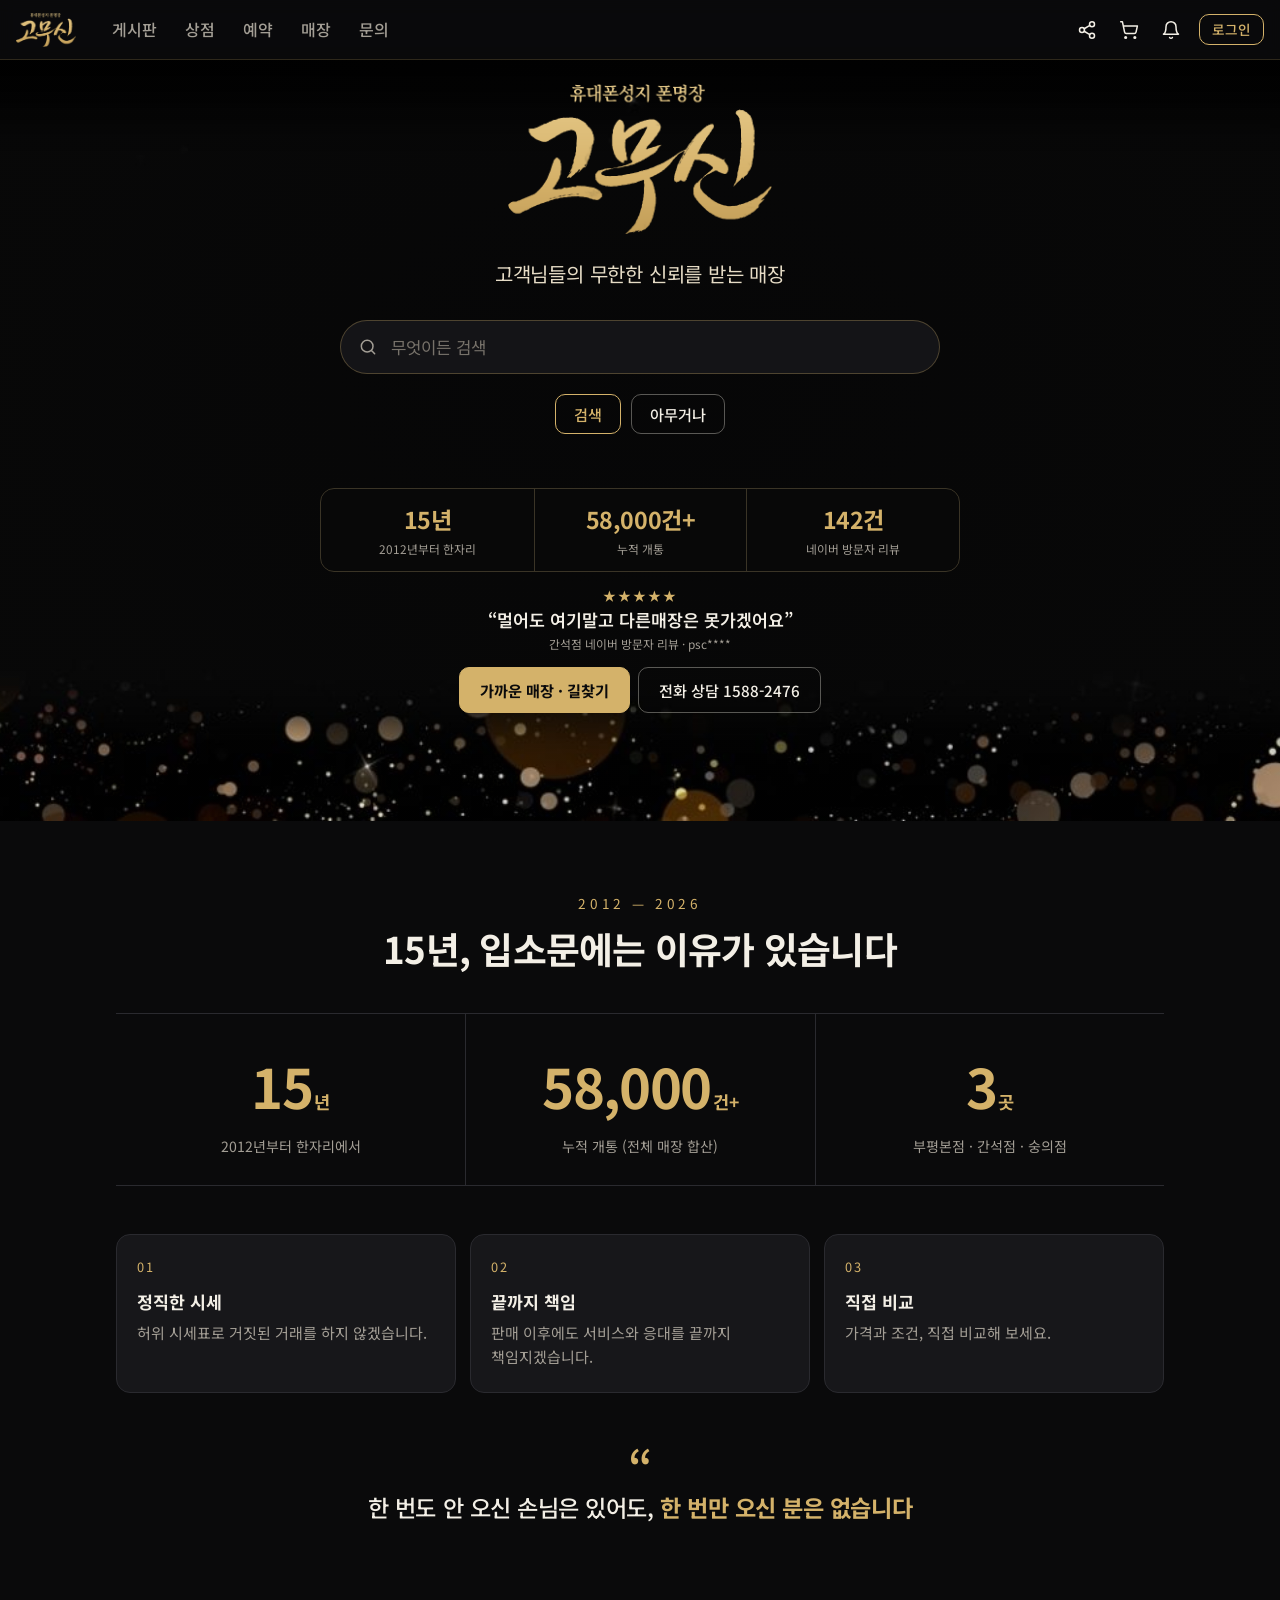
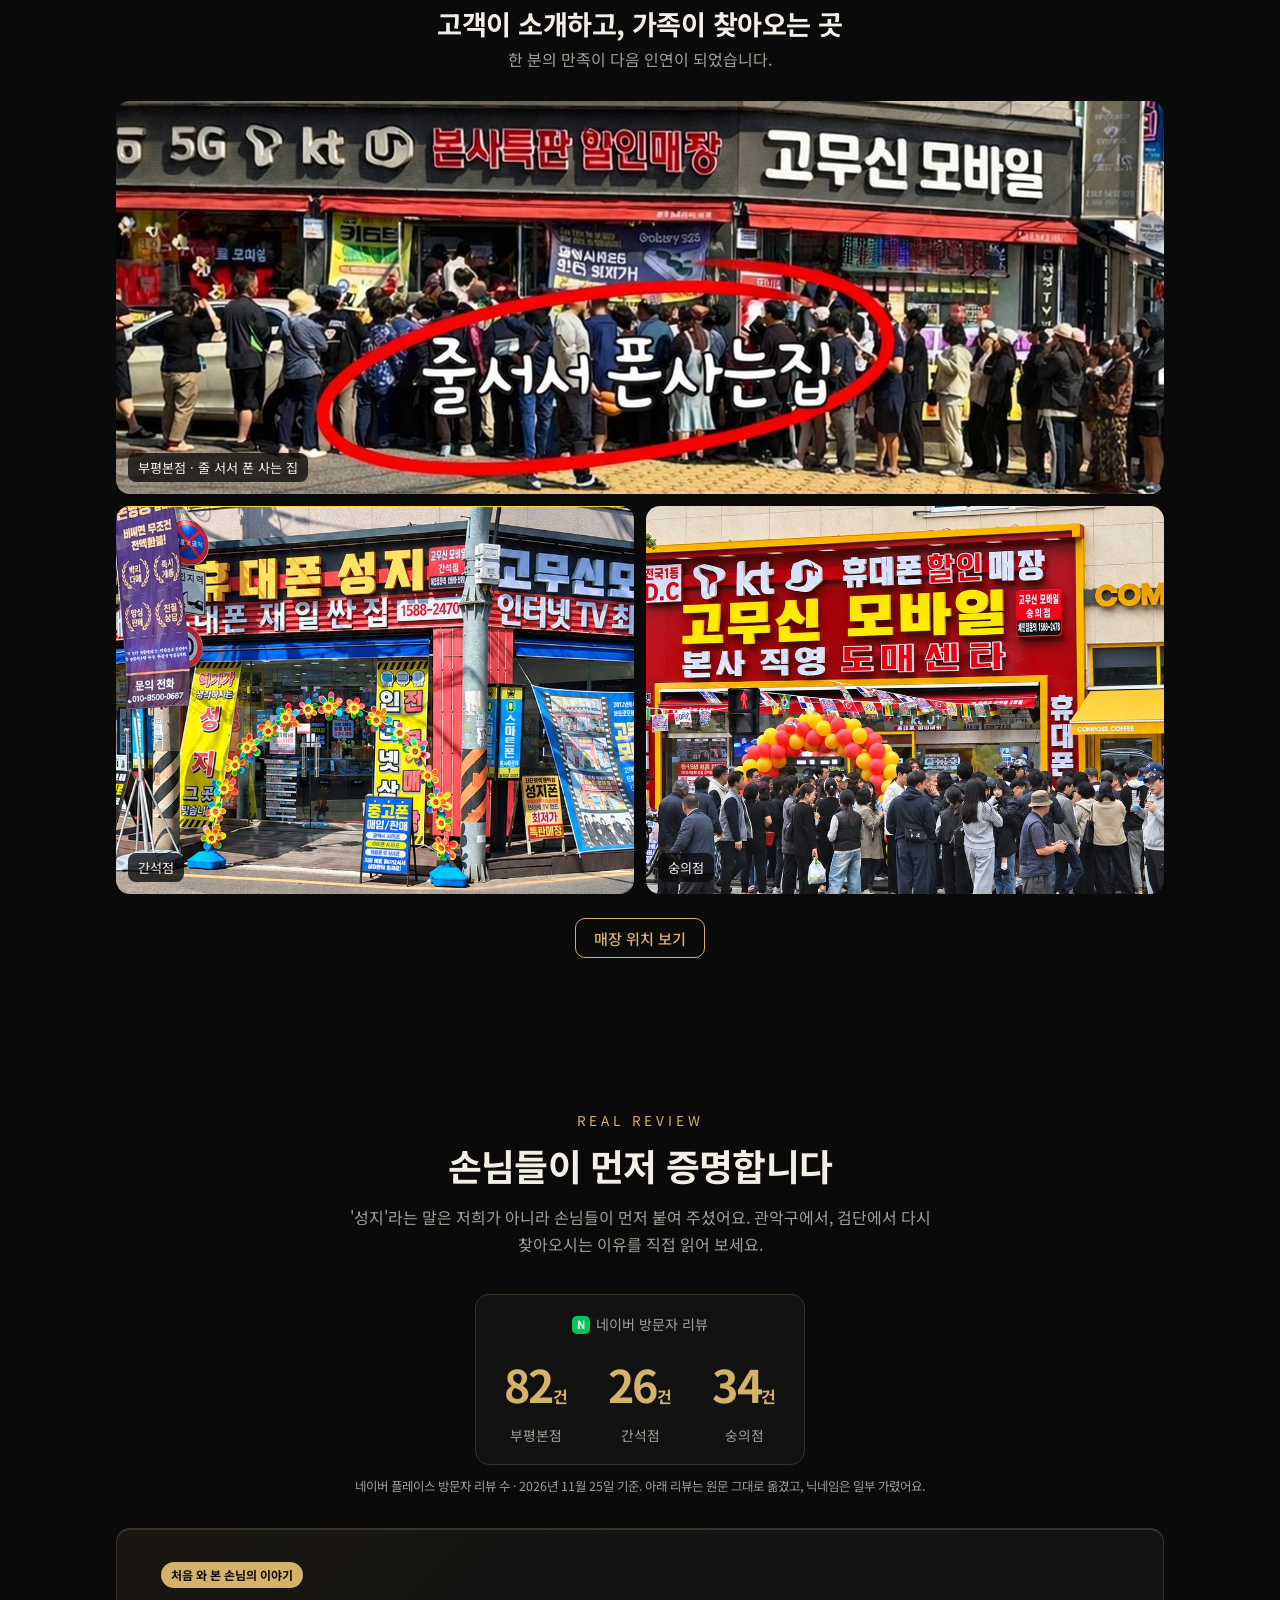
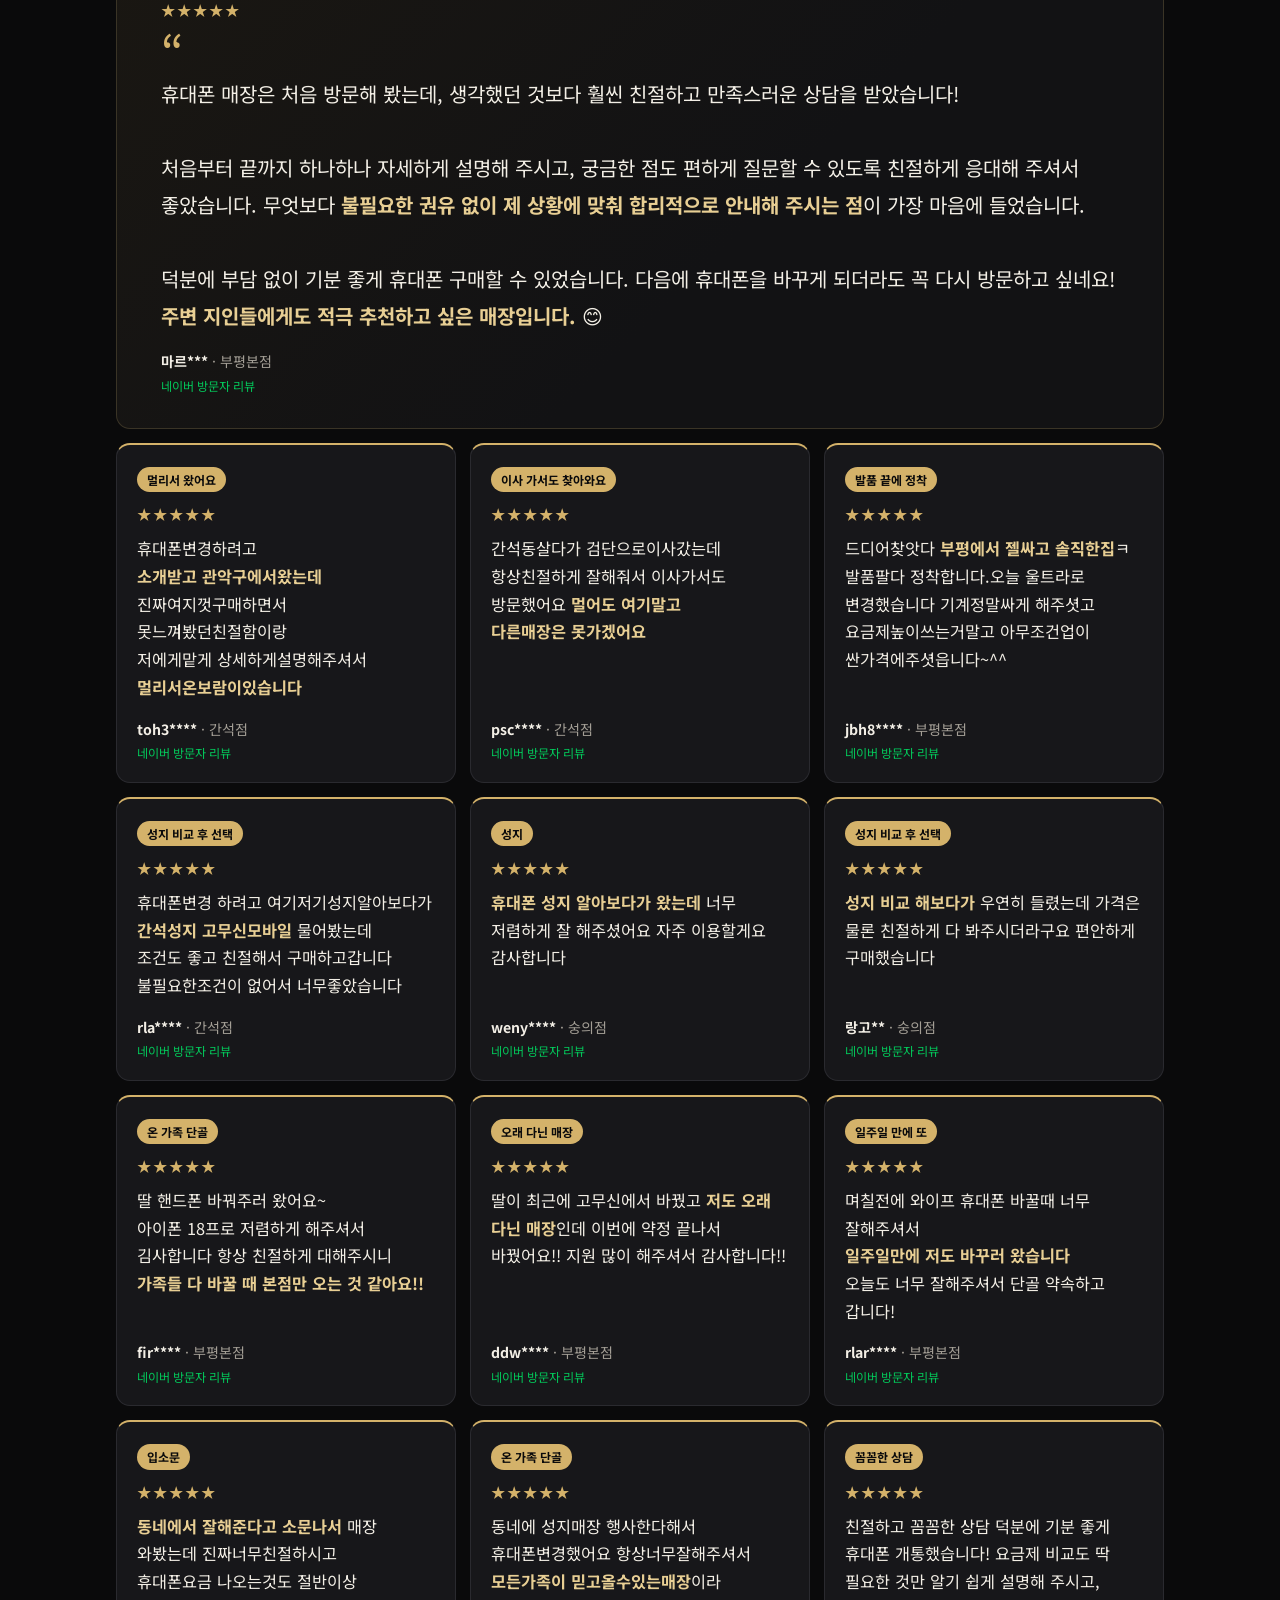
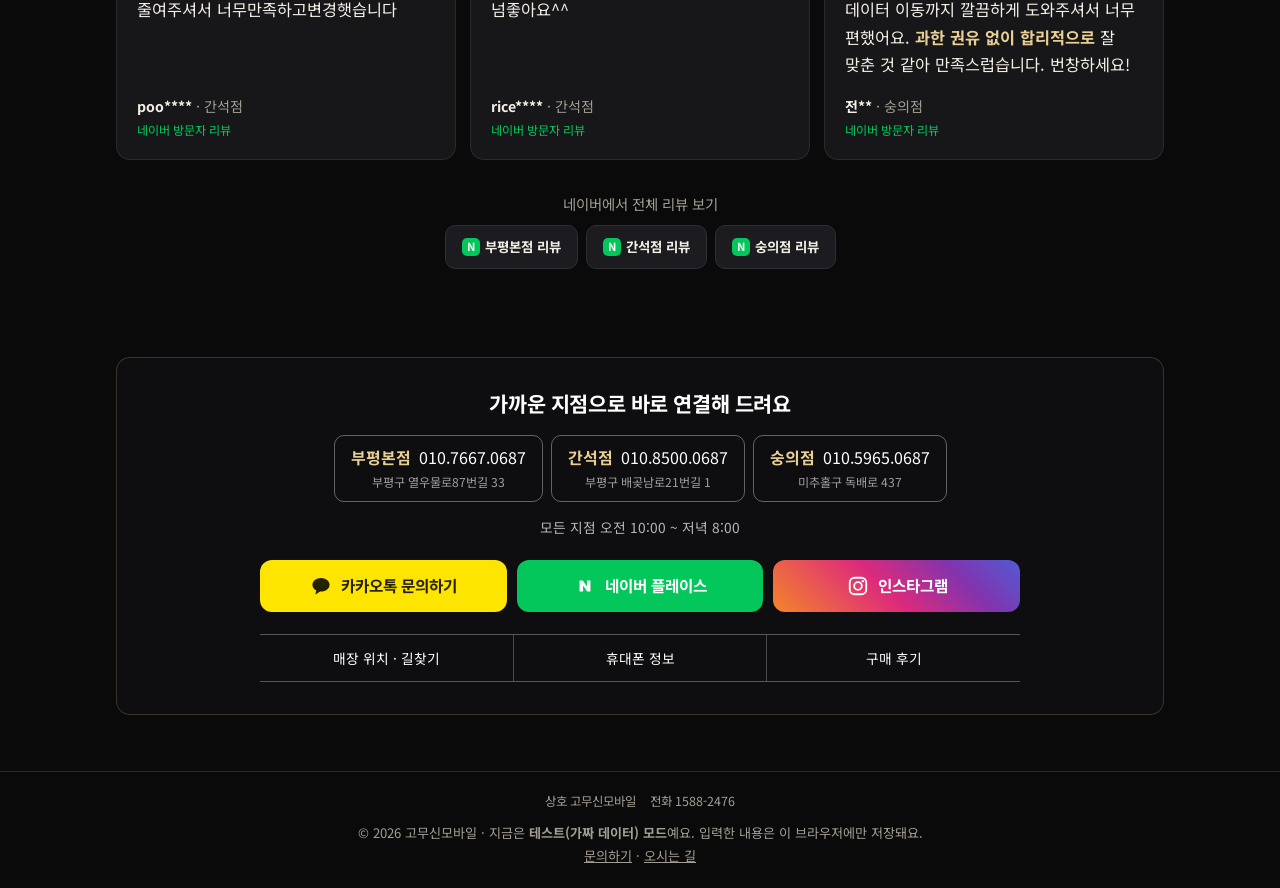
==== gomusin-site/gomusin-site/index.html @ f0992bd3 "Add files via upload" ====
<!doctype html>
<html lang="ko">
<head>
  <meta charset="utf-8">
  <meta name="viewport" content="width=device-width, initial-scale=1">
  <title>고무신 — 휴대폰성지 폰명장</title>
  <meta name="description" content="고객님들의 무한한 신뢰를 받는 매장, 휴대폰성지 폰명장 고무신">
  <!-- 공유 미리보기(og) 태그: 페이지가 바뀌면 js/ui.js 의 setMeta()가 제목을 갱신해요 -->
  <meta property="og:type" content="website">
  <meta property="og:site_name" content="고무신">
  <meta property="og:title" content="고무신 — 휴대폰성지 폰명장">
  <meta property="og:description" content="고객님들의 무한한 신뢰를 받는 매장, 휴대폰성지 폰명장 고무신">
  <meta property="og:image" content="assets/brand/og-gomusin.jpg">
  <meta name="twitter:card" content="summary_large_image">
  <link rel="icon" href="assets/favicon.svg" type="image/svg+xml">
  <link rel="preconnect" href="https://fonts.googleapis.com">
  <link rel="preconnect" href="https://fonts.gstatic.com" crossorigin>
  <link href="https://fonts.googleapis.com/css2?family=Noto+Sans+KR:wght@400;500;700&display=swap" rel="stylesheet">
  <link rel="stylesheet" href="css/style.css">
  <!-- 브랜드 색 테마 (지우면 레시피 기본 블루로 돌아가요) -->
  <link rel="stylesheet" href="css/theme-gomusin.css">
</head>
<body>
  <a class="skip" href="#app">본문 바로가기</a>

  <!-- 상단 바 -->
  <header class="topbar">
    <a class="brand" href="#/" aria-label="홈으로" data-brand-logo>LOGO</a>
    <button class="icon-btn menu-toggle" id="menuToggle" aria-label="메뉴 열기" aria-expanded="false" aria-controls="mainNav"></button>
    <nav class="nav" id="mainNav" aria-label="주 메뉴">
      <a href="#/board">게시판</a>
      <a href="#/shop">상점</a>
      <a href="#/booking">예약</a>
      <a href="#/store">매장</a>
      <a href="#/contact">문의</a>
    </nav>
    <div class="top-actions">
      <button class="icon-btn" id="shareBtn" aria-label="이 페이지 공유하기"></button>
      <a class="icon-btn" id="cartBtn" href="#/cart" aria-label="장바구니"><span class="badge" id="cartBadge" hidden>0</span></a>
      <div class="dropdown-wrap">
        <button class="icon-btn" id="bellBtn" aria-label="알림" aria-haspopup="true" aria-expanded="false"><span class="badge" id="bellBadge" hidden>0</span></button>
        <div class="dropdown" id="notiDropdown" role="dialog" aria-label="알림 목록" hidden></div>
      </div>
      <div id="authSlot"></div>
    </div>
  </header>

  <div id="app" tabindex="-1">
    <!-- 검색 화면 (베이스 시작 코드 구조 그대로) -->
    <div data-page="search">
      <main class="center" id="searchMain">
        <h1 class="logo"><a href="#/" data-brand-logo>LOGO</a></h1>
        <p class="tagline" id="tagline" hidden></p>
        <form class="search" id="searchForm" role="search" autocomplete="off">
          <div class="search-box">
            <span class="search-icon" aria-hidden="true"></span>
            <input id="q" name="q" placeholder="무엇이든 검색" aria-label="검색어" maxlength="60">
            <button type="button" class="clear-btn" id="clearQ" aria-label="검색어 지우기" hidden></button>
            <ul class="suggest" id="suggest" role="listbox" hidden></ul>
          </div>
          <div class="actions"><button class="btn" type="submit">검색</button><button class="btn ghost" type="button" id="randomBtn">아무거나</button></div>
          <div class="recent" id="recent" aria-label="최근 검색어"></div>
        </form>
        <!-- 첫 화면 신뢰 띠: js/brand.js 의 proof -->
        <div class="hero-proof" id="heroProof" hidden></div>
      </main>
      <!-- 신뢰 지표: js/brand.js 의 trust -->
      <section class="brand-trust" id="brandTrust" aria-labelledby="trustTitle" hidden></section>
      <!-- 매장 사진 갤러리: js/brand.js 에 사진을 넣으면 나타나요 -->
      <section class="brand-gallery" id="brandGallery" aria-labelledby="galleryTitle" hidden></section>
      <!-- 고객 리뷰: js/brand.js 의 reviews (실제 리뷰만 넣어 주세요) -->
      <section class="brand-reviews" id="brandReviews" aria-labelledby="reviewsTitle" hidden></section>
      <!-- 브랜드 배너: js/brand.js 의 hero·branches·links -->
      <section class="brand-hero" id="brandHero" aria-label="매장 소개" hidden></section>
      <section class="results" id="results" aria-live="polite" hidden>
        <article class="result"><a class="title">결과 제목</a><cite>example.com</cite><p>요약 두 줄...</p></article>
      </section>
    </div>

    <!-- 그 밖의 페이지는 여기에 그려져요 -->
    <div data-page="other" id="page" hidden></div>
  </div>

  <footer class="footer">
    <div class="biz" id="bizInfo" hidden></div>
    <p>© 2026 심플 검색 · 지금은 <strong>테스트(가짜 데이터) 모드</strong>예요. 입력한 내용은 이 브라우저에만 저장돼요.</p>
    <p><a href="#/contact">문의하기</a> · <a href="#/store">오시는 길</a></p>
  </footer>

  <div class="toast-wrap" id="toasts" aria-live="polite"></div>
  <div class="modal-root" id="modalRoot"></div>

  <!-- 설정값(공개 가능한 값만). PART 2에서 채워요 -->
  <script src="js/config.js"></script>
  <!-- 로고·매장 사진·사업자 정보 (assets/brand/README.md 참고) -->
  <script src="js/brand.js"></script>
  <!-- 순서 중요: 가짜 데이터 → API → 화면 도우미 → 각 기능 → 시작 -->
  <script src="js/mock-data.js"></script>
  <script src="js/api.js"></script>
  <!-- PART 2: 위 api.js 대신 아래 두 줄을 켜면 실제 Supabase 와 연결돼요
  <script src="https://cdn.jsdelivr.net/npm/@supabase/supabase-js@2.45.4/dist/umd/supabase.min.js"></script>
  <script src="js/api-supabase.js"></script>
  -->
  <script src="js/ui.js"></script>
  <script src="js/views/search.js"></script>
  <script src="js/views/account.js"></script>
  <script src="js/views/board.js"></script>
  <script src="js/views/contact.js"></script>
  <script src="js/views/store.js"></script>
  <script src="js/views/shop.js"></script>
  <script src="js/views/booking.js"></script>
  <script src="js/app.js"></script>
</body>
</html>
---- gomusin-site/gomusin-site/css/style.css ----
/* =========================================================
   심플 검색 — 스타일
   디자인 토큰은 레시피 값 그대로예요. 색을 바꾸려면 :root만 고치면 돼요.
   ========================================================= */
:root {
  --color-primary: #3182F6;
  --color-secondary: #1B64DA;
  --color-accent: #4E5968;
  --color-text: #191F28;
  --color-bg: #FFFFFF;
  --color-surface: #F2F4F6;
  --radius-button: 10px;
  --radius-card: 14px;

  /* 보조 값 (토큰에서 파생) */
  --color-line: #E5E8EB;
  --color-danger: #E5484D;
  --color-success: #12A150;
  --font: "Noto Sans KR", system-ui, -apple-system, "Apple SD Gothic Neo", sans-serif;
  --shadow: 0 8px 28px rgba(25, 31, 40, .12);
  --topbar-h: 60px;
}

*, *::before, *::after { box-sizing: border-box; }
html { -webkit-text-size-adjust: 100%; }
body {
  margin: 0;
  font-family: var(--font);
  color: var(--color-text);
  background: var(--color-bg);
  line-height: 1.6;
  min-height: 100vh;
  display: flex;
  flex-direction: column;
  overflow-x: hidden;
}
img { max-width: 100%; display: block; }
a { color: var(--color-primary); text-decoration: none; }
a:hover { color: var(--color-secondary); text-decoration: underline; }
:focus-visible { outline: 2px solid var(--color-primary); outline-offset: 2px; border-radius: 4px; }
h1, h2, h3 { line-height: 1.3; margin: 0 0 .6em; }
h2 { font-size: 1.4rem; }
h3 { font-size: 1.1rem; }
p { margin: 0 0 1em; }
[hidden] { display: none !important; }
.muted { color: var(--color-accent); }
.small { font-size: .875rem; }
.skip { position: absolute; left: -999px; top: 8px; background: var(--color-primary); color: #fff; padding: 8px 12px; border-radius: 8px; z-index: 100; }
.skip:focus { left: 8px; }
.sr-only { position: absolute; width: 1px; height: 1px; overflow: hidden; clip: rect(0 0 0 0); white-space: nowrap; }

/* ---------- 아이콘 (라인 아이콘, SVG) ---------- */
.ico { width: 20px; height: 20px; stroke: currentColor; fill: none; stroke-width: 1.8; stroke-linecap: round; stroke-linejoin: round; flex: none; }

/* ---------- 버튼 — 외곽선 ---------- */
.btn {
  display: inline-flex; align-items: center; justify-content: center; gap: 6px;
  font: inherit; font-weight: 500; font-size: .95rem; line-height: 1.2;
  color: var(--color-primary);
  border-radius: var(--radius-button);
  padding: 10px 18px;
  background: transparent;
  border: 1.5px solid currentColor;
  cursor: pointer;
  transition: background .15s, color .15s, border-color .15s, transform .05s;
  text-decoration: none;
  white-space: nowrap;
}
.btn:hover { background: var(--color-secondary); border-color: var(--color-secondary); color: #fff; text-decoration: none; }
.btn:active { transform: translateY(1px); }
.btn:disabled, .btn[aria-disabled="true"] { opacity: .4; cursor: not-allowed; pointer-events: none; }
.btn.ghost { color: var(--color-accent); }
.btn.danger { color: var(--color-danger); }
.btn.danger:hover { background: var(--color-danger); border-color: var(--color-danger); color: #fff; }
.btn.sm { padding: 6px 12px; font-size: .85rem; }
.btn.block { width: 100%; }
.btn.is-on { background: var(--color-primary); border-color: var(--color-primary); color: #fff; }

.icon-btn {
  position: relative; display: inline-grid; place-items: center;
  width: 40px; height: 40px; border-radius: var(--radius-button);
  border: 0; background: transparent; color: var(--color-text); cursor: pointer;
}
.icon-btn:hover { background: var(--color-surface); color: var(--color-secondary); text-decoration: none; }
.icon-btn:active { transform: translateY(1px); }
.badge {
  position: absolute; top: 2px; right: 0; min-width: 18px; height: 18px; padding: 0 5px;
  border-radius: 9px; background: var(--color-primary); color: #fff;
  font-size: 11px; font-weight: 700; line-height: 18px; text-align: center;
}

/* ---------- 상단 바 ---------- */
.topbar {
  position: sticky; top: 0; z-index: 30;
  display: flex; align-items: center; gap: 12px;
  height: var(--topbar-h); padding: 0 16px;
  background: rgba(255,255,255,.94); backdrop-filter: blur(8px);
  border-bottom: 1px solid var(--color-line);
}
.brand { font-weight: 700; font-size: 1.15rem; color: var(--color-text); letter-spacing: .04em; }
.brand:hover { color: var(--color-primary); text-decoration: none; }
.nav { display: flex; gap: 4px; margin-left: 12px; }
.nav a { padding: 8px 12px; border-radius: var(--radius-button); color: var(--color-accent); font-weight: 500; }
.nav a:hover { background: var(--color-surface); color: var(--color-secondary); text-decoration: none; }
.nav a.active { color: var(--color-primary); }
.top-actions { margin-left: auto; display: flex; align-items: center; gap: 2px; }
.menu-toggle { display: none; }
.avatar-btn { border: 0; background: transparent; padding: 0; cursor: pointer; border-radius: 50%; margin-left: 4px; }
.avatar { width: 34px; height: 34px; border-radius: 50%; object-fit: cover; background: var(--color-surface); color: var(--color-primary); display: grid; place-items: center; font-weight: 700; font-size: .9rem; }
.avatar.lg { width: 88px; height: 88px; font-size: 1.8rem; }
#authSlot .btn { margin-left: 6px; }

@media (max-width: 767px) {
  .menu-toggle { display: inline-grid; order: -1; margin-left: -8px; }
  .nav {
    position: absolute; left: 0; right: 0; top: var(--topbar-h);
    flex-direction: column; margin: 0; padding: 8px 16px 16px;
    background: #fff; border-bottom: 1px solid var(--color-line); box-shadow: var(--shadow);
    display: none;
  }
  .nav.open { display: flex; }
  .nav a { padding: 12px; }
  .topbar { gap: 4px; padding: 0 12px; }
  #authSlot .btn { padding: 8px 12px; }
}

/* ---------- 드롭다운 (알림·프로필) ---------- */
.dropdown-wrap { position: relative; }
.dropdown {
  position: absolute; right: 0; top: 46px; width: 340px; max-width: calc(100vw - 24px);
  background: #fff; border: 1px solid var(--color-line); border-radius: var(--radius-card);
  box-shadow: var(--shadow); overflow: hidden; z-index: 40;
}
@media (max-width: 480px) { .dropdown { position: fixed; left: 12px; right: 12px; top: calc(var(--topbar-h) + 4px); width: auto; } }
.dropdown-head { display: flex; justify-content: space-between; align-items: center; padding: 12px 16px; border-bottom: 1px solid var(--color-line); font-weight: 700; }
.dropdown-head button { font: inherit; font-size: .85rem; color: var(--color-primary); background: none; border: 0; cursor: pointer; padding: 4px; border-radius: 6px; }
.dropdown-head button:hover { color: var(--color-secondary); text-decoration: underline; }
.dropdown-head button:disabled { opacity: .4; cursor: default; text-decoration: none; }
.noti-list { list-style: none; margin: 0; padding: 0; max-height: 360px; overflow-y: auto; }
.noti-list button { display: flex; gap: 10px; width: 100%; text-align: left; padding: 12px 16px; border: 0; background: #fff; font: inherit; color: var(--color-text); cursor: pointer; border-bottom: 1px solid var(--color-surface); }
.noti-list button:hover { background: var(--color-surface); }
.noti-list .unread { background: #F4F8FF; }
.noti-list .dot { width: 8px; height: 8px; border-radius: 50%; background: var(--color-primary); margin-top: 8px; flex: none; }
.noti-list .read .dot { background: transparent; }
.noti-list time { display: block; font-size: .78rem; color: var(--color-accent); }
.menu-list { list-style: none; margin: 0; padding: 6px; }
.menu-list a, .menu-list button { display: block; width: 100%; text-align: left; padding: 10px 12px; border-radius: 8px; border: 0; background: none; font: inherit; color: var(--color-text); cursor: pointer; }
.menu-list a:hover, .menu-list button:hover { background: var(--color-surface); text-decoration: none; color: var(--color-secondary); }

/* ---------- 검색 홈 ---------- */
#app { flex: 1; outline: none; }
.center {
  min-height: calc(100vh - var(--topbar-h) - 90px);
  display: flex; flex-direction: column; align-items: center; justify-content: center;
  padding: 24px 16px 12vh;
}
.logo { font-size: clamp(2.6rem, 9vw, 4rem); font-weight: 700; letter-spacing: .06em; margin: 0 0 28px; }
.logo a { color: var(--color-primary); }
.logo a:hover { color: var(--color-secondary); text-decoration: none; }
.search { width: 100%; max-width: 600px; }
.search-box { position: relative; }
.search-box input {
  width: 100%; height: 54px; padding: 0 48px 0 50px;
  font: inherit; font-size: 1.05rem; color: var(--color-text);
  background: var(--color-surface); border: 1.5px solid transparent; border-radius: 27px;
  transition: border-color .15s, background .15s;
}
.search-box input::placeholder { color: #8B95A1; }
.search-box input:hover { border-color: var(--color-line); }
.search-box input:focus { outline: none; background: #fff; border-color: var(--color-primary); }
.search-icon { position: absolute; left: 18px; top: 17px; color: var(--color-accent); pointer-events: none; }
.clear-btn { position: absolute; right: 8px; top: 7px; width: 40px; height: 40px; border-radius: 50%; border: 0; background: transparent; color: var(--color-accent); cursor: pointer; display: grid; place-items: center; }
.clear-btn:hover { background: var(--color-line); color: var(--color-text); }
.actions { display: flex; justify-content: center; gap: 10px; margin-top: 20px; }
.recent { display: flex; flex-wrap: wrap; justify-content: center; gap: 8px; margin-top: 18px; min-height: 32px; }
.recent .label { font-size: .85rem; color: var(--color-accent); align-self: center; }
.chip {
  display: inline-flex; align-items: center; gap: 4px; max-width: 100%;
  padding: 5px 12px; border-radius: 16px; border: 1.5px solid var(--color-line);
  background: #fff; color: var(--color-accent); font: inherit; font-size: .85rem; cursor: pointer;
}
.chip:hover { border-color: var(--color-secondary); color: var(--color-secondary); }
.chip .x { border: 0; background: none; color: inherit; cursor: pointer; padding: 0 2px; font-size: 1rem; line-height: 1; }
.chip-text { overflow: hidden; text-overflow: ellipsis; white-space: nowrap; }

.suggest {
  position: absolute; left: 0; right: 0; top: 60px; z-index: 10;
  list-style: none; margin: 0; padding: 6px; background: #fff;
  border: 1px solid var(--color-line); border-radius: var(--radius-card); box-shadow: var(--shadow);
}
.suggest li button { display: flex; gap: 10px; align-items: center; width: 100%; text-align: left; padding: 10px 12px; border: 0; background: none; border-radius: 8px; font: inherit; color: var(--color-text); cursor: pointer; }
.suggest li button:hover, .suggest li button.active { background: var(--color-surface); }
.suggest .ico { color: var(--color-accent); width: 16px; height: 16px; }

mark { background: #DCEBFF; color: var(--color-secondary); border-radius: 3px; padding: 0 1px; font-weight: 700; }

/* 결과 화면: 검색창이 상단에 고정돼요 */
body.searching .center {
  position: sticky; top: var(--topbar-h); z-index: 20; min-height: 0;
  flex-direction: row; justify-content: flex-start; align-items: center; gap: 20px;
  padding: 12px 16px; background: #fff; border-bottom: 1px solid var(--color-line);
}
body.searching .logo { font-size: 1.5rem; margin: 0; }
body.searching .search { display: flex; align-items: center; gap: 10px; max-width: 760px; flex-wrap: wrap; }
body.searching .search-box { flex: 1; min-width: 200px; }
body.searching .search-box input { height: 46px; }
body.searching .search-icon { top: 13px; }
body.searching .clear-btn { top: 3px; }
body.searching .suggest { top: 52px; }
body.searching .actions { margin: 0; }
body.searching .recent { display: none; }
@media (max-width: 640px) {
  body.searching .center { flex-direction: column; align-items: stretch; gap: 8px; }
  body.searching .logo { display: none; }
  body.searching .actions { justify-content: flex-end; width: 100%; }
  body.searching .actions .btn { flex: 1; }
}

.results { max-width: 760px; padding: 20px 16px 40px; margin-left: max(16px, calc((100% - 1280px) / 2 + 100px)); }
@media (max-width: 1024px) { .results { margin: 0 auto; } }
.result-meta { color: var(--color-accent); font-size: .875rem; margin-bottom: 18px; }
.result { padding: 16px 0; border-bottom: 1px solid var(--color-surface); }
.result .title { display: inline-block; font-size: 1.15rem; font-weight: 500; color: var(--color-primary); cursor: pointer; }
.result .title:hover { color: var(--color-secondary); }
.result cite { display: block; font-style: normal; font-size: .85rem; color: var(--color-success); margin: 2px 0 6px; word-break: break-all; }
.result p { margin: 0; color: var(--color-accent); display: -webkit-box; -webkit-line-clamp: 2; -webkit-box-orient: vertical; overflow: hidden; }
.result .tag { display: inline-block; font-size: .75rem; color: var(--color-accent); background: var(--color-surface); padding: 1px 8px; border-radius: 10px; margin-left: 6px; vertical-align: middle; }

/* ---------- 페이지네이션 ---------- */
.pagination { display: flex; justify-content: center; flex-wrap: wrap; gap: 6px; margin-top: 28px; }
.pagination button { min-width: 40px; height: 40px; padding: 0 10px; border-radius: var(--radius-button); border: 1.5px solid var(--color-line); background: #fff; font: inherit; color: var(--color-accent); cursor: pointer; }
.pagination button:hover { border-color: var(--color-secondary); color: var(--color-secondary); }
.pagination button[aria-current="page"] { border-color: var(--color-primary); color: var(--color-primary); font-weight: 700; }
.pagination button:disabled { opacity: .4; cursor: not-allowed; }

/* ---------- 공통 페이지 레이아웃 ---------- */
.page { max-width: 1080px; margin: 0 auto; padding: 32px 16px 56px; width: 100%; }
.page.narrow { max-width: 640px; }
.page-head { display: flex; align-items: center; justify-content: space-between; gap: 12px; flex-wrap: wrap; margin-bottom: 20px; }
.page-head h2 { margin: 0; }
.card { background: #fff; border: 1px solid var(--color-line); border-radius: var(--radius-card); padding: 20px; }
.surface { background: var(--color-surface); border-radius: var(--radius-card); padding: 20px; }
.grid { display: grid; gap: 16px; }
.row { display: flex; gap: 10px; align-items: center; flex-wrap: wrap; }
.row.end { justify-content: flex-end; }
.row.between { justify-content: space-between; }
.stack > * + * { margin-top: 16px; }
.divider { border: 0; border-top: 1px solid var(--color-line); margin: 20px 0; }
.back { display: inline-flex; align-items: center; gap: 4px; margin-bottom: 16px; color: var(--color-accent); }

/* 상태: 로딩 · 빈 상태 · 에러 */
.state { text-align: center; padding: 48px 16px; color: var(--color-accent); }
.state .ico { width: 40px; height: 40px; margin: 0 auto 12px; color: #B0B8C1; }
.state strong { display: block; color: var(--color-text); font-size: 1.05rem; margin-bottom: 4px; }
.state.error .ico { color: var(--color-danger); }
.state .chips { display: flex; justify-content: center; flex-wrap: wrap; gap: 8px; margin-top: 16px; }
.spinner { width: 28px; height: 28px; margin: 0 auto 12px; border-radius: 50%; border: 3px solid var(--color-surface); border-top-color: var(--color-primary); animation: spin .8s linear infinite; }
@keyframes spin { to { transform: rotate(360deg); } }
.skeleton { background: linear-gradient(90deg, var(--color-surface) 25%, #E9ECEF 50%, var(--color-surface) 75%); background-size: 200% 100%; animation: shimmer 1.2s infinite; border-radius: 8px; height: 16px; margin: 10px 0; }
@keyframes shimmer { to { background-position: -200% 0; } }

/* ---------- 폼 ---------- */
.field { display: block; margin-bottom: 16px; }
.field > span, .field > legend { display: block; font-weight: 500; font-size: .92rem; margin-bottom: 6px; }
.field .req { color: var(--color-danger); margin-left: 2px; }
.input, .textarea, .select {
  width: 100%; font: inherit; font-size: 1rem; color: var(--color-text);
  background: var(--color-surface); border: 1.5px solid transparent; border-radius: var(--radius-button);
  padding: 11px 14px; transition: border-color .15s, background .15s;
}
.textarea { min-height: 140px; resize: vertical; }
.input:hover, .textarea:hover, .select:hover { border-color: var(--color-line); }
.input:focus, .textarea:focus, .select:focus { outline: none; background: #fff; border-color: var(--color-primary); }
.field.invalid .input, .field.invalid .textarea { border-color: var(--color-danger); background: #FFF5F5; }
.err { display: block; color: var(--color-danger); font-size: .84rem; margin-top: 6px; min-height: 0; }
.err:empty { display: none; }
.hint { display: block; color: var(--color-accent); font-size: .82rem; margin-top: 6px; }
.check { display: flex; gap: 8px; align-items: flex-start; cursor: pointer; }
.check input { width: 18px; height: 18px; margin-top: 3px; accent-color: var(--color-primary); flex: none; }
.pw-wrap { position: relative; }
.pw-wrap .input { padding-right: 48px; }
.pw-toggle { position: absolute; right: 4px; top: 50%; transform: translateY(-50%); width: 40px; height: 40px; border: 0; background: none; color: var(--color-accent); cursor: pointer; border-radius: 8px; display: grid; place-items: center; }
.pw-toggle:hover { color: var(--color-secondary); background: var(--color-line); }
.hp { position: absolute; left: -9999px; width: 1px; height: 1px; overflow: hidden; } /* 스팸 방지 허니팟 */
.form-error { background: #FFF5F5; color: var(--color-danger); border-radius: var(--radius-button); padding: 10px 14px; font-size: .9rem; margin-bottom: 16px; }
.form-error:empty { display: none; }
.radio-cards { display: grid; grid-template-columns: repeat(auto-fit, minmax(130px, 1fr)); gap: 10px; border: 0; padding: 0; margin: 0 0 16px; }
.radio-cards label { display: flex; align-items: center; gap: 8px; padding: 12px 14px; border: 1.5px solid var(--color-line); border-radius: var(--radius-button); cursor: pointer; }
.radio-cards label:hover { border-color: var(--color-secondary); }
.radio-cards input { accent-color: var(--color-primary); }
.radio-cards label:has(input:checked) { border-color: var(--color-primary); color: var(--color-primary); font-weight: 500; }

/* ---------- 완료 화면 ---------- */
.done { text-align: center; padding: 40px 16px; }
.done .ico { width: 56px; height: 56px; color: var(--color-primary); margin: 0 auto 16px; }
.done.fail .ico { color: var(--color-danger); }
.done dl { display: inline-grid; grid-template-columns: auto auto; gap: 6px 20px; text-align: left; background: var(--color-surface); padding: 16px 20px; border-radius: var(--radius-card); margin: 8px 0 20px; }
.done dt { color: var(--color-accent); }
.done dd { margin: 0; font-weight: 500; }

/* ---------- 모달 ---------- */
.modal-root:empty { display: none; }
.backdrop { position: fixed; inset: 0; background: rgba(25,31,40,.45); z-index: 50; display: grid; place-items: center; padding: 16px; animation: fade .15s; }
.modal { position: relative; width: 100%; max-width: 420px; max-height: calc(100vh - 32px); overflow-y: auto; background: #fff; border-radius: var(--radius-card); padding: 28px 24px 24px; box-shadow: var(--shadow); }
.modal h2 { margin-bottom: 18px; }
.modal-close { position: absolute; right: 10px; top: 10px; }
.tabs { display: flex; gap: 4px; border-bottom: 1px solid var(--color-line); margin-bottom: 20px; overflow-x: auto; }
.tabs button { flex: none; padding: 10px 14px; border: 0; background: none; font: inherit; font-weight: 500; color: var(--color-accent); cursor: pointer; border-bottom: 2px solid transparent; margin-bottom: -1px; }
.tabs button:hover { color: var(--color-secondary); }
.tabs button[aria-selected="true"] { color: var(--color-primary); border-bottom-color: var(--color-primary); }
.or { display: flex; align-items: center; gap: 10px; color: var(--color-accent); font-size: .85rem; margin: 18px 0; }
.or::before, .or::after { content: ""; flex: 1; border-top: 1px solid var(--color-line); }
@keyframes fade { from { opacity: 0; } }

/* ---------- 토스트 ---------- */
.toast-wrap { position: fixed; left: 50%; bottom: 24px; transform: translateX(-50%); z-index: 60; display: flex; flex-direction: column; gap: 8px; align-items: center; width: max-content; max-width: calc(100vw - 32px); }
.toast { background: var(--color-text); color: #fff; padding: 12px 18px; border-radius: var(--radius-button); font-size: .92rem; box-shadow: var(--shadow); animation: up .2s; }
.toast.error { background: var(--color-danger); }
@keyframes up { from { opacity: 0; transform: translateY(8px); } }

/* ---------- 게시판 ---------- */
.board-table { width: 100%; border-collapse: collapse; }
.board-table th { text-align: left; font-weight: 500; color: var(--color-accent); font-size: .85rem; padding: 10px 8px; border-bottom: 1.5px solid var(--color-text); }
.board-table td { padding: 14px 8px; border-bottom: 1px solid var(--color-line); font-size: .95rem; }
.board-table tr:hover td { background: #FAFBFC; }
.board-table .num, .board-table .views { width: 70px; text-align: center; color: var(--color-accent); }
.board-table th.num, .board-table th.views { text-align: center; }
.board-table .date { width: 110px; color: var(--color-accent); }
.board-table .author { width: 120px; color: var(--color-accent); }
.board-table .t a { color: var(--color-text); font-weight: 500; }
.board-table .t a:hover { color: var(--color-primary); }
.board-table .meta-m { display: none; }
@media (max-width: 640px) {
  .board-table thead { display: none; }
  .board-table td.num, .board-table td.author, .board-table td.date, .board-table td.views { display: none; }
  .board-table .meta-m { display: block; font-size: .8rem; color: var(--color-accent); margin-top: 4px; }
}
.post-head { border-bottom: 1px solid var(--color-line); padding-bottom: 16px; margin-bottom: 20px; }
.post-head h2 { font-size: 1.6rem; word-break: break-word; }
.post-body { white-space: pre-wrap; word-break: break-word; }
.post-images { display: grid; grid-template-columns: repeat(auto-fill, minmax(200px, 1fr)); gap: 10px; margin: 20px 0; }
.post-images img { border-radius: var(--radius-card); width: 100%; aspect-ratio: 4/3; object-fit: cover; }

/* ---------- 이미지 업로드 ---------- */
.dropzone { border: 2px dashed #C9CFD6; border-radius: var(--radius-card); padding: 24px 16px; text-align: center; color: var(--color-accent); background: var(--color-surface); transition: border-color .15s, background .15s; cursor: pointer; }
.dropzone:hover, .dropzone.over { border-color: var(--color-primary); background: #F4F8FF; color: var(--color-primary); }
.dropzone .ico { width: 32px; height: 32px; margin: 0 auto 8px; }
.thumbs { display: grid; grid-template-columns: repeat(auto-fill, minmax(96px, 1fr)); gap: 10px; margin-top: 12px; }
.thumb { position: relative; border-radius: 10px; overflow: hidden; aspect-ratio: 1; background: var(--color-surface); }
.thumb img { width: 100%; height: 100%; object-fit: cover; }
.thumb button { position: absolute; top: 4px; right: 4px; width: 26px; height: 26px; border-radius: 50%; border: 0; background: rgba(25,31,40,.7); color: #fff; cursor: pointer; display: grid; place-items: center; }
.thumb button:hover { background: var(--color-danger); }
.thumb .ico { width: 14px; height: 14px; }

/* ---------- 마이페이지 ---------- */
.profile { display: grid; grid-template-columns: auto 1fr; gap: 20px; align-items: center; }
@media (max-width: 520px) { .profile { grid-template-columns: 1fr; justify-items: center; text-align: center; } }
.list { list-style: none; margin: 0; padding: 0; }
.list li { display: flex; justify-content: space-between; gap: 12px; padding: 14px 0; border-bottom: 1px solid var(--color-line); flex-wrap: wrap; }
.status { font-size: .8rem; padding: 2px 10px; border-radius: 10px; background: var(--color-surface); color: var(--color-accent); white-space: nowrap; }
.status.ok { background: #E8F3FF; color: var(--color-primary); }

/* ---------- 상점 ---------- */
.products { grid-template-columns: repeat(auto-fill, minmax(220px, 1fr)); }
@media (max-width: 480px) { .products { grid-template-columns: repeat(2, minmax(0, 1fr)); gap: 10px; } }
.product { display: flex; flex-direction: column; border: 1px solid var(--color-line); border-radius: var(--radius-card); overflow: hidden; background: #fff; }
.product .img { aspect-ratio: 4/3; display: grid; place-items: center; font-size: 2.6rem; background: var(--color-surface); }
.product .body { padding: 14px; display: flex; flex-direction: column; gap: 6px; flex: 1; }
.product h3 { margin: 0; font-size: 1rem; }
.product .price { font-weight: 700; margin-top: auto; }
.product .btn { margin-top: 8px; }
@media (max-width: 480px) { .product .body { padding: 10px; } .product .btn { padding: 8px 10px; font-size: .85rem; } }

.cart-layout { display: grid; grid-template-columns: 1fr 320px; gap: 24px; align-items: start; }
@media (max-width: 860px) { .cart-layout { grid-template-columns: 1fr; } }
.cart-item { display: grid; grid-template-columns: auto 64px 1fr auto; gap: 12px; align-items: center; padding: 14px 0; border-bottom: 1px solid var(--color-line); }
.cart-item .img { width: 64px; height: 64px; border-radius: 10px; background: var(--color-surface); display: grid; place-items: center; font-size: 1.8rem; }
.cart-item .name { font-weight: 500; }
.cart-item .right { display: flex; flex-direction: column; align-items: flex-end; gap: 8px; }
@media (max-width: 480px) {
  .cart-item { grid-template-columns: auto 48px 1fr; }
  .cart-item .img { width: 48px; height: 48px; font-size: 1.4rem; }
  .cart-item .right { grid-column: 2 / -1; flex-direction: row; justify-content: space-between; align-items: center; }
}
.qty { display: inline-flex; align-items: center; border: 1.5px solid var(--color-line); border-radius: var(--radius-button); }
.qty button { width: 34px; height: 34px; border: 0; background: none; font: inherit; font-size: 1.1rem; color: var(--color-text); cursor: pointer; border-radius: 8px; }
.qty button:hover { color: var(--color-secondary); background: var(--color-surface); }
.qty button:disabled { opacity: .4; cursor: not-allowed; }
.qty span { min-width: 32px; text-align: center; font-weight: 500; }
.summary { position: sticky; top: calc(var(--topbar-h) + 16px); }
.summary dl { display: grid; grid-template-columns: 1fr auto; gap: 8px; margin: 0 0 16px; }
.summary dd { margin: 0; text-align: right; }
.summary .discount { color: var(--color-primary); }
.summary .total { font-size: 1.15rem; font-weight: 700; border-top: 1px solid var(--color-line); padding-top: 10px; }
.coupon-row { display: flex; gap: 8px; }
.coupon-row .input { flex: 1; min-width: 0; text-transform: uppercase; }
.applied { display: flex; justify-content: space-between; align-items: center; background: #F4F8FF; color: var(--color-primary); border-radius: var(--radius-button); padding: 8px 12px; margin-top: 8px; font-size: .9rem; }
.applied button { border: 0; background: none; color: var(--color-accent); cursor: pointer; font: inherit; font-size: .85rem; text-decoration: underline; }

.pg-window { text-align: center; }
.pg-window .amount { font-size: 1.8rem; font-weight: 700; margin: 8px 0 20px; }

/* ---------- 예약 ---------- */
.booking-layout { display: grid; grid-template-columns: minmax(0, 1fr) minmax(0, 1fr); gap: 24px; align-items: start; }
@media (max-width: 860px) { .booking-layout { grid-template-columns: 1fr; } }
.cal-head { display: flex; justify-content: space-between; align-items: center; margin-bottom: 12px; }
.cal-head strong { font-size: 1.1rem; }
.cal { display: grid; grid-template-columns: repeat(7, minmax(0, 1fr)); gap: 4px; text-align: center; }
.cal .dow { font-size: .8rem; color: var(--color-accent); padding: 6px 0; }
.cal .dow:first-child { color: var(--color-danger); }
.cal button { aspect-ratio: 1; border: 1.5px solid transparent; border-radius: var(--radius-button); background: none; font: inherit; color: var(--color-text); cursor: pointer; min-width: 0; }
.cal button:hover:not(:disabled) { border-color: var(--color-secondary); color: var(--color-secondary); }
.cal button:disabled { opacity: .3; cursor: not-allowed; }
.cal button.today { font-weight: 700; color: var(--color-primary); }
.cal button[aria-pressed="true"] { background: var(--color-primary); color: #fff; border-color: var(--color-primary); }
.slots { display: grid; grid-template-columns: repeat(auto-fill, minmax(92px, 1fr)); gap: 8px; }
.slots .btn { width: 100%; padding: 8px 6px; flex-direction: column; gap: 0; }
.slots .btn small { display: block; font-size: .7rem; font-weight: 400; }
.legend { display: flex; gap: 14px; font-size: .8rem; color: var(--color-accent); margin: 12px 0; flex-wrap: wrap; }

/* ---------- 지도 ---------- */
.store-layout { display: grid; grid-template-columns: 320px 1fr; gap: 20px; }
@media (max-width: 860px) { .store-layout { grid-template-columns: 1fr; } }
.store-list { list-style: none; margin: 0; padding: 0; display: flex; flex-direction: column; gap: 10px; }
.store-list button { width: 100%; text-align: left; padding: 14px 16px; border: 1.5px solid var(--color-line); border-radius: var(--radius-card); background: #fff; font: inherit; color: var(--color-text); cursor: pointer; }
.store-list button:hover { border-color: var(--color-secondary); }
.store-list button[aria-pressed="true"] { border-color: var(--color-primary); }
.store-list strong { display: block; }
.map { position: relative; min-height: 420px; border-radius: var(--radius-card); overflow: hidden; background-color: #EAF1F8;
  background-image:
    linear-gradient(115deg, transparent 47%, #fff 47%, #fff 50%, transparent 50%),
    linear-gradient(25deg, transparent 60%, #fff 60%, #fff 62.5%, transparent 62.5%),
    linear-gradient(#DCE6F0 1px, transparent 1px), linear-gradient(90deg, #DCE6F0 1px, transparent 1px);
  background-size: 100% 100%, 100% 100%, 40px 40px, 40px 40px; }
.map .river { position: absolute; left: -10%; right: -10%; top: 68%; height: 38px; background: #C9DDF2; transform: rotate(-6deg); }
.map-note { position: absolute; left: 10px; bottom: 10px; font-size: .75rem; background: rgba(255,255,255,.9); padding: 4px 10px; border-radius: 8px; color: var(--color-accent); }
.marker { position: absolute; transform: translate(-50%, -100%); border: 0; background: none; cursor: pointer; color: var(--color-primary); padding: 0; }
.marker svg { width: 36px; height: 36px; fill: var(--color-primary); stroke: #fff; stroke-width: 1.5; filter: drop-shadow(0 2px 3px rgba(0,0,0,.25)); }
.marker:hover svg, .marker.active svg { fill: var(--color-secondary); }
.infowin { position: absolute; transform: translate(-50%, calc(-100% - 44px)); width: 250px; max-width: calc(100% - 20px); background: #fff; border-radius: var(--radius-card); box-shadow: var(--shadow); padding: 14px 16px; z-index: 2; }
.infowin::after { content: ""; position: absolute; left: 50%; bottom: -8px; transform: translateX(-50%); border: 8px solid transparent; border-bottom: 0; border-top-color: #fff; }
.infowin strong { display: block; margin-bottom: 4px; padding-right: 24px; }
.infowin .close { position: absolute; top: 6px; right: 6px; width: 28px; height: 28px; }
.infowin .row { margin-top: 10px; }

/* ---------- 푸터 ---------- */
.footer { border-top: 1px solid var(--color-line); padding: 20px 16px; text-align: center; font-size: .82rem; color: var(--color-accent); }
.footer p { margin: 2px 0; }
.footer a { color: var(--color-accent); text-decoration: underline; }
.footer a:hover { color: var(--color-secondary); }

@media (prefers-reduced-motion: reduce) { * { animation: none !important; transition: none !important; } }

/* =========================================================
   브랜드·고급화 레이어 (토큰 값은 그대로, 쓰는 방식만 다듬기)
   ========================================================= */
body { word-break: keep-all; overflow-wrap: anywhere; -webkit-font-smoothing: antialiased; }
h1, h2, h3 { letter-spacing: -0.02em; font-weight: 700; }
h2 { font-size: clamp(1.35rem, 2.4vw, 1.7rem); }
.price, .summary dd, .board-table td, .amount { font-variant-numeric: tabular-nums; }
.logo { letter-spacing: 0.02em; }
.logo a.has-img img { height: clamp(44px, 8vw, 72px); width: auto; }
.brand.has-img img { height: 28px; width: auto; }
.tagline { margin: -12px 0 30px; color: var(--color-accent); font-size: clamp(.95rem, 2vw, 1.05rem); letter-spacing: -0.01em; text-align: center; }

/* 매장 사진 갤러리 (홈 아래쪽) */
.brand-gallery { max-width: 1080px; margin: 0 auto; padding: 8px 16px 72px; width: 100%; }
body.searching .brand-gallery { display: none !important; }
.bg-head { text-align: center; margin-bottom: 28px; }
.bg-head h2 { margin-bottom: 6px; }
.bg-grid { display: grid; gap: 12px; grid-template-columns: repeat(6, 1fr); }
.bg-grid figure { margin: 0; position: relative; overflow: hidden; border-radius: var(--radius-card); background: var(--color-surface); grid-column: span 2; aspect-ratio: 4 / 5; }
.bg-grid.n1 figure { grid-column: span 6; aspect-ratio: 16 / 7; }
.bg-grid.n2 figure { grid-column: span 3; aspect-ratio: 4 / 3; }
.bg-grid.n4 figure:nth-child(4) { grid-column: span 6; aspect-ratio: 16 / 6; }
.bg-grid.n5 figure:nth-child(-n+2) { grid-column: span 3; aspect-ratio: 4 / 3; }
.bg-grid img { width: 100%; height: 100%; object-fit: cover; transition: transform .6s ease; }
.bg-grid figure:hover img { transform: scale(1.03); }
.bg-grid figcaption { position: absolute; left: 12px; bottom: 12px; background: rgba(255,255,255,.92); color: var(--color-text); font-size: .82rem; padding: 4px 10px; border-radius: 8px; }
.bg-more { text-align: center; margin-top: 24px; }
@media (max-width: 640px) {
  .bg-grid { grid-template-columns: 1fr 1fr; gap: 8px; }
  .bg-grid figure, .bg-grid.n5 figure:nth-child(-n+2) { grid-column: span 1; aspect-ratio: 3 / 4; }
  .bg-grid.n1 figure, .bg-grid.n3 figure:first-child, .bg-grid.n4 figure:nth-child(4), .bg-grid.n5 figure:first-child { grid-column: span 2; aspect-ratio: 16 / 10; }
  .bg-grid.n2 figure { grid-column: span 1; aspect-ratio: 3 / 4; }
}

/* 상품 썸네일: 사진 또는 글자 타일 (이모지 대신) */
.product .img, .cart-item .img { overflow: hidden; }
.product .img img, .cart-item .img img { width: 100%; height: 100%; object-fit: cover; }
.img.type { background: var(--color-surface); position: relative; }
.img.type::before { content: ""; position: absolute; inset: 14px; border: 1px solid var(--color-line); border-radius: 10px; }
.img.type span { position: relative; font-size: clamp(1.4rem, 3vw, 1.9rem); font-weight: 700; color: var(--color-accent); letter-spacing: -0.03em; }
.cart-item .img.type::before { inset: 5px; border-radius: 6px; }
.cart-item .img.type span { font-size: .78rem; }

/* 매장 사진 (목록·정보창) */
.store-photo { width: 100%; aspect-ratio: 16 / 9; object-fit: cover; border-radius: 10px; margin-bottom: 10px; }
.info-photo { width: calc(100% + 32px); max-width: none; margin: -14px -16px 10px; aspect-ratio: 16 / 9; object-fit: cover; border-radius: var(--radius-card) var(--radius-card) 0 0; }

/* 사업자 정보 */
.biz { display: flex; flex-wrap: wrap; justify-content: center; gap: 2px 14px; margin-bottom: 10px; font-size: .78rem; }
.infowin.below { transform: translate(-50%, 12px); }
.infowin.below::after { bottom: auto; top: -8px; border-top: 0; border-bottom: 8px solid #fff; }

/* 브랜드 배너 (홈 검색 아래) */
.brand-hero { max-width: 1080px; margin: 0 auto; padding: 0 16px 56px; width: 100%; }
body.searching .brand-hero { display: none !important; }
.bh-inner { background: #0B0B0C center / cover no-repeat; color: #fff; border-radius: var(--radius-card); padding: clamp(40px, 7vw, 72px) 20px; text-align: center; }
.bh-eyebrow { font-size: .85rem; letter-spacing: .2em; color: #D9C08A; margin: 0 0 8px; }
.bh-logo { height: clamp(64px, 12vw, 104px); width: auto; margin: 0 auto 18px; }
.bh-head { font-size: clamp(1.15rem, 3.4vw, 1.7rem); font-weight: 700; letter-spacing: -0.02em; margin: 0 0 22px; }
.bh-head em { font-style: normal; color: #E8CF94; }
.bh-branches { list-style: none; margin: 0 0 26px; padding: 0; display: flex; flex-wrap: wrap; justify-content: center; gap: 8px; }
.bh-branches a { display: inline-block; padding: 9px 16px; border: 1.5px solid rgba(255,255,255,.35); border-radius: var(--radius-button); color: #fff; font-variant-numeric: tabular-nums; }
.bh-branches a:hover { background: #fff; color: #0B0B0C; border-color: #fff; text-decoration: none; }
.bh-branches strong { color: #E8CF94; margin-right: 4px; }
.bh-branches a:hover strong { color: #8A6A2E; }
.bh-links { display: flex; flex-wrap: wrap; justify-content: center; border-top: 1px solid rgba(255,255,255,.3); border-bottom: 1px solid rgba(255,255,255,.3); max-width: 760px; margin: 0 auto; }
.bh-links a { flex: 1 1 auto; padding: 12px 14px; color: #fff; font-size: .92rem; }
.bh-links a + a { border-left: 1px solid rgba(255,255,255,.25); }
.bh-links a:hover { color: #E8CF94; text-decoration: none; }
@media (max-width: 480px) { .bh-branches li, .bh-branches a { width: 100%; } }

body.searching .logo a.has-img img { height: 40px; }
.bh-inner { background-position: center bottom; }
.bh-title { font-size: clamp(1.05rem, 2.6vw, 1.3rem); margin: 0 0 18px; color: inherit; }

/* 신뢰 지표 (홈) */
.brand-trust { max-width: 1080px; margin: 0 auto; padding: 72px 16px 40px; width: 100%; text-align: center; }
body.searching .brand-trust { display: none !important; }
.tr-eyebrow { font-size: .85rem; letter-spacing: .28em; color: var(--color-primary); margin: 0 0 10px; }
.tr-title { font-size: clamp(1.5rem, 4vw, 2.3rem); margin: 0 0 40px; }
.tr-stats { display: grid; grid-template-columns: repeat(3, 1fr); margin: 0 0 48px; border-top: 1px solid var(--color-line); border-bottom: 1px solid var(--color-line); }
.tr-stats > div { padding: 28px 12px; display: flex; flex-direction: column-reverse; gap: 6px; }
.tr-stats > div + div { border-left: 1px solid var(--color-line); }
.tr-stats dt { color: var(--color-accent); font-size: .88rem; }
.tr-stats dd { margin: 0; color: var(--color-primary); font-size: 1.1rem; font-weight: 700; font-variant-numeric: tabular-nums; }
.tr-stats b { font-size: clamp(2.2rem, 6vw, 3.4rem); letter-spacing: -0.03em; margin-right: 2px; }
.tr-promises { list-style: none; margin: 0 0 48px; padding: 0; display: grid; grid-template-columns: repeat(3, 1fr); gap: 14px; text-align: left; }
.tr-promises li { border: 1px solid var(--color-line); border-radius: var(--radius-card); padding: 22px 20px; background: var(--color-surface); }
.tr-no { display: block; color: var(--color-primary); font-size: .8rem; letter-spacing: .12em; margin-bottom: 10px; }
.tr-promises strong { display: block; font-size: 1.08rem; margin-bottom: 6px; }
.tr-promises p { margin: 0; color: var(--color-accent); font-size: .94rem; }
.tr-quote { margin: 0 auto; max-width: 720px; font-size: clamp(1.1rem, 3vw, 1.45rem); font-weight: 500; line-height: 1.6; letter-spacing: -0.02em; }
.tr-quote::before { content: "\201C"; display: block; font-size: 3rem; line-height: 1; color: var(--color-primary); }
.tr-quote em { font-style: normal; color: var(--color-primary); font-weight: 700; }
@media (max-width: 640px) {
  .tr-stats { grid-template-columns: 1fr; }
  .tr-stats > div + div { border-left: 0; border-top: 1px solid var(--color-line); }
  .tr-stats > div { padding: 20px 12px; }
  .tr-promises { grid-template-columns: 1fr; }
}
.brand-gallery { padding-top: 40px; }
.bg-grid.n3 figure:first-child { grid-column: span 6; aspect-ratio: 16 / 6; }
.bg-grid.n3 figure:nth-child(n+2) { grid-column: span 3; aspect-ratio: 4 / 3; }
@media (max-width: 640px) { .bg-grid.n3 figure:nth-child(n+2) { grid-column: span 1; aspect-ratio: 3 / 4; } .bg-grid.n3 figure:first-child { aspect-ratio: 16 / 10; } }
@media (max-width: 640px) { .bg-grid.n3 figure:first-child { grid-column: span 2; } }
---- gomusin-site/gomusin-site/css/theme-gomusin.css ----
/* =========================================================
   고무신 테마 — 블랙 · 골드
   레시피 기본(클린 블루)으로 되돌리려면 index.html 에서 이 파일 줄만 지우면 돼요.
   radius · 폰트 · 버튼 모양(외곽선)은 레시피 그대로, 색만 브랜드에 맞췄어요.
   ========================================================= */
:root {
  --color-primary: #D4B26A;    /* 골드: 주요 버튼·링크·강조 */
  --color-secondary: #E8CF94;  /* 밝은 골드: 호버 배경 */
  --color-accent: #A39E95;     /* 보조 글자 */
  --color-text: #F3EFE6;       /* 본문 (따뜻한 흰색) */
  --color-bg: #0A0A0B;         /* 배경 (블랙) */
  --color-surface: #17171A;    /* 카드·입력창 */
  --color-line: #2A2A2F;
  --color-danger: #FF6B6B;
  --color-success: #9DBF7A;
  --ink: #0A0A0B;              /* 골드 위 글자색 */
  --shadow: 0 12px 36px rgba(0, 0, 0, .6);
  color-scheme: dark;
}

/* 골드 버튼 호버: 밝은 골드 배경 + 검정 글자 */
.btn:hover, .btn.is-on, .cal button[aria-pressed="true"] { background: var(--color-secondary); border-color: var(--color-secondary); color: var(--ink); }
.btn.ghost { color: var(--color-text); border-color: rgba(243, 239, 230, .35); }
.btn.ghost:hover { border-color: var(--color-secondary); }
.btn.danger:hover { color: #fff; }
.badge { background: var(--color-primary); color: var(--ink); }
.skip { color: var(--ink); }

/* 흰 배경이던 부분을 어둡게 */
.topbar { background: rgba(10, 10, 11, .82); border-bottom-color: rgba(212, 178, 106, .18); }
.icon-btn { color: var(--color-text); }
.icon-btn:hover { background: var(--color-surface); color: var(--color-primary); }
.dropdown, .modal, .suggest, .infowin, .card, .product, .store-list button, .pagination button, .chip, .noti-list button { background: #121214; }
.noti-list button { border-bottom-color: var(--color-line); }
.noti-list .unread { background: #1C1913; }
.infowin::after { border-top-color: #121214; }
.infowin.below::after { border-bottom-color: #121214; }
@media (max-width: 767px) { .nav { background: #0E0E10; } }
.search-box input:focus, .input:focus, .textarea:focus, .select:focus { background: #1D1D21; border-color: var(--color-primary); }
.search-box input::placeholder { color: #77726A; }
.field.invalid .input, .field.invalid .textarea { background: #2A1414; }
.form-error { background: #2A1414; }
.board-table th { border-bottom-color: var(--color-primary); }
.board-table tr:hover td { background: #141416; }
mark { background: rgba(212, 178, 106, .22); color: var(--color-secondary); }
.result { border-bottom-color: var(--color-line); }
.applied, .status.ok { background: rgba(212, 178, 106, .14); color: var(--color-primary); }
.dropzone { background: #141416; border-color: #3A3A40; }
.dropzone:hover, .dropzone.over { background: #1C1913; }
.toast { background: #F3EFE6; color: var(--ink); }
.toast.error { color: #fff; }
.backdrop { background: rgba(0, 0, 0, .7); }
.avatar { background: #24211A; color: var(--color-primary); }
.spinner { border-color: #2A2A2F; border-top-color: var(--color-primary); }
.skeleton { background: linear-gradient(90deg, #17171A 25%, #222226 50%, #17171A 75%); background-size: 200% 100%; }
.img.type span { color: var(--color-primary); }
.bg-grid figcaption { background: rgba(10, 10, 11, .78); color: var(--color-text); }
.map-note { background: rgba(10, 10, 11, .85); }
.marker svg { stroke: #0A0A0B; }
.map { background-color: #121418;
  background-image:
    linear-gradient(115deg, transparent 47%, #24262B 47%, #24262B 50%, transparent 50%),
    linear-gradient(25deg, transparent 60%, #24262B 60%, #24262B 62.5%, transparent 62.5%),
    linear-gradient(#1A1C20 1px, transparent 1px), linear-gradient(90deg, #1A1C20 1px, transparent 1px); }
.map .river { background: #16202C; }

/* 검색 첫 화면: 보케 사진 위에 금색 로고 */
.center { position: relative; background: #050506 url("../assets/brand/hero-bokeh.jpg") center bottom / cover no-repeat; }
.center::before { content: ""; position: absolute; inset: 0; background: radial-gradient(ellipse at 50% 42%, rgba(5, 5, 6, .55), rgba(5, 5, 6, .1) 70%); pointer-events: none; }
.center > * { position: relative; }
.logo a.has-img img { height: clamp(96px, 20vw, 150px); }
.tagline { color: #E6DCC6; font-size: clamp(1.02rem, 2.6vw, 1.25rem); margin-top: -4px; }
.search-box input { background: rgba(23, 23, 26, .9); border-color: rgba(212, 178, 106, .3); }
.recent .chip { background: rgba(18, 18, 20, .85); }
body.searching .center { background: rgba(10, 10, 11, .96); border-bottom-color: rgba(212, 178, 106, .18); }
body.searching .center::before { display: none; }
body.searching .logo a.has-img img { height: 44px; filter: none; }
.brand.has-img img { height: 34px; }

/* 지점 전화·바로가기 띠 (첫 화면 아래) */
.brand-hero { padding-top: 40px; }
.bh-inner { background: #0E0E10; border: 1px solid rgba(212, 178, 106, .22); padding: 32px 20px; }

/* ===== 매장 지도 (2026-11-25 자문 반영: 고정 지도 · 금색 고정핀 · 매장별 네이버지도/T맵) ===== */
.store-layout { grid-template-columns: minmax(0, 1.35fr) minmax(300px, 1fr); align-items: start; }
@media (max-width: 860px) { .store-layout { grid-template-columns: 1fr; } }
.map-col { position: sticky; top: 76px; }
@media (max-width: 860px) { .map-col { position: static; } }
.map { min-height: 440px; border: 1px solid #3A3426; box-shadow: 0 12px 30px rgba(0,0,0,.45); touch-action: pan-y; }
@media (max-width: 860px) { .map { min-height: 320px; } }
.map.map-mock { background-color: #1B1D22;
  background-image: linear-gradient(#23262C 1px, transparent 1px), linear-gradient(90deg, #23262C 1px, transparent 1px);
  background-size: 48px 48px; }
.map-mock .road { position: absolute; background: #3B3F48; box-shadow: 0 0 0 2px #2C2F36; border-radius: 6px; }
.map-mock .road.r1 { left: -5%; right: -5%; top: 40%; height: 14px; transform: rotate(-8deg); }
.map-mock .road.r2 { top: -5%; bottom: -5%; left: 52%; width: 12px; transform: rotate(14deg); }
.map-mock .road.r3 { left: -5%; right: -5%; top: 74%; height: 9px; transform: rotate(5deg); }
.map-note { color: var(--color-secondary); }

/* 금색 고정핀 + 항상 보이는 이름표 */
.pin { position: absolute; transform: translate(-50%, -100%); border: 0; background: none; padding: 0; cursor: pointer; z-index: 3; }
.pin-kakao { position: relative; transform: none; }
.pin-wrap { display: flex; flex-direction: column; align-items: center; }
.pin-svg { width: 40px; height: 52px; filter: drop-shadow(0 3px 4px rgba(0,0,0,.6)); order: 2; transition: transform .15s; transform-origin: 50% 100%; }
.pin-body { fill: #D4B26A; stroke: #0A0A0B; stroke-width: 2.5; }
.pin-dot { fill: #0A0A0B; }
.pin-label { order: 1; margin-bottom: 3px; padding: 4px 11px; border-radius: 999px; background: #0A0A0B; color: #E8CF94; border: 1.5px solid #D4B26A;
  font-weight: 800; font-size: .86rem; line-height: 1.2; white-space: nowrap; box-shadow: 0 3px 8px rgba(0,0,0,.55); }
.pin.active { z-index: 4; }
.pin.active .pin-svg { transform: scale(1.18); }
.pin.active .pin-body { fill: #E8CF94; }
.pin.active .pin-label { background: #D4B26A; color: #0A0A0B; border-color: #E8CF94; }
.pin:focus-visible { outline: none; }
.pin:focus-visible .pin-label { outline: 3px solid #E8CF94; outline-offset: 2px; }

/* 랜드마크 (지하철역 등) */
.lm { position: absolute; transform: translate(-50%, -50%); display: inline-flex; align-items: center; gap: 5px; padding: 3px 9px 3px 4px; border-radius: 999px;
  background: rgba(243,239,230,.92); color: #1A1A1D; font-size: .74rem; font-weight: 700; white-space: nowrap; box-shadow: 0 2px 6px rgba(0,0,0,.4); z-index: 1; pointer-events: none; }
.lm-kakao { position: relative; transform: none; }
.lm-ico { display: inline-grid; place-items: center; width: 18px; height: 18px; border-radius: 50%; background: #2F6BD8; color: #fff; font-size: .66rem; font-weight: 800; }

/* 매장 목록: 카드 + 바로 아래 길찾기 버튼 */
.store-item { border: 1.5px solid var(--color-line); border-radius: var(--radius-card); background: #121214; overflow: hidden; transition: border-color .15s; }
.store-item.active { border-color: var(--color-primary); box-shadow: 0 0 0 1px var(--color-primary) inset; }
.store-list .store-pick { border: 0; border-radius: 0; background: transparent; padding: 14px 16px 10px; }
.store-list .store-pick strong { display: flex; align-items: center; gap: 6px; font-size: 1.05rem; margin-bottom: 4px; }
.list-pin .pin-svg { width: 16px; height: 21px; filter: none; }
.store-guide { display: block; margin-top: 6px; color: var(--color-secondary); font-size: .85rem; }
.store-meta { display: block; margin-top: 2px; }
.nav-row { display: grid; grid-template-columns: repeat(4, 1fr); gap: 6px; padding: 0 12px 12px; }
.nav-btn { display: flex; align-items: center; justify-content: center; gap: 5px; min-height: 44px; padding: 6px 4px; border-radius: 10px; font-size: .84rem; font-weight: 700;
  text-decoration: none; border: 1px solid #2E2E33; background: #1C1C20; color: var(--color-text); white-space: nowrap; }
.nav-btn:hover { border-color: var(--color-secondary); }
.nav-btn b { display: inline-grid; place-items: center; width: 18px; height: 18px; border-radius: 5px; font-size: .7rem; color: #fff; }
.nav-naver b { background: #03C75A; }
.nav-tmap b { background: linear-gradient(135deg, #E5212D, #6A3CF0); }
.nav-kakao b { background: #FEE500; color: #191919; }
.nav-call { background: #D4B26A; color: #0A0A0B; border-color: #D4B26A; }
@media (max-width: 400px) { .nav-row { grid-template-columns: repeat(2, 1fr); } }

/* ===== 고객 리뷰 (홈) ===== */
.brand-reviews { max-width: 1080px; margin: 0 auto; padding: 64px 16px 48px; width: 100%; text-align: center; }
body.searching .brand-reviews { display: none !important; }
.rv-title { margin-bottom: 14px; }
.rv-lead { max-width: 620px; margin: 0 auto 36px; color: var(--color-accent); line-height: 1.7; }
.rv-sum { display: flex; justify-content: center; flex-wrap: wrap; gap: 12px 40px; margin: 0 0 28px; }
.rv-sum > div { display: flex; flex-direction: column-reverse; gap: 4px; }
.rv-sum dt { color: var(--color-accent); font-size: .86rem; }
.rv-sum dd { margin: 0; color: var(--color-primary); font-weight: 700; }
.rv-sum b { font-size: clamp(2rem, 5vw, 2.8rem); letter-spacing: -0.03em; }
.rv-kw { list-style: none; padding: 0; margin: 0 0 36px; display: flex; flex-wrap: wrap; justify-content: center; gap: 8px; }
.rv-kw li { border: 1px solid #3A3426; background: #141312; color: var(--color-text); border-radius: 999px; padding: 8px 14px; font-size: .9rem; }
.rv-kw b { margin-left: 8px; color: var(--color-primary); }
.rv-list { list-style: none; padding: 0; margin: 0 0 32px; display: grid; grid-template-columns: repeat(3, 1fr); gap: 14px; text-align: left; }
@media (max-width: 860px) { .rv-list { grid-template-columns: 1fr; } }
.rv-card { position: relative; border: 1px solid var(--color-line); border-top: 2px solid var(--color-primary); border-radius: var(--radius-card); background: var(--color-surface); padding: 22px 20px 18px; display: flex; flex-direction: column; }
.rv-tag { align-self: flex-start; font-size: .75rem; font-weight: 700; color: #0A0A0B; background: var(--color-primary); border-radius: 999px; padding: 3px 10px; margin-bottom: 10px; }
.rv-stars { color: var(--color-primary); letter-spacing: 2px; font-size: .9rem; }
.rv-card blockquote { margin: 10px 0 16px; font-size: 1.02rem; line-height: 1.7; flex: 1; }
.rv-card blockquote em { font-style: normal; color: var(--color-secondary); font-weight: 700; }
.rv-who { margin: 0; font-size: .88rem; color: var(--color-accent); }
.rv-who strong { color: var(--color-text); }
.rv-src { margin: 4px 0 0; font-size: .76rem; color: #03C75A; }
.rv-shots { display: grid; grid-template-columns: repeat(auto-fill, minmax(220px, 1fr)); gap: 12px; margin: 0 0 32px; }
.rv-shots img { width: 100%; border-radius: var(--radius-card); border: 1px solid var(--color-line); }
.rv-links p { margin: 0 0 10px; color: var(--color-accent); font-size: .9rem; }
.rv-links > div { display: flex; justify-content: center; flex-wrap: wrap; gap: 8px; }
.rv-links .nav-btn { padding: 8px 16px; }
.rv-sumwrap { display: inline-block; border: 1px solid #3A3426; border-radius: var(--radius-card); padding: 18px 28px 6px; margin: 0 0 32px; background: #121212; }
.rv-sumhead { margin: 0 0 12px; font-size: .88rem; color: var(--color-accent); display: flex; align-items: center; justify-content: center; gap: 6px; }
.rv-sumhead b { display: inline-grid; place-items: center; width: 18px; height: 18px; border-radius: 5px; background: #03C75A; color: #fff; font-size: .7rem; }
.rv-sumwrap .rv-sum { margin-bottom: 12px; }
.rv-card blockquote { white-space: pre-line; word-break: keep-all; overflow-wrap: anywhere; }
.rv-card.featured { grid-column: 1 / -1; padding: 32px clamp(20px, 4vw, 44px); background: linear-gradient(135deg, #1A1712, #121214 60%); border-color: #3A3426; }
.rv-card.featured blockquote { font-size: clamp(1.05rem, 2.2vw, 1.25rem); line-height: 1.85; }
.rv-card.featured blockquote::before { content: "\201C"; display: block; font-size: 3rem; line-height: .8; color: var(--color-primary); margin-bottom: 6px; }
.rv-note { margin: -20px 0 32px; font-size: .78rem; color: var(--color-accent); }

/* ===== 첫 화면 신뢰 띠 (2026-11-25 고객 눈 점검 반영) ===== */
.hero-proof { width: 100%; max-width: 640px; margin: 28px auto 0; display: flex; flex-direction: column; align-items: center; gap: 14px; }
body.searching .hero-proof { display: none; }
.hp-stats { list-style: none; margin: 0; padding: 0; width: 100%; display: grid; grid-template-columns: repeat(3, 1fr); border: 1px solid #3A3426; border-radius: var(--radius-card); background: rgba(10,10,11,.72); backdrop-filter: blur(4px); }
.hp-stats li { padding: 12px 6px; display: flex; flex-direction: column; gap: 2px; }
.hp-stats li + li { border-left: 1px solid #3A3426; }
.hp-stats b { color: var(--color-primary); font-size: clamp(1.05rem, 3.6vw, 1.45rem); letter-spacing: -0.02em; white-space: nowrap; }
.hp-stats span { color: var(--color-accent); font-size: .74rem; }
.hp-quote { display: block; color: var(--color-text); font-size: clamp(.95rem, 3vw, 1.08rem); font-weight: 600; text-decoration: none; line-height: 1.5; }
.hp-quote:hover { text-decoration: none; color: var(--color-secondary); }
.hp-quote .rv-stars { display: block; font-size: .8rem; margin-bottom: 2px; }
.hp-quote small { display: block; margin-top: 2px; font-size: .74rem; font-weight: 400; color: var(--color-accent); }
.hp-ctas { display: flex; flex-wrap: wrap; justify-content: center; gap: 8px; }
.hp-ctas .btn { min-height: 46px; padding: 0 20px; }
.bh-branches small { display: block; font-size: .76rem; color: rgba(255,255,255,.6); margin-top: 2px; }
.bh-hours { margin: -12px 0 22px; font-size: .86rem; color: rgba(255,255,255,.7); }
.rv-morebtn { display: none; margin: -12px auto 28px; }
@media (max-width: 860px) {
  .brand-reviews:not(.rv-open) .rv-extra { display: none; }
  .brand-reviews:not(.rv-open) .rv-morebtn { display: inline-flex; }
}
.hero-proof { margin-top: 4px; text-align: center; }
.hp-stats li { align-items: center; text-align: center; }
.hp-ctas .btn:not(.ghost) { background: var(--color-primary); color: #0A0A0B; border-color: var(--color-primary); font-weight: 700; }
.hp-ctas .btn:not(.ghost):hover { background: var(--color-secondary); }
/* 휴대폰: 15년·58,000건·3곳을 한 줄로 (스크롤 줄이기) */
@media (max-width: 640px) {
  .tr-stats { grid-template-columns: repeat(3, 1fr); }
  .tr-stats > div { padding: 18px 4px; }
  .tr-stats > div + div { border-top: 0; border-left: 1px solid var(--color-line); }
  .tr-stats b { font-size: 1.7rem; }
  .tr-stats dt { font-size: .72rem; }
  .brand-trust { padding-top: 48px; }
}
@media (max-width: 640px) { .tr-stats dd { white-space: nowrap; font-size: .9rem; } .tr-stats b { font-size: 1.45rem; } }

/* ===== 카카오톡 · 네이버 · 인스타그램 공식 색상 버튼 ===== */
.sns-row { display: flex; flex-wrap: wrap; justify-content: center; gap: 10px; max-width: 760px; margin: 0 auto 22px; }
.sns-btn { flex: 1 1 200px; display: inline-flex; align-items: center; justify-content: center; gap: 8px; min-height: 52px; padding: 0 18px; border-radius: 12px; font-weight: 700; font-size: .98rem; text-decoration: none; transition: filter .15s, transform .15s; }
.sns-btn:hover { text-decoration: none; filter: brightness(1.06); transform: translateY(-1px); }
.sns-mark { display: inline-grid; place-items: center; width: 24px; height: 24px; }
.sns-mark svg { width: 22px; height: 22px; }
.sns-kakao { background: #FEE500; color: rgba(0,0,0,.85); }
.sns-kakao:hover { color: #000; }
.sns-naver { background: #03C75A; color: #fff; }
.sns-naver .sns-mark svg { width: 16px; height: 16px; }
.sns-naver:hover { color: #fff; }
.sns-insta { background: linear-gradient(45deg, #F58529, #DD2A7B 45%, #8134AF 75%, #515BD4); color: #fff; }
.sns-insta:hover { color: #fff; }
@media (max-width: 480px) { .sns-btn { flex-basis: 100%; } }
.bh-links { flex-wrap: nowrap; } .bh-links a { flex: 1 1 0; white-space: nowrap; padding: 12px 6px; font-size: .86rem; }
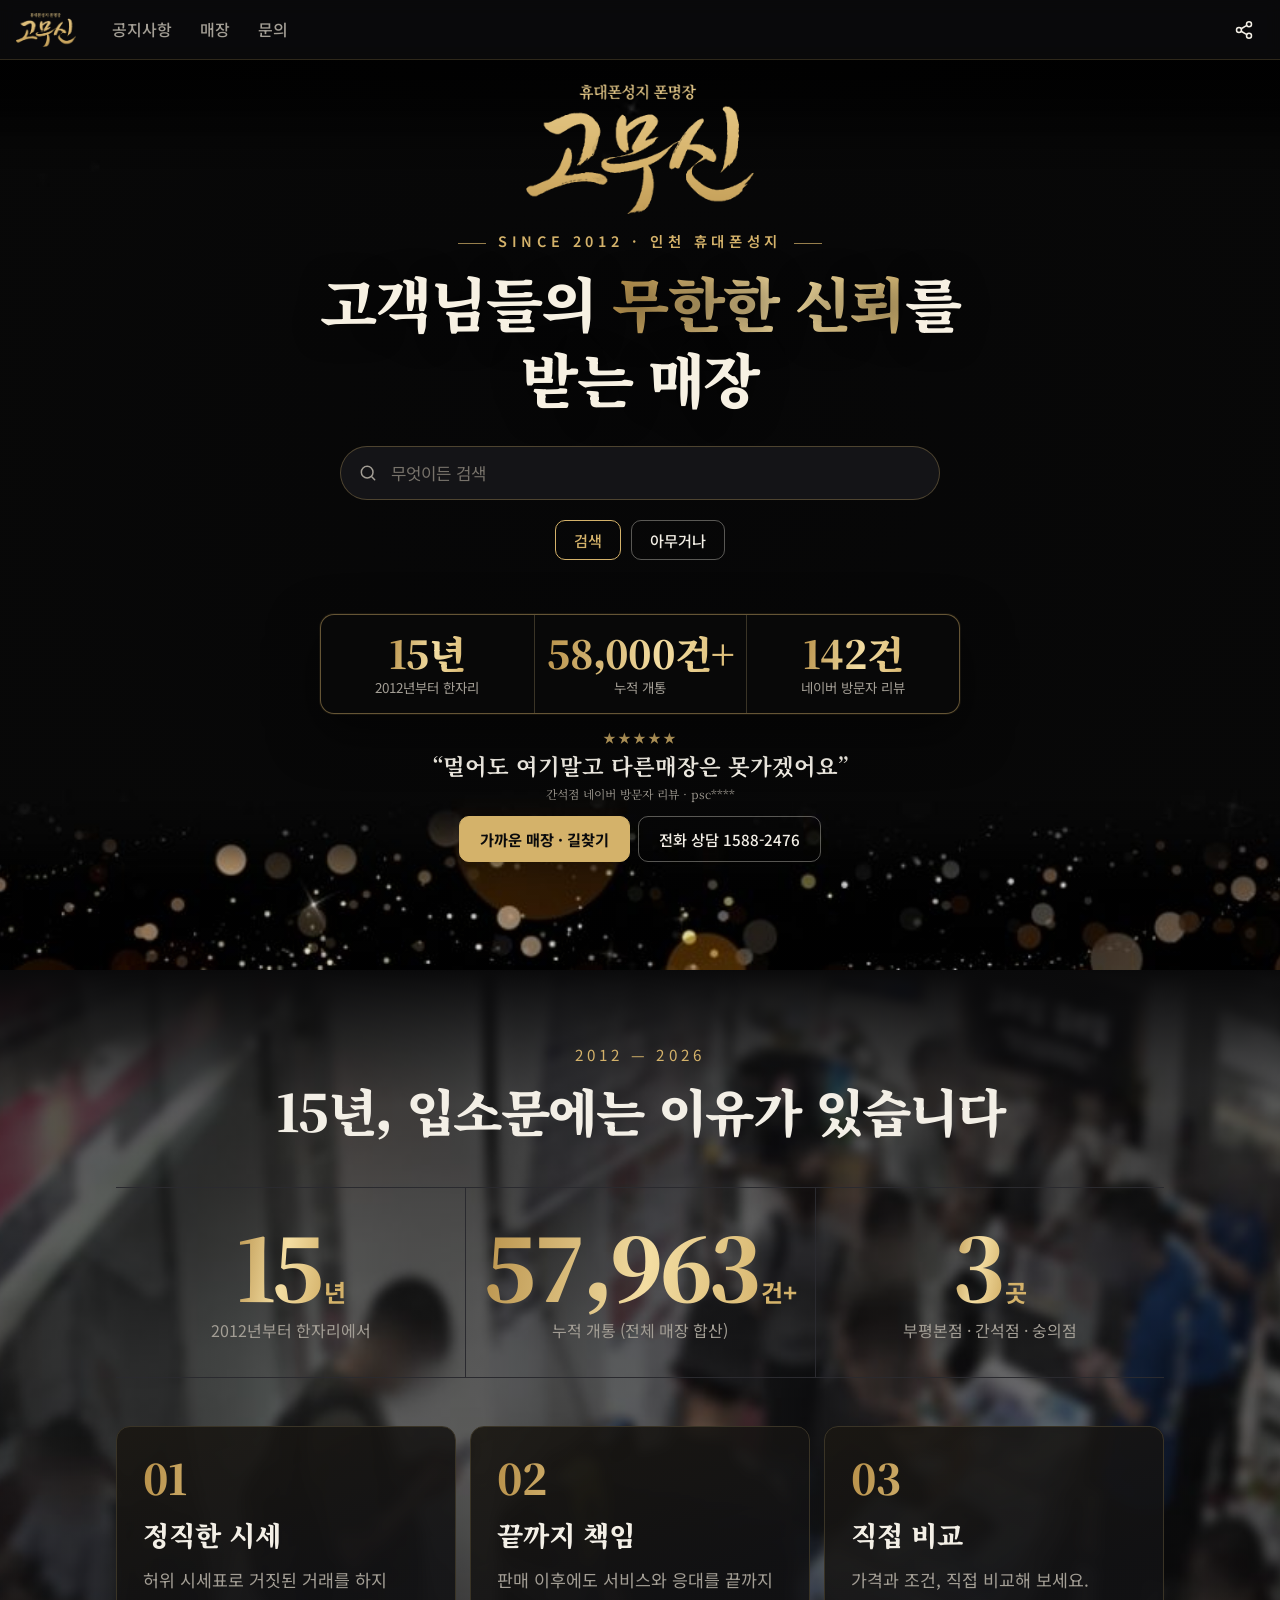
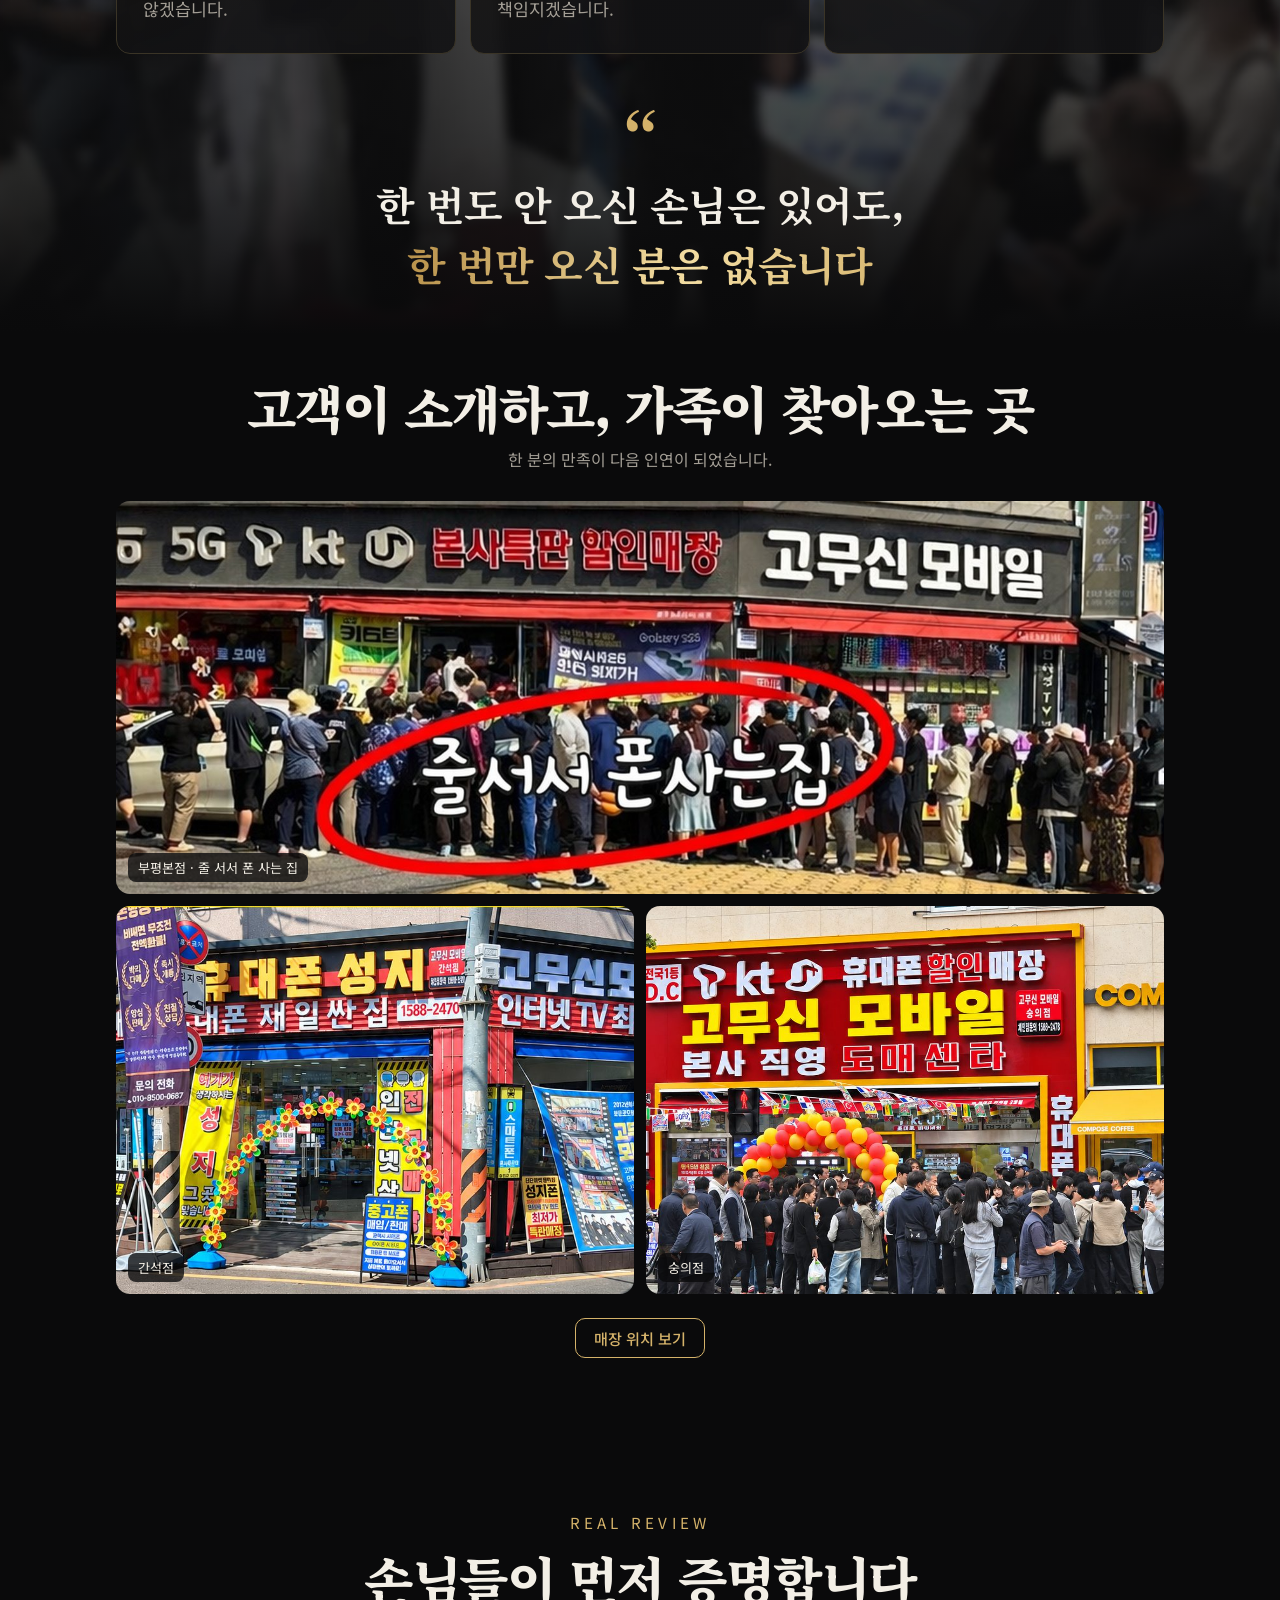
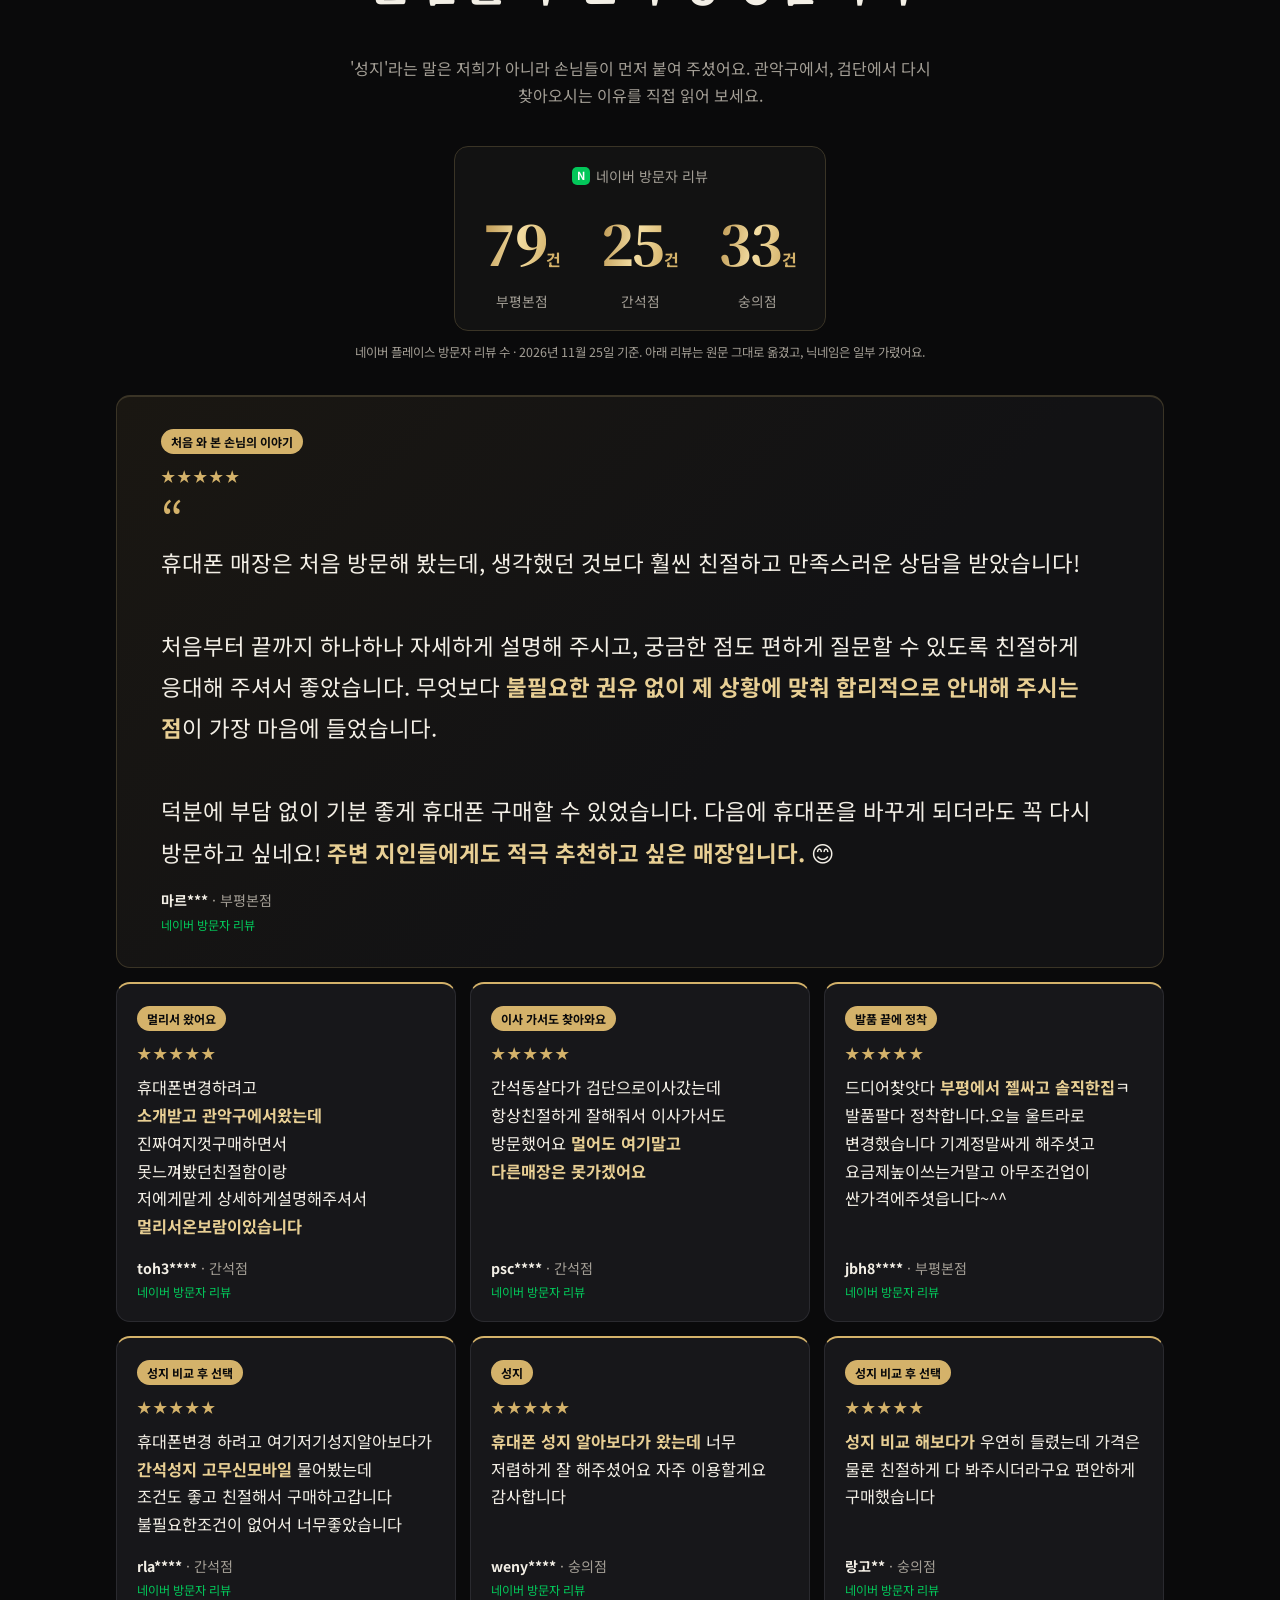
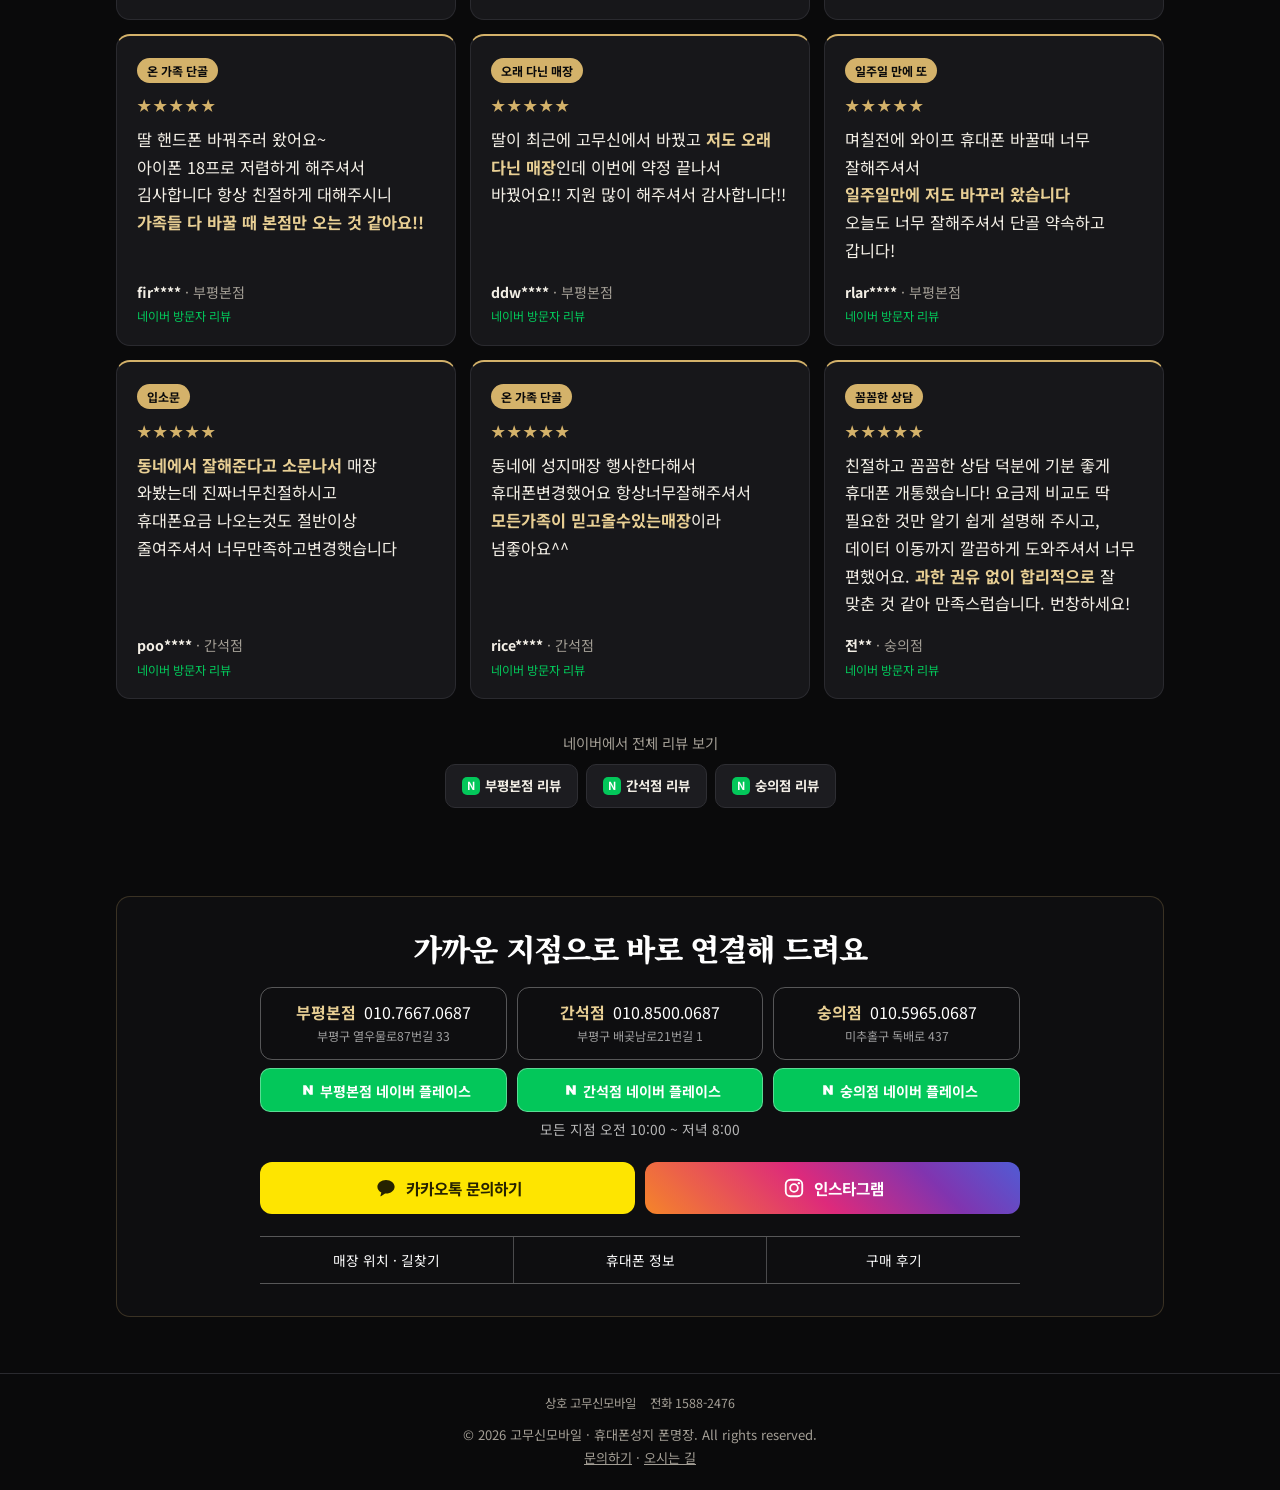
==== commit ab0bc950: "Add files via upload" ====
--- a/gomusin-site/gomusin-site/index.html
+++ b/gomusin-site/gomusin-site/index.html
@@ -15,10 +15,10 @@
   <link rel="icon" href="assets/favicon.svg" type="image/svg+xml">
   <link rel="preconnect" href="https://fonts.googleapis.com">
   <link rel="preconnect" href="https://fonts.gstatic.com" crossorigin>
-  <link href="https://fonts.googleapis.com/css2?family=Noto+Sans+KR:wght@400;500;700&display=swap" rel="stylesheet">
-  <link rel="stylesheet" href="css/style.css">
+  <link href="https://fonts.googleapis.com/css2?family=Noto+Sans+KR:wght@400;500;700;900&family=Noto+Serif+KR:wght@700;900&display=swap" rel="stylesheet">
+  <link rel="stylesheet" href="css/style.css?v=1125h">
   <!-- 브랜드 색 테마 (지우면 레시피 기본 블루로 돌아가요) -->
-  <link rel="stylesheet" href="css/theme-gomusin.css">
+  <link rel="stylesheet" href="css/theme-gomusin.css?v=1125h">
 </head>
 <body>
   <a class="skip" href="#app">본문 바로가기</a>
@@ -28,7 +28,7 @@
     <a class="brand" href="#/" aria-label="홈으로" data-brand-logo>LOGO</a>
     <button class="icon-btn menu-toggle" id="menuToggle" aria-label="메뉴 열기" aria-expanded="false" aria-controls="mainNav"></button>
     <nav class="nav" id="mainNav" aria-label="주 메뉴">
-      <a href="#/board">게시판</a>
+      <a href="#/notice">공지사항</a>
       <a href="#/shop">상점</a>
       <a href="#/booking">예약</a>
       <a href="#/store">매장</a>
@@ -73,7 +73,7 @@
       <!-- 브랜드 배너: js/brand.js 의 hero·branches·links -->
       <section class="brand-hero" id="brandHero" aria-label="매장 소개" hidden></section>
       <section class="results" id="results" aria-live="polite" hidden>
-        <article class="result"><a class="title">결과 제목</a><cite>example.com</cite><p>요약 두 줄...</p></article>
+
       </section>
     </div>
 
@@ -83,7 +83,7 @@
 
   <footer class="footer">
     <div class="biz" id="bizInfo" hidden></div>
-    <p>© 2026 심플 검색 · 지금은 <strong>테스트(가짜 데이터) 모드</strong>예요. 입력한 내용은 이 브라우저에만 저장돼요.</p>
+    <p>© 2026 고무신모바일 · 휴대폰성지 폰명장. All rights reserved.</p>
     <p><a href="#/contact">문의하기</a> · <a href="#/store">오시는 길</a></p>
   </footer>
 
@@ -91,24 +91,26 @@
   <div class="modal-root" id="modalRoot"></div>
 
   <!-- 설정값(공개 가능한 값만). PART 2에서 채워요 -->
-  <script src="js/config.js"></script>
+  <script src="js/config.js?v=1125h"></script>
   <!-- 로고·매장 사진·사업자 정보 (assets/brand/README.md 참고) -->
-  <script src="js/brand.js"></script>
+  <script src="js/brand.js?v=1125h"></script>
   <!-- 순서 중요: 가짜 데이터 → API → 화면 도우미 → 각 기능 → 시작 -->
-  <script src="js/mock-data.js"></script>
-  <script src="js/api.js"></script>
+  <script src="js/mock-data.js?v=1125h"></script>
+  <script src="js/api.js?v=1125h"></script>
   <!-- PART 2: 위 api.js 대신 아래 두 줄을 켜면 실제 Supabase 와 연결돼요
   <script src="https://cdn.jsdelivr.net/npm/@supabase/supabase-js@2.45.4/dist/umd/supabase.min.js"></script>
-  <script src="js/api-supabase.js"></script>
+  <script src="js/api-supabase.js?v=1125h"></script>
   -->
-  <script src="js/ui.js"></script>
-  <script src="js/views/search.js"></script>
-  <script src="js/views/account.js"></script>
-  <script src="js/views/board.js"></script>
-  <script src="js/views/contact.js"></script>
-  <script src="js/views/store.js"></script>
-  <script src="js/views/shop.js"></script>
-  <script src="js/views/booking.js"></script>
-  <script src="js/app.js"></script>
+  <script src="js/ui.js?v=1125h"></script>
+  <script src="js/views/search.js?v=1125h"></script>
+  <script src="js/views/account.js?v=1125h"></script>
+  <script src="js/notices.js?v=1125h"></script>
+  <script src="js/views/notice.js?v=1125h"></script>
+  <script src="js/views/board.js?v=1125h"></script>
+  <script src="js/views/contact.js?v=1125h"></script>
+  <script src="js/views/store.js?v=1125h"></script>
+  <script src="js/views/shop.js?v=1125h"></script>
+  <script src="js/views/booking.js?v=1125h"></script>
+  <script src="js/app.js?v=1125h"></script>
 </body>
 </html>
--- a/gomusin-site/gomusin-site/css/theme-gomusin.css
+++ b/gomusin-site/gomusin-site/css/theme-gomusin.css
@@ -227,3 +227,110 @@
 .sns-insta:hover { color: #fff; }
 @media (max-width: 480px) { .sns-btn { flex-basis: 100%; } }
 .bh-links { flex-wrap: nowrap; } .bh-links a { flex: 1 1 0; white-space: nowrap; padding: 12px 6px; font-size: .86rem; }
+
+/* ===== 지점 카드 + 지점별 네이버 플레이스 버튼 ===== */
+.bh-branches { display: grid; grid-template-columns: repeat(3, minmax(0, 1fr)); gap: 10px; max-width: 760px; margin: 0 auto 18px; }
+@media (max-width: 720px) { .bh-branches { grid-template-columns: 1fr; } }
+.bh-branches li { display: flex; flex-direction: column; gap: 8px; width: auto; }
+.bh-branches .bh-call { display: block; width: auto; padding: 12px 10px; border: 1.5px solid rgba(255,255,255,.3); border-radius: 12px; color: #fff; text-align: center; }
+.bh-branches .bh-call:hover { background: rgba(212,178,106,.12); color: #fff; border-color: var(--color-primary); }
+.bh-branches .bh-call:hover strong { color: #E8CF94; }
+.bh-branches .bh-call:hover small { color: rgba(255,255,255,.75); }
+.bh-naver { flex: 0 0 auto; min-height: 44px; font-size: .88rem; padding: 0 10px; white-space: nowrap; }
+.bh-naver .sns-mark svg { width: 14px; height: 14px; }
+@media (max-width: 480px) { .bh-branches li, .bh-branches a { width: auto; } }
+@media (max-width: 720px) { .bh-branches { gap: 18px; } }
+
+/* ===== 공지사항 ===== */
+.notice-list { list-style: none; margin: 0; padding: 0; border-top: 1px solid var(--color-primary); }
+.notice-list li { border-bottom: 1px solid var(--color-line); }
+.notice-list a { display: flex; align-items: center; gap: 10px; padding: 18px 8px; color: var(--color-text); text-decoration: none; }
+.notice-list a:hover strong { color: var(--color-secondary); }
+.notice-list strong { flex: 1; font-weight: 600; }
+.notice-date { color: var(--color-accent); font-size: .86rem; white-space: nowrap; }
+.notice-pin { display: inline-block; font-size: .72rem; font-weight: 800; color: #0A0A0B; background: var(--color-primary); border-radius: 6px; padding: 2px 8px; margin-right: 6px; vertical-align: middle; }
+.post-head .notice-pin { margin-bottom: 8px; }
+
+/* ===== 와~ : 대표 멘트 크게, 웅장하게 (2026-11-25) ===== */
+:root { --serif: "Noto Serif KR", "Nanum Myeongjo", serif; --gold-grad: linear-gradient(100deg, #B8914A 0%, #F3DDA2 28%, #D4B26A 50%, #FFF1C9 66%, #C9A35A 100%); }
+.gold-shine, .hp-stats b, .tr-stats b, .rv-sum b {
+  background: var(--gold-grad); background-size: 220% 100%; -webkit-background-clip: text; background-clip: text; color: transparent; -webkit-text-fill-color: transparent; }
+@media (prefers-reduced-motion: no-preference) { .gold-shine { animation: shine 5s ease-in-out infinite; } }
+@keyframes shine { 0%, 100% { background-position: 0% 0; } 50% { background-position: 100% 0; } }
+
+/* 첫 화면 대표 문구 */
+.logo a.has-img img { height: clamp(84px, 17vw, 130px); }
+.logo { margin-bottom: 18px; }
+.tagline { font-family: var(--serif); font-weight: 900; color: #F7F1E3; font-size: clamp(1.95rem, 7.6vw, 3.7rem); line-height: 1.28; letter-spacing: -0.03em; margin: 0 0 30px; text-shadow: 0 4px 30px rgba(0,0,0,.6); }
+.tagline em { font-style: normal; }
+.tg-eyebrow { display: block; font-family: var(--font); font-weight: 600; font-size: clamp(.72rem, 2.4vw, .9rem); letter-spacing: .32em; color: var(--color-primary); margin-bottom: 14px; text-shadow: none; }
+.tg-eyebrow::before, .tg-eyebrow::after { content: ""; display: inline-block; width: 28px; height: 1px; background: currentColor; vertical-align: middle; margin: 0 12px; opacity: .7; }
+
+/* 첫 화면 숫자 띠 */
+.hp-stats { border-color: rgba(212,178,106,.45); box-shadow: 0 0 0 1px rgba(212,178,106,.08), 0 18px 50px rgba(0,0,0,.55); }
+.hp-stats li { padding: 16px 4px 14px; }
+.hp-stats b { font-family: var(--serif); font-weight: 900; font-size: clamp(1.45rem, 6.2vw, 2.4rem); line-height: 1.15; }
+.hp-stats span { font-size: clamp(.7rem, 2.3vw, .84rem); }
+.hp-quote { font-family: var(--serif); font-weight: 700; font-size: clamp(1.1rem, 4.2vw, 1.4rem); }
+
+/* 섹션 제목 */
+.tr-title, .bg-head h2, .rv-title, .bh-title { font-family: var(--serif); font-weight: 900; letter-spacing: -0.03em; line-height: 1.3; }
+.tr-title, .bg-head h2, .rv-title { font-size: clamp(1.85rem, 6.6vw, 3.2rem); }
+.bh-title { font-size: clamp(1.35rem, 4.6vw, 1.9rem); }
+.tr-eyebrow { font-size: clamp(.78rem, 2.4vw, .95rem); }
+.tr-title { margin-bottom: 44px; }
+
+/* 15년 · 58,000건+ · 3곳 — 크게 */
+.tr-stats b { font-family: var(--serif); font-weight: 900; font-size: clamp(3.2rem, 9vw, 5.4rem); letter-spacing: -0.04em; line-height: 1; }
+.tr-stats dd { font-size: clamp(1.1rem, 2.4vw, 1.5rem); color: var(--color-primary); }
+.tr-stats dt { font-size: clamp(.86rem, 2vw, 1rem); }
+.tr-stats > div { padding: 34px 12px; }
+@media (max-width: 640px) {
+  .tr-stats { grid-template-columns: 1fr; }
+  .tr-stats > div { padding: 22px 8px; }
+  .tr-stats > div + div { border-left: 0; border-top: 1px solid var(--color-line); }
+  .tr-stats b { font-size: 3.6rem; }
+  .tr-stats dd { font-size: 1.3rem; }
+  .tr-stats dt { font-size: .9rem; }
+}
+
+/* 대표 인용구 */
+.tr-quote { font-family: var(--serif); font-weight: 700; font-size: clamp(1.5rem, 5.4vw, 2.5rem); line-height: 1.5; max-width: 860px; }
+.tr-quote em { background: var(--gold-grad); background-size: 220% 100%; -webkit-background-clip: text; background-clip: text; -webkit-text-fill-color: transparent; }
+.tr-quote::before { font-size: 4.5rem; }
+
+/* 리뷰 숫자 */
+.rv-sum b { font-family: var(--serif); font-weight: 900; font-size: clamp(2.4rem, 7vw, 3.4rem); }
+.rv-card.featured blockquote { font-size: clamp(1.1rem, 2.6vw, 1.4rem); }
+
+/* 스크롤 등장 */
+.reveal { opacity: 0; transform: translateY(28px); transition: opacity .9s ease, transform .9s cubic-bezier(.2,.7,.2,1); }
+.reveal.in { opacity: 1; transform: none; }
+/* 정직한 시세 · 끝까지 책임 · 직접 비교 카드 */
+.tr-promises li { padding: 30px 26px; border-color: #3A3426; background: linear-gradient(160deg, #1A1712, #121214 70%); }
+.tr-no { font-family: var(--serif); font-weight: 900; font-size: clamp(2rem, 5vw, 2.6rem); letter-spacing: 0; line-height: 1; margin-bottom: 14px;
+  background: var(--gold-grad); background-size: 220% 100%; -webkit-background-clip: text; background-clip: text; -webkit-text-fill-color: transparent; }
+.tr-promises strong { font-family: var(--serif); font-weight: 900; font-size: clamp(1.35rem, 3.4vw, 1.7rem); margin-bottom: 10px; }
+.tr-promises p { font-size: clamp(.98rem, 2.2vw, 1.08rem); line-height: 1.65; }
+.tagline, .tr-title, .bg-head h2, .rv-title, .tr-quote, .hp-quote, .bh-title { text-wrap: balance; }
+
+/* ===== 문의하기 (전화 · 카카오톡 안내) ===== */
+#cartBtn[hidden], .dropdown-wrap[hidden], #authSlot[hidden] { display: none !important; }
+.ci-main { display: flex; flex-direction: column; gap: 10px; margin: 22px 0; }
+.ci-main .sns-btn, .ci-main .ci-tel { flex: 0 0 auto; width: 100%; min-height: 56px; font-size: 1.05rem; }
+.ci-tel { background: var(--color-primary); color: #0A0A0B; border-color: var(--color-primary); font-weight: 800; }
+.ci-branches { list-style: none; padding: 0; margin: 0 0 26px; display: grid; gap: 10px; }
+.ci-branches a { display: grid; grid-template-columns: auto 1fr; gap: 2px 12px; align-items: center; padding: 14px 16px; border: 1px solid var(--color-line); border-radius: var(--radius-card); background: var(--color-surface); color: var(--color-text); text-decoration: none; }
+.ci-branches a:hover { border-color: var(--color-primary); }
+.ci-branches strong { color: var(--color-secondary); }
+.ci-branches span { justify-self: end; font-variant-numeric: tabular-nums; }
+.ci-branches small { grid-column: 1 / -1; color: var(--color-accent); }
+
+/* ===== "15년" 섹션 뒤 흐릿한 매장 내부 상담 사진 (2026-11-25, 사진: assets/brand/bg-trust.jpg) ===== */
+body { overflow-x: clip; }
+.brand-trust { position: relative; isolation: isolate; }
+.brand-trust::before { content: ""; position: absolute; top: 0; bottom: 0; left: calc(50% - 50vw); right: calc(50% - 50vw); z-index: -1;
+  background:
+    linear-gradient(180deg, #0A0A0B 0%, rgba(10,10,11,.68) 14%, rgba(10,10,11,.6) 50%, rgba(10,10,11,.78) 82%, #0A0A0B 100%),
+    url("../assets/brand/bg-trust.jpg?v=2") center 45% / cover no-repeat; }
+.brand-trust .tr-promises li { background: linear-gradient(160deg, rgba(26,23,18,.9), rgba(18,18,20,.88) 70%); backdrop-filter: blur(2px); }
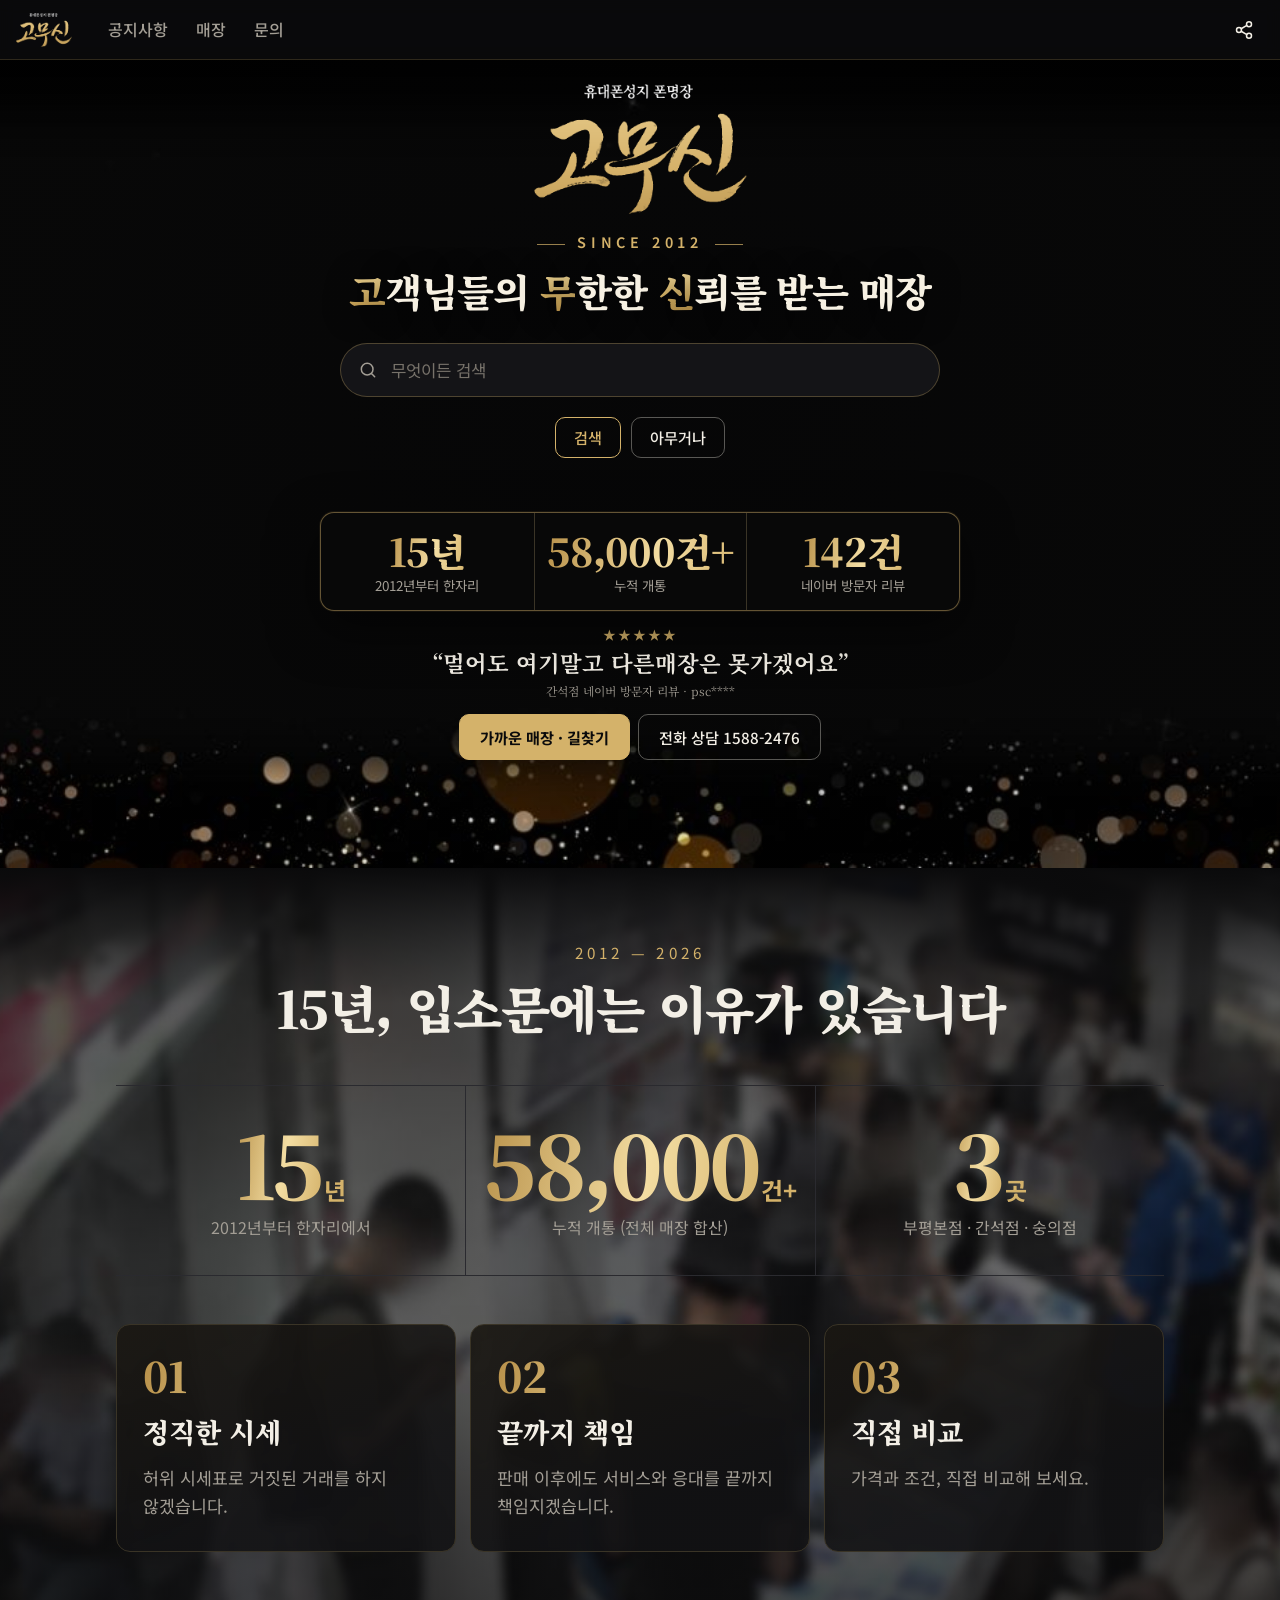
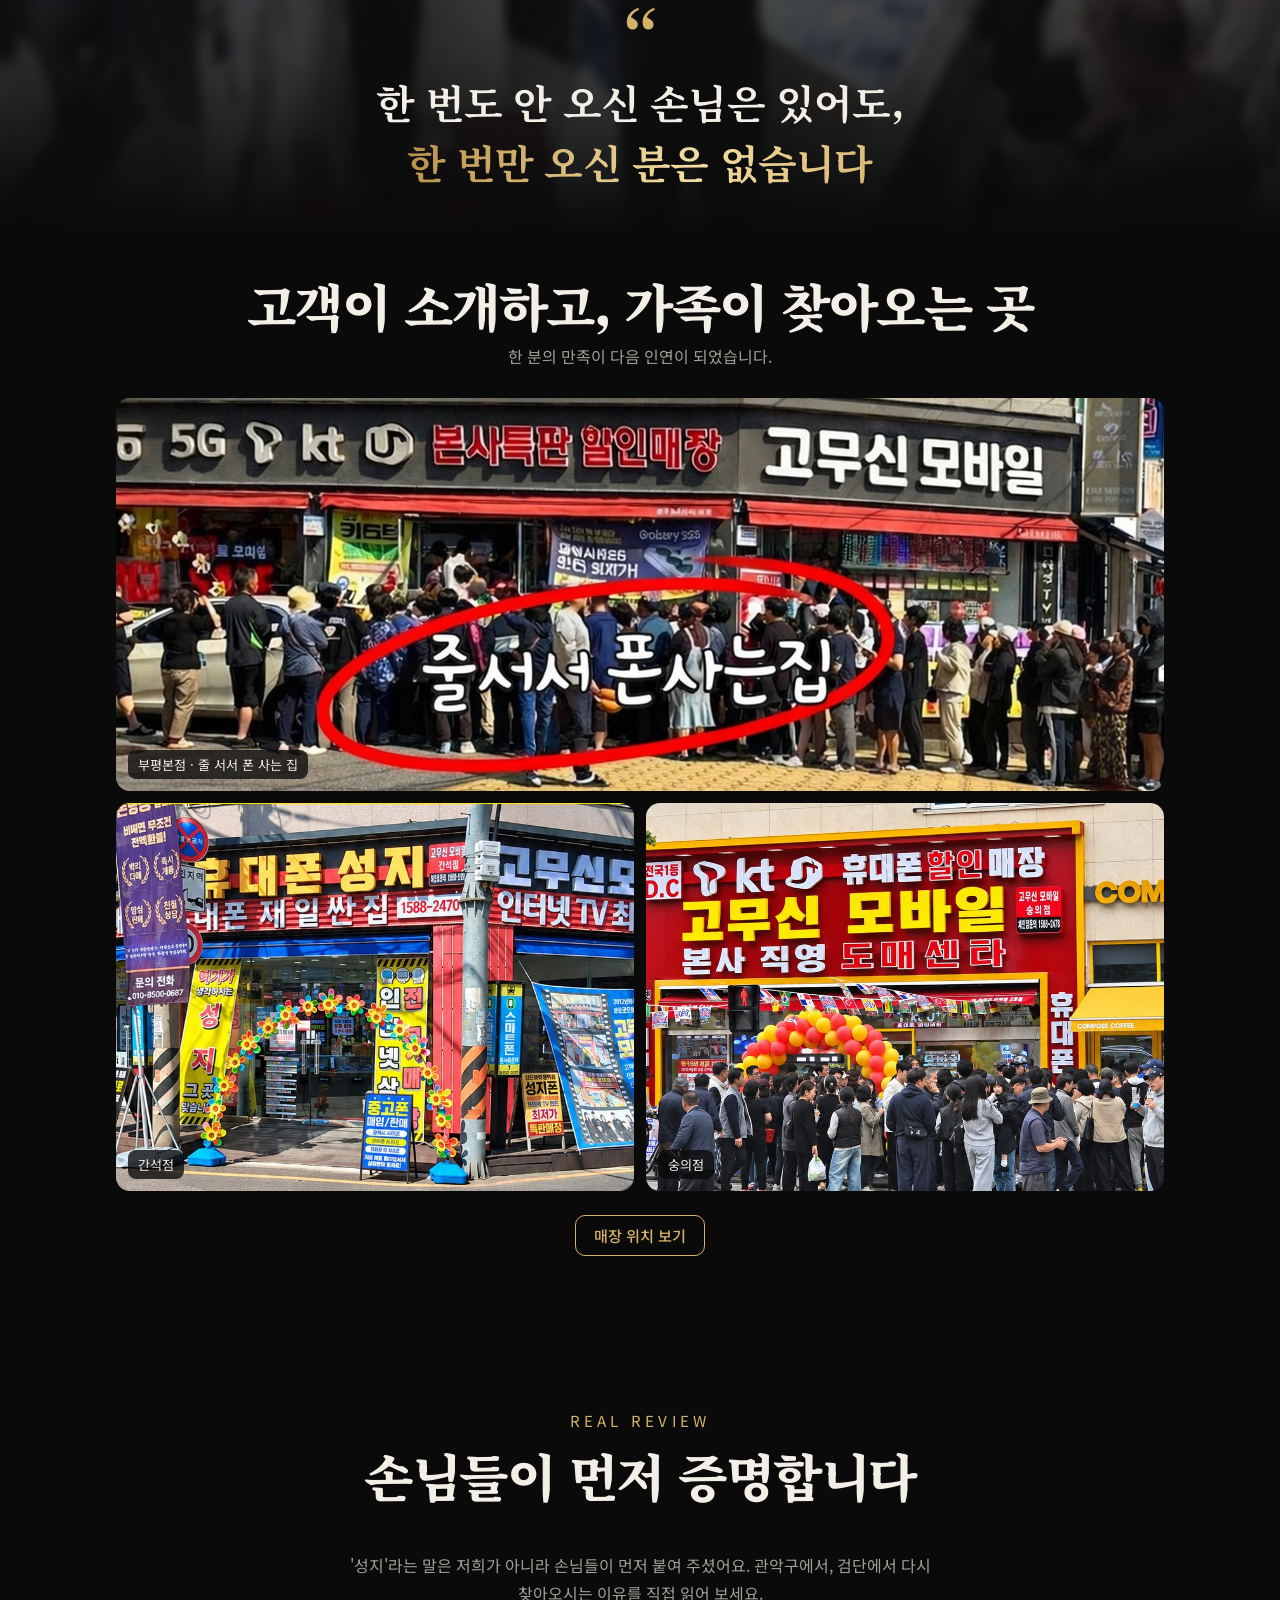
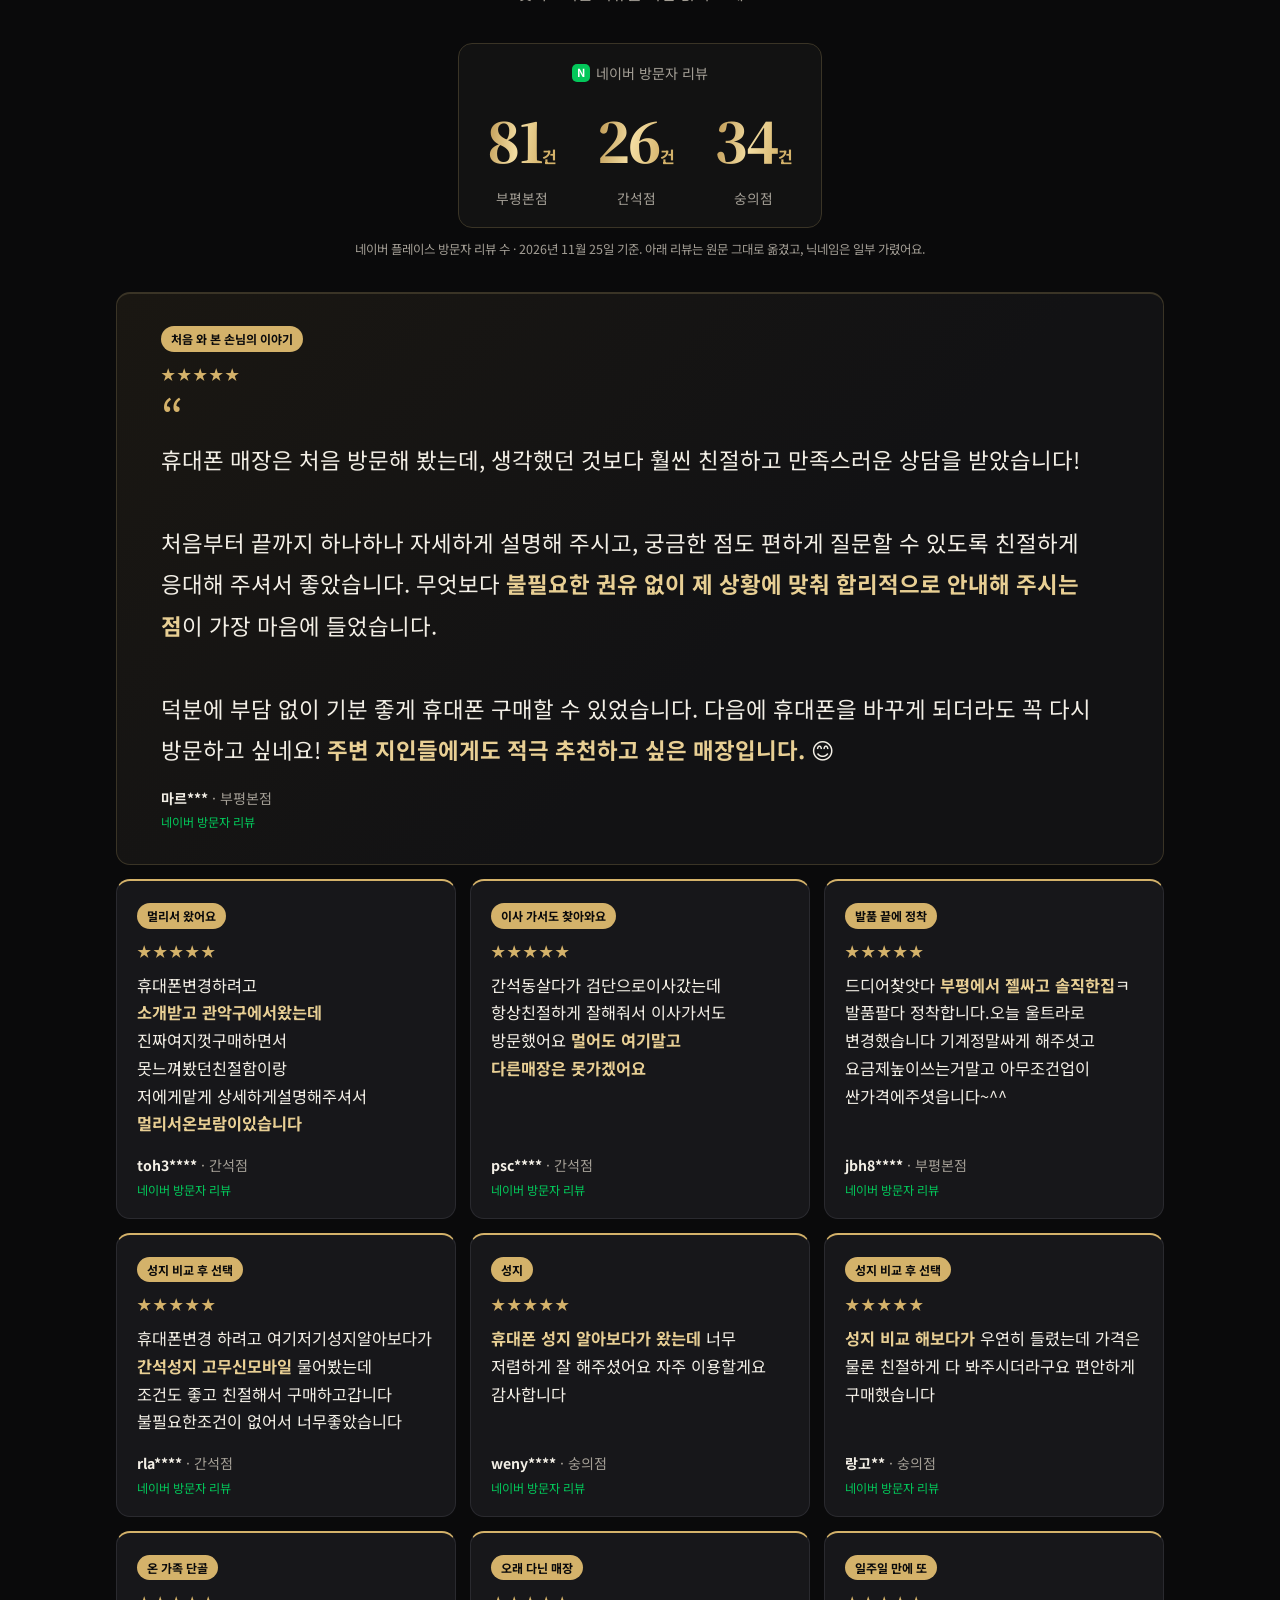
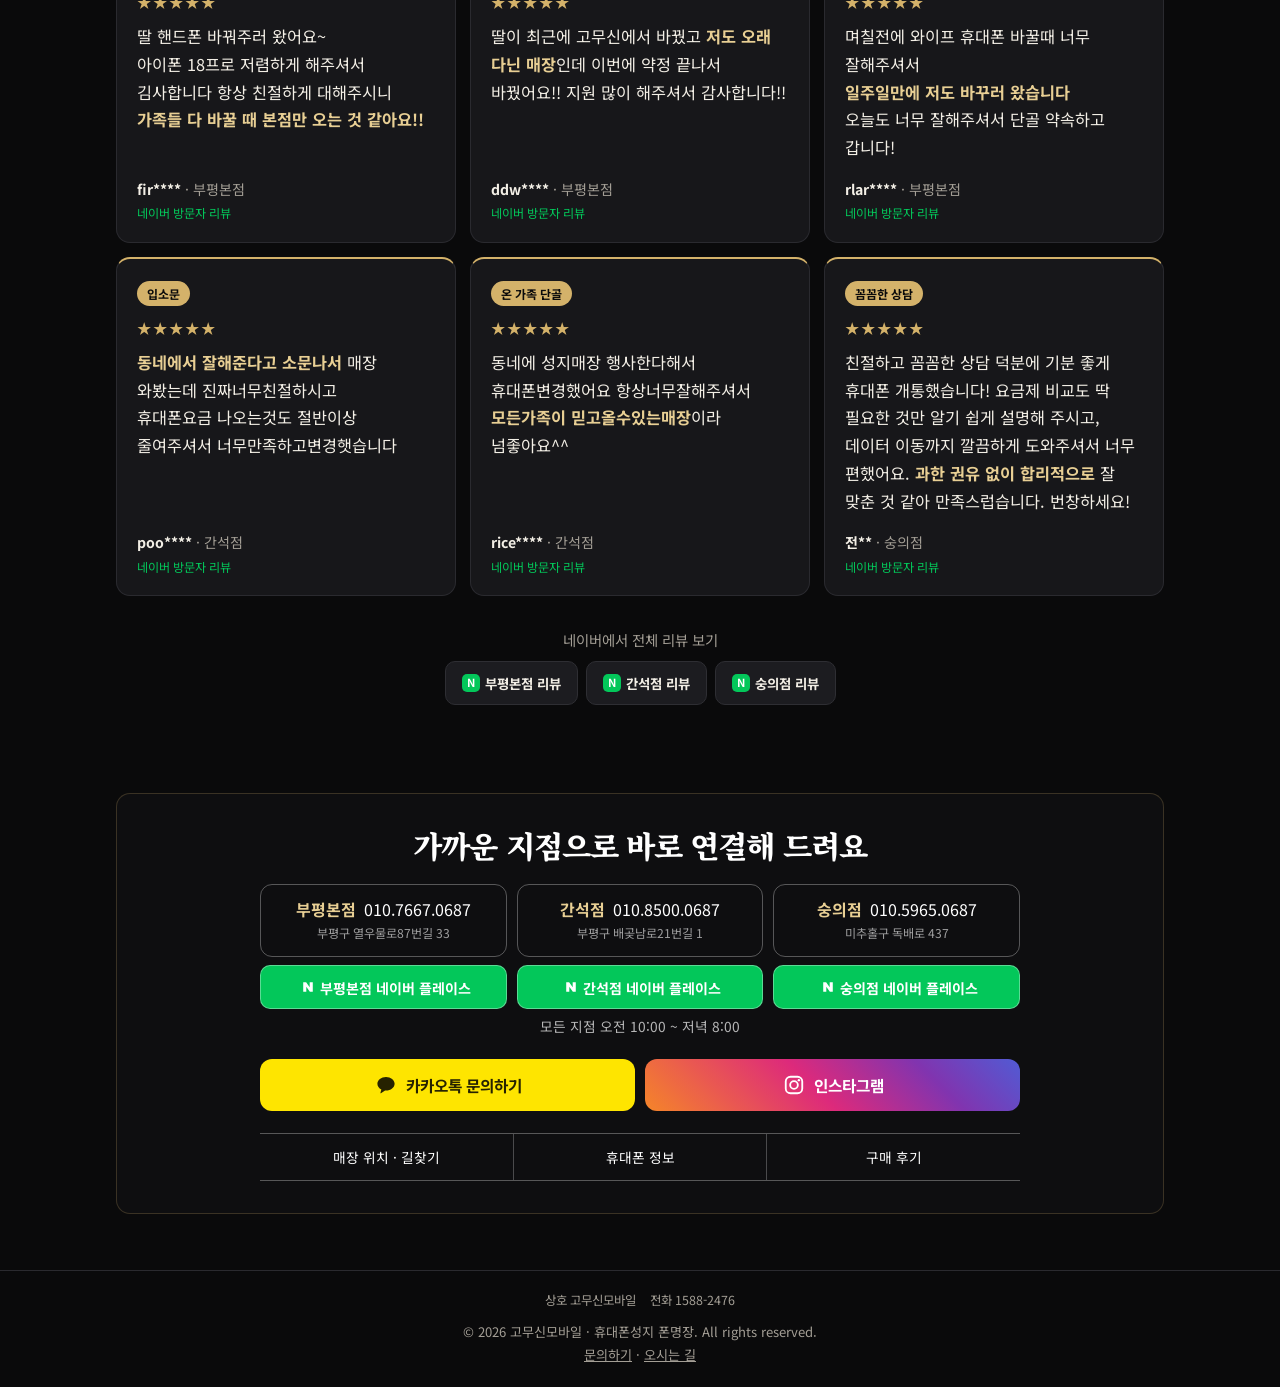
==== commit bcd0e364: "Add files via upload" ====
--- a/gomusin-site/gomusin-site/index.html
+++ b/gomusin-site/gomusin-site/index.html
@@ -16,9 +16,9 @@
   <link rel="preconnect" href="https://fonts.googleapis.com">
   <link rel="preconnect" href="https://fonts.gstatic.com" crossorigin>
   <link href="https://fonts.googleapis.com/css2?family=Noto+Sans+KR:wght@400;500;700;900&family=Noto+Serif+KR:wght@700;900&display=swap" rel="stylesheet">
-  <link rel="stylesheet" href="css/style.css?v=1125h">
+  <link rel="stylesheet" href="css/style.css?v=1125l">
   <!-- 브랜드 색 테마 (지우면 레시피 기본 블루로 돌아가요) -->
-  <link rel="stylesheet" href="css/theme-gomusin.css?v=1125h">
+  <link rel="stylesheet" href="css/theme-gomusin.css?v=1125l">
 </head>
 <body>
   <a class="skip" href="#app">본문 바로가기</a>
@@ -91,26 +91,26 @@
   <div class="modal-root" id="modalRoot"></div>
 
   <!-- 설정값(공개 가능한 값만). PART 2에서 채워요 -->
-  <script src="js/config.js?v=1125h"></script>
+  <script src="js/config.js?v=1125l"></script>
   <!-- 로고·매장 사진·사업자 정보 (assets/brand/README.md 참고) -->
-  <script src="js/brand.js?v=1125h"></script>
+  <script src="js/brand.js?v=1125l"></script>
   <!-- 순서 중요: 가짜 데이터 → API → 화면 도우미 → 각 기능 → 시작 -->
-  <script src="js/mock-data.js?v=1125h"></script>
-  <script src="js/api.js?v=1125h"></script>
+  <script src="js/mock-data.js?v=1125l"></script>
+  <script src="js/api.js?v=1125l"></script>
   <!-- PART 2: 위 api.js 대신 아래 두 줄을 켜면 실제 Supabase 와 연결돼요
   <script src="https://cdn.jsdelivr.net/npm/@supabase/supabase-js@2.45.4/dist/umd/supabase.min.js"></script>
-  <script src="js/api-supabase.js?v=1125h"></script>
+  <script src="js/api-supabase.js?v=1125l"></script>
   -->
-  <script src="js/ui.js?v=1125h"></script>
-  <script src="js/views/search.js?v=1125h"></script>
-  <script src="js/views/account.js?v=1125h"></script>
-  <script src="js/notices.js?v=1125h"></script>
-  <script src="js/views/notice.js?v=1125h"></script>
-  <script src="js/views/board.js?v=1125h"></script>
-  <script src="js/views/contact.js?v=1125h"></script>
-  <script src="js/views/store.js?v=1125h"></script>
-  <script src="js/views/shop.js?v=1125h"></script>
-  <script src="js/views/booking.js?v=1125h"></script>
-  <script src="js/app.js?v=1125h"></script>
+  <script src="js/ui.js?v=1125l"></script>
+  <script src="js/views/search.js?v=1125l"></script>
+  <script src="js/views/account.js?v=1125l"></script>
+  <script src="js/notices.js?v=1125l"></script>
+  <script src="js/views/notice.js?v=1125l"></script>
+  <script src="js/views/board.js?v=1125l"></script>
+  <script src="js/views/contact.js?v=1125l"></script>
+  <script src="js/views/store.js?v=1125l"></script>
+  <script src="js/views/shop.js?v=1125l"></script>
+  <script src="js/views/booking.js?v=1125l"></script>
+  <script src="js/app.js?v=1125l"></script>
 </body>
 </html>
--- a/gomusin-site/gomusin-site/css/theme-gomusin.css
+++ b/gomusin-site/gomusin-site/css/theme-gomusin.css
@@ -334,3 +334,5 @@
     linear-gradient(180deg, #0A0A0B 0%, rgba(10,10,11,.68) 14%, rgba(10,10,11,.6) 50%, rgba(10,10,11,.78) 82%, #0A0A0B 100%),
     url("../assets/brand/bg-trust.jpg?v=2") center 45% / cover no-repeat; }
 .brand-trust .tr-promises li { background: linear-gradient(160deg, rgba(26,23,18,.9), rgba(18,18,20,.88) 70%); backdrop-filter: blur(2px); }
+.tagline { font-size: clamp(1.45rem, 5vw, 2.4rem); line-height: 1.35; margin-bottom: 26px; }
+.tagline em.gold-shine { background: linear-gradient(180deg, #FBE7AE 0%, #D9B566 60%, #B98F45 100%); background-size: 100% 100%; -webkit-background-clip: text; background-clip: text; animation: none; }
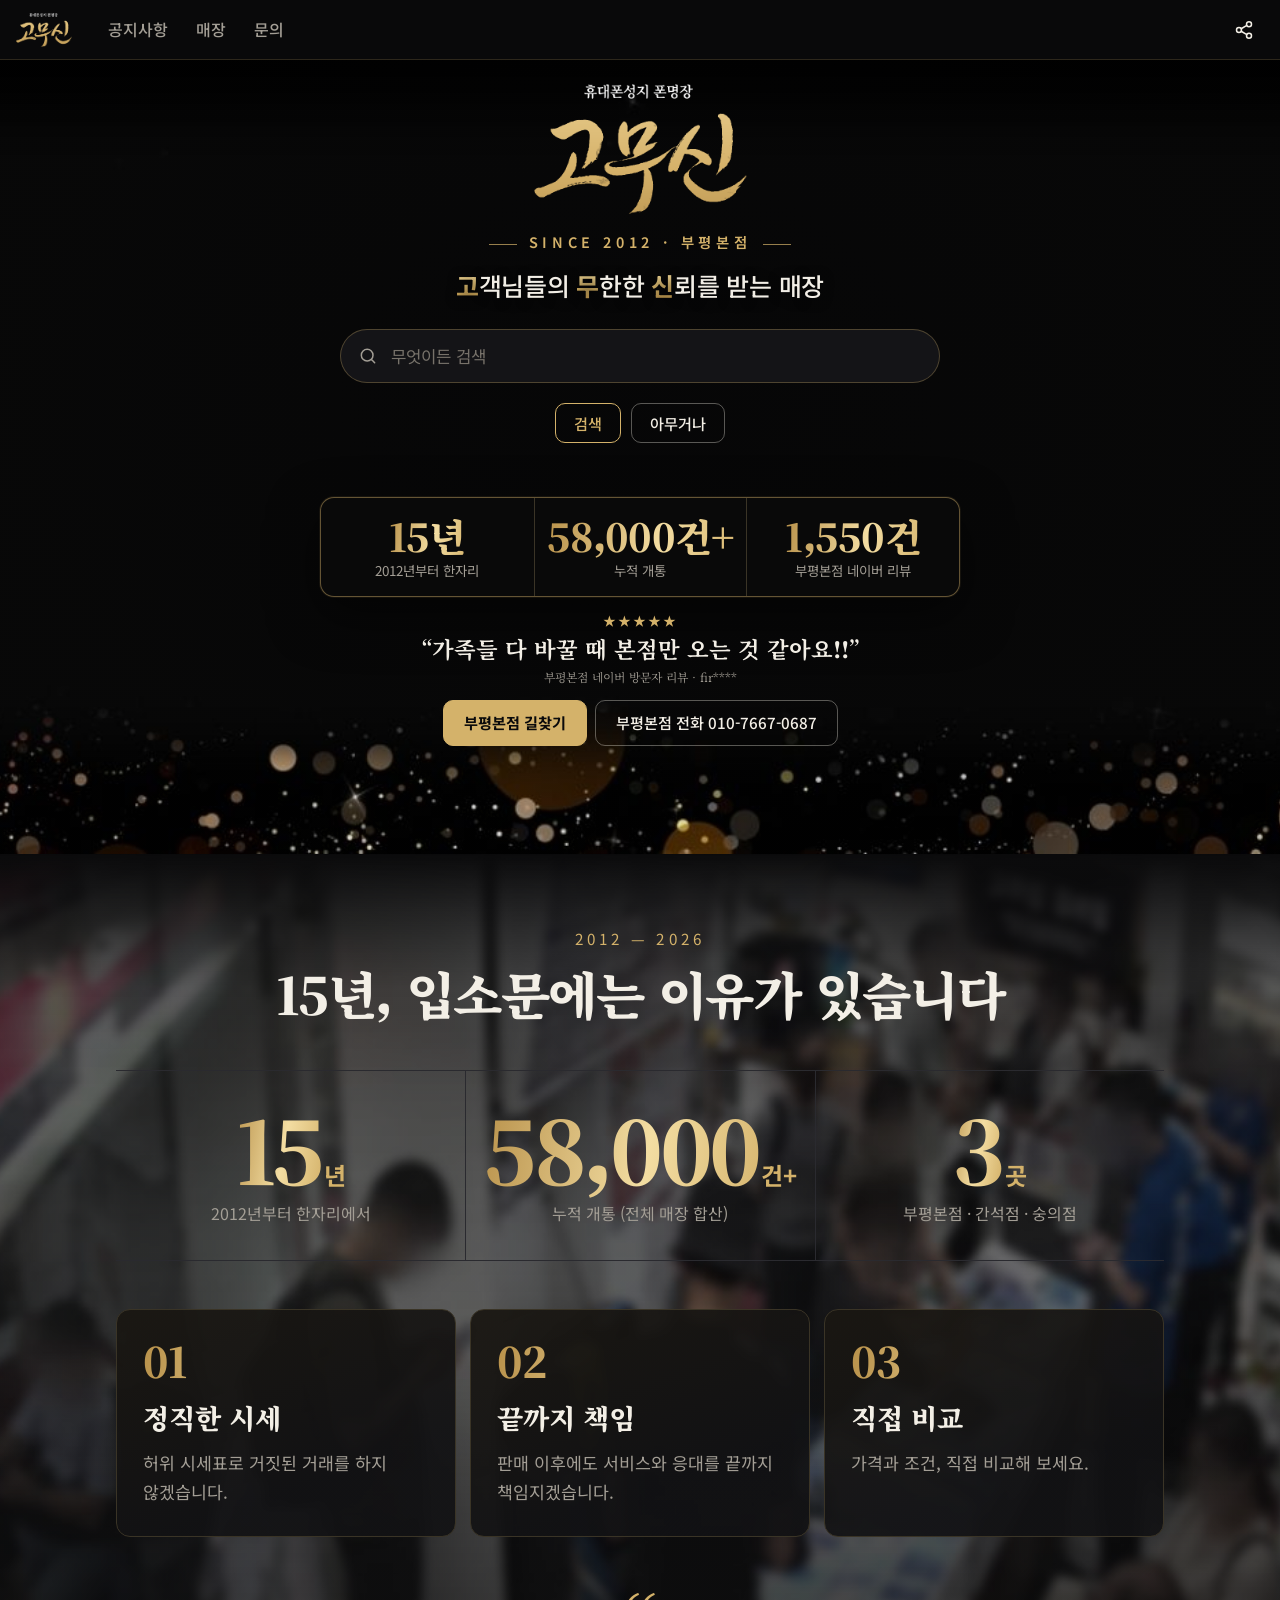
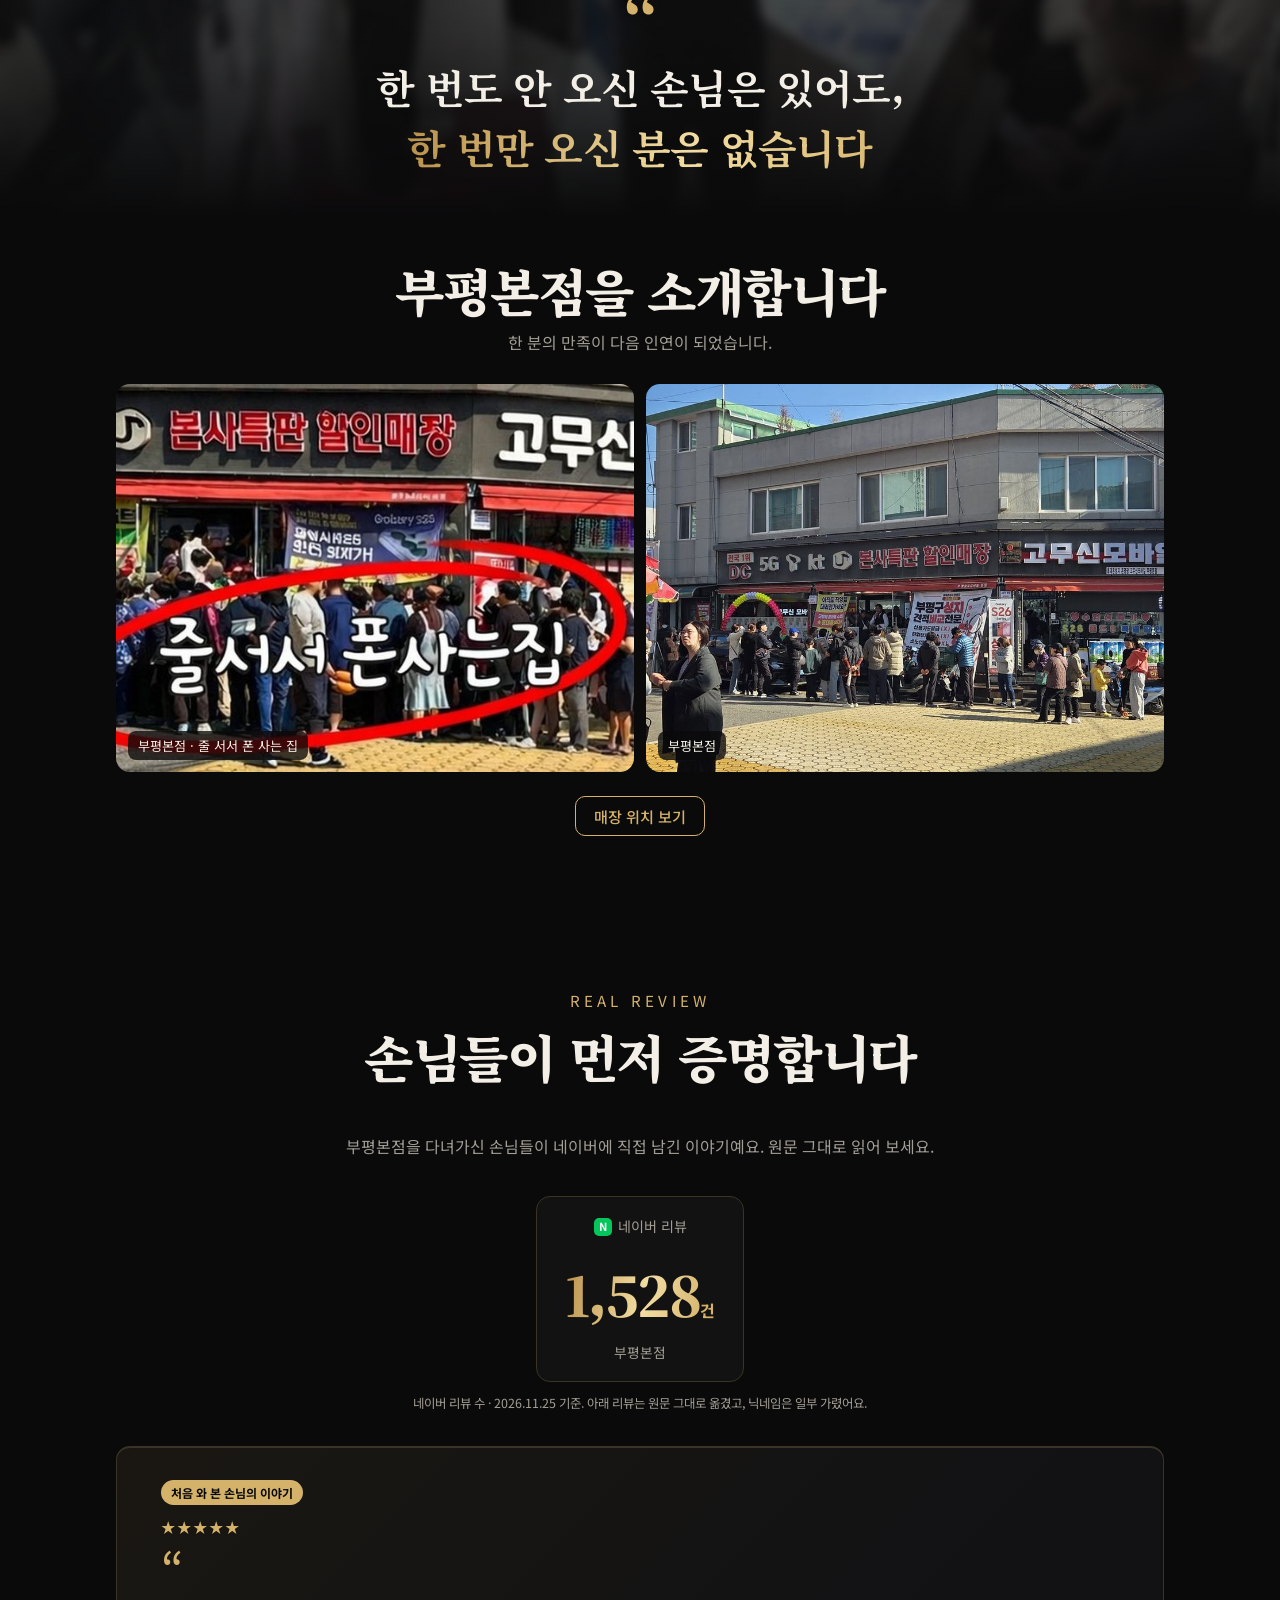
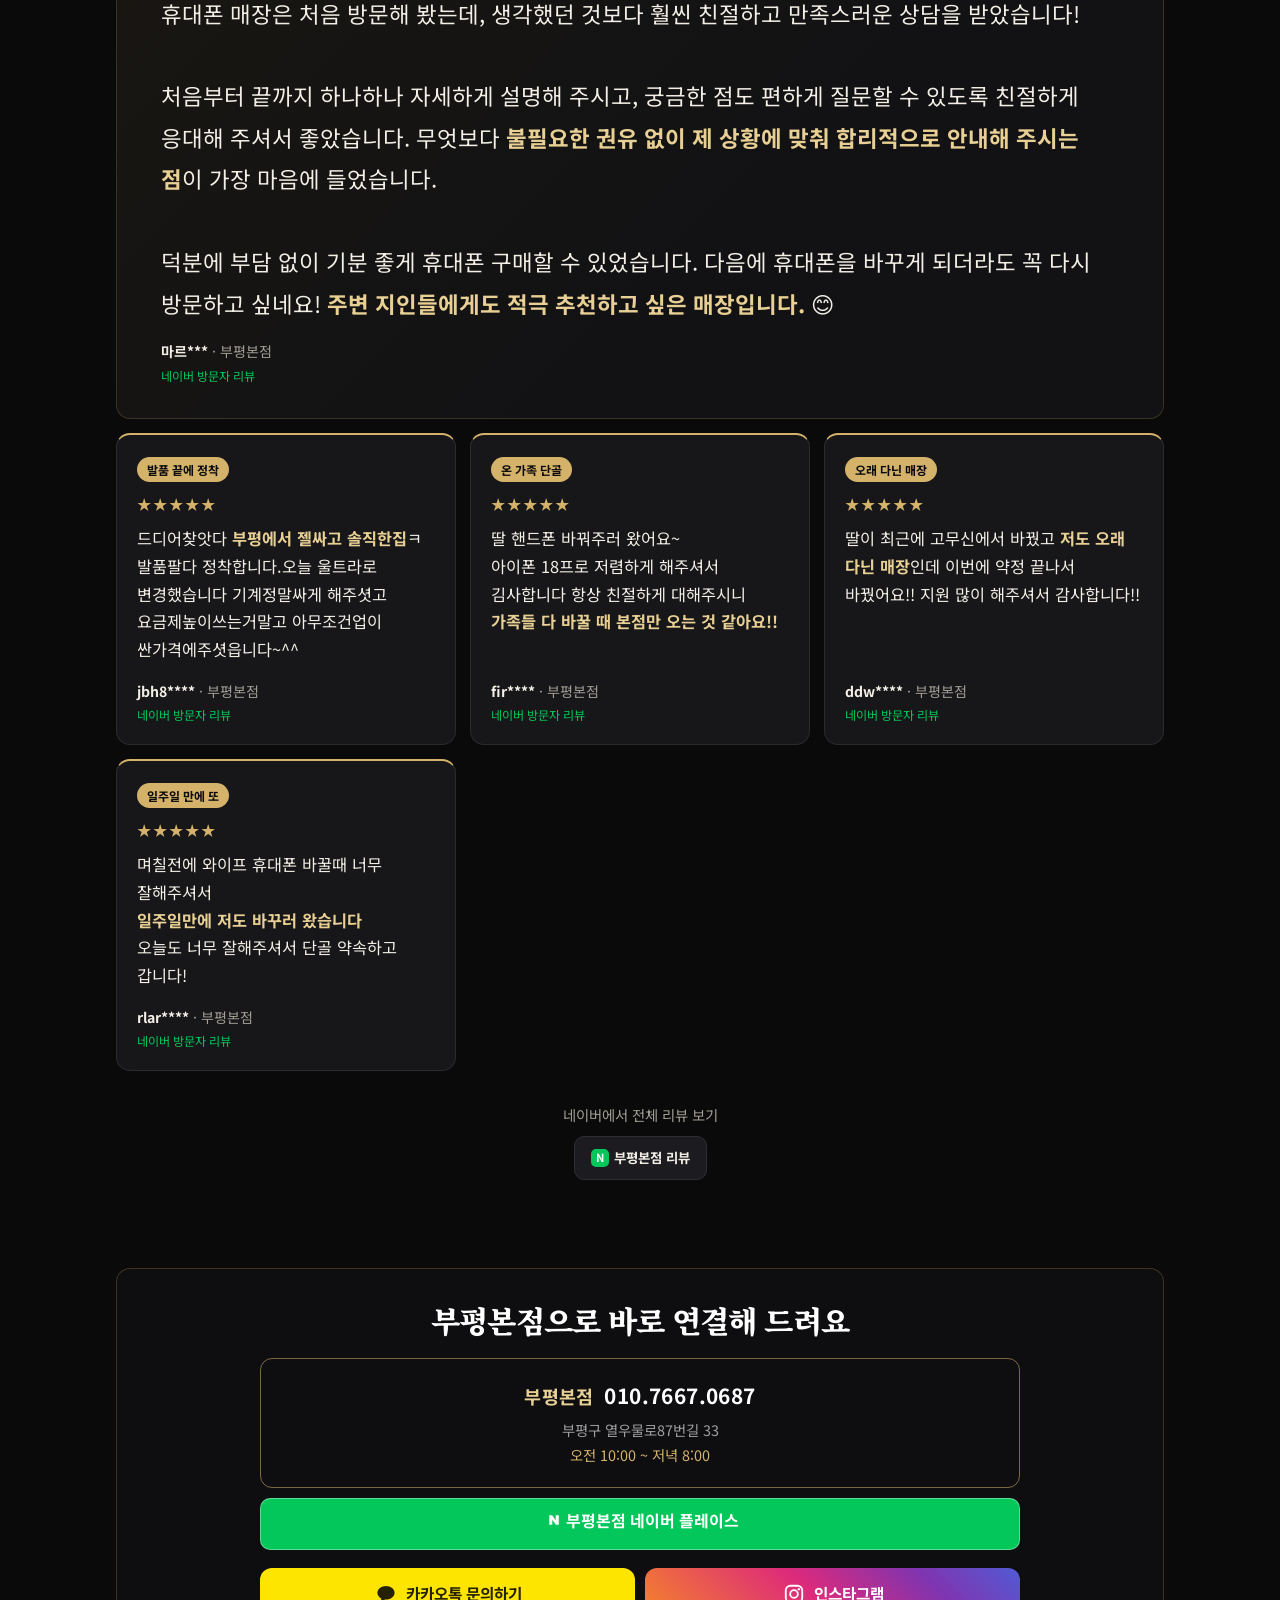
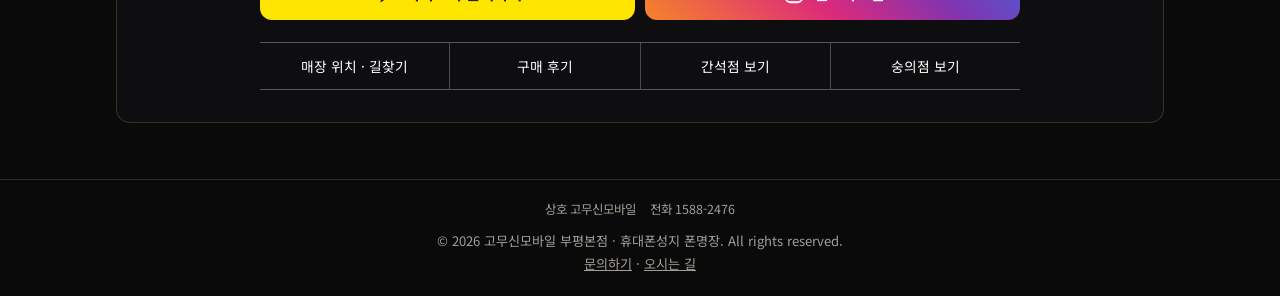
==== commit e5fe97dc: "Add files via upload" ====
--- a/gomusin-site/gomusin-site/index.html
+++ b/gomusin-site/gomusin-site/index.html
@@ -16,9 +16,9 @@
   <link rel="preconnect" href="https://fonts.googleapis.com">
   <link rel="preconnect" href="https://fonts.gstatic.com" crossorigin>
   <link href="https://fonts.googleapis.com/css2?family=Noto+Sans+KR:wght@400;500;700;900&family=Noto+Serif+KR:wght@700;900&display=swap" rel="stylesheet">
-  <link rel="stylesheet" href="css/style.css?v=1125l">
+  <link rel="stylesheet" href="css/style.css?v=1125x">
   <!-- 브랜드 색 테마 (지우면 레시피 기본 블루로 돌아가요) -->
-  <link rel="stylesheet" href="css/theme-gomusin.css?v=1125l">
+  <link rel="stylesheet" href="css/theme-gomusin.css?v=1125x">
 </head>
 <body>
   <a class="skip" href="#app">본문 바로가기</a>
@@ -91,26 +91,27 @@
   <div class="modal-root" id="modalRoot"></div>
 
   <!-- 설정값(공개 가능한 값만). PART 2에서 채워요 -->
-  <script src="js/config.js?v=1125l"></script>
+  <script src="js/config.js?v=1125x"></script>
   <!-- 로고·매장 사진·사업자 정보 (assets/brand/README.md 참고) -->
-  <script src="js/brand.js?v=1125l"></script>
+  <script src="js/brand.js?v=1125x"></script>
   <!-- 순서 중요: 가짜 데이터 → API → 화면 도우미 → 각 기능 → 시작 -->
-  <script src="js/mock-data.js?v=1125l"></script>
-  <script src="js/api.js?v=1125l"></script>
+  <script src="js/mock-data.js?v=1125x"></script>
+  <script src="js/branch-sites.js?v=1125x"></script>
+  <script src="js/api.js?v=1125x"></script>
   <!-- PART 2: 위 api.js 대신 아래 두 줄을 켜면 실제 Supabase 와 연결돼요
   <script src="https://cdn.jsdelivr.net/npm/@supabase/supabase-js@2.45.4/dist/umd/supabase.min.js"></script>
-  <script src="js/api-supabase.js?v=1125l"></script>
+  <script src="js/api-supabase.js?v=1125x"></script>
   -->
-  <script src="js/ui.js?v=1125l"></script>
-  <script src="js/views/search.js?v=1125l"></script>
-  <script src="js/views/account.js?v=1125l"></script>
-  <script src="js/notices.js?v=1125l"></script>
-  <script src="js/views/notice.js?v=1125l"></script>
-  <script src="js/views/board.js?v=1125l"></script>
-  <script src="js/views/contact.js?v=1125l"></script>
-  <script src="js/views/store.js?v=1125l"></script>
-  <script src="js/views/shop.js?v=1125l"></script>
-  <script src="js/views/booking.js?v=1125l"></script>
-  <script src="js/app.js?v=1125l"></script>
+  <script src="js/ui.js?v=1125x"></script>
+  <script src="js/views/search.js?v=1125x"></script>
+  <script src="js/views/account.js?v=1125x"></script>
+  <script src="js/notices.js?v=1125x"></script>
+  <script src="js/views/notice.js?v=1125x"></script>
+  <script src="js/views/board.js?v=1125x"></script>
+  <script src="js/views/contact.js?v=1125x"></script>
+  <script src="js/views/store.js?v=1125x"></script>
+  <script src="js/views/shop.js?v=1125x"></script>
+  <script src="js/views/booking.js?v=1125x"></script>
+  <script src="js/app.js?v=1125x"></script>
 </body>
 </html>
--- a/gomusin-site/gomusin-site/css/theme-gomusin.css
+++ b/gomusin-site/gomusin-site/css/theme-gomusin.css
@@ -336,3 +336,34 @@
 .brand-trust .tr-promises li { background: linear-gradient(160deg, rgba(26,23,18,.9), rgba(18,18,20,.88) 70%); backdrop-filter: blur(2px); }
 .tagline { font-size: clamp(1.45rem, 5vw, 2.4rem); line-height: 1.35; margin-bottom: 26px; }
 .tagline em.gold-shine { background: linear-gradient(180deg, #FBE7AE 0%, #D9B566 60%, #B98F45 100%); background-size: 100% 100%; -webkit-background-clip: text; background-clip: text; animation: none; }
+
+/* ===== 매장별 사이트: 지점 카드 하나를 버튼 줄과 같은 폭으로 가운데 ===== */
+.bh-branches.one { grid-template-columns: 1fr; max-width: 760px; }
+.bh-branches.one li { gap: 10px; }
+.bh-branches.one .bh-call { padding: 20px 16px; border-color: rgba(212,178,106,.55); }
+.bh-branches.one .bh-call strong { font-size: 1.15rem; }
+.bh-branches.one .bh-call { font-size: 1.3rem; font-weight: 700; letter-spacing: .02em; }
+.bh-branches.one small { font-size: .9rem; font-weight: 400; letter-spacing: 0; margin-top: 6px; }
+.bh-branches.one .bh-call-hours { margin-top: 2px; color: var(--color-primary); }
+.bh-branches.one .bh-naver { min-height: 52px; font-size: 1rem; }
+/* 바로가기 4칸: 휴대폰에서는 2×2 로 (화면 밖으로 넘치지 않게) */
+@media (max-width: 560px) {
+  .bh-links:has(a:nth-child(4)) { display: grid; grid-template-columns: 1fr 1fr; }
+  .bh-links:has(a:nth-child(4)) a { border-left: 0; padding: 13px 6px; }
+  .bh-links:has(a:nth-child(4)) a:nth-child(even) { border-left: 1px solid rgba(255,255,255,.25); }
+  .bh-links:has(a:nth-child(4)) a:nth-child(n+3) { border-top: 1px solid rgba(255,255,255,.18); }
+}
+
+/* ===== 대표 문구 작게 (예전 크기로, 2026-11-25 요청) — 고·무·신 금색은 유지 ===== */
+.tagline { font-family: var(--font); font-weight: 500; font-size: clamp(1.2rem, 4.6vw, 1.56rem); line-height: 1.45; letter-spacing: -0.01em; color: #F2EEE6; margin: 0 0 26px; text-shadow: 0 2px 12px rgba(0,0,0,.6); }
+.tagline em.gold-shine { font-weight: 700; }
+
+/* ===== 스크롤 부드럽게 (2026-11-25) =====
+   흐림 효과(backdrop-filter)는 스크롤할 때마다 다시 계산돼서 버벅임의 원인이 돼요.
+   같은 느낌의 진한 반투명 배경으로 바꿨어요. 배경 사진은 파일 자체를 미리 흐리게 만들어 둬요. */
+.topbar { -webkit-backdrop-filter: none; backdrop-filter: none; background: rgba(10, 10, 11, .94); }
+.hp-stats { -webkit-backdrop-filter: none; backdrop-filter: none; background: rgba(10, 10, 11, .8); }
+.brand-trust .tr-promises li { -webkit-backdrop-filter: none; backdrop-filter: none; background: linear-gradient(160deg, rgba(26,23,18,.94), rgba(18,18,20,.92) 70%); }
+.brand-trust::before { transform: translateZ(0); }
+.reveal { will-change: auto; }
+.reveal:not(.in) { will-change: opacity, transform; }
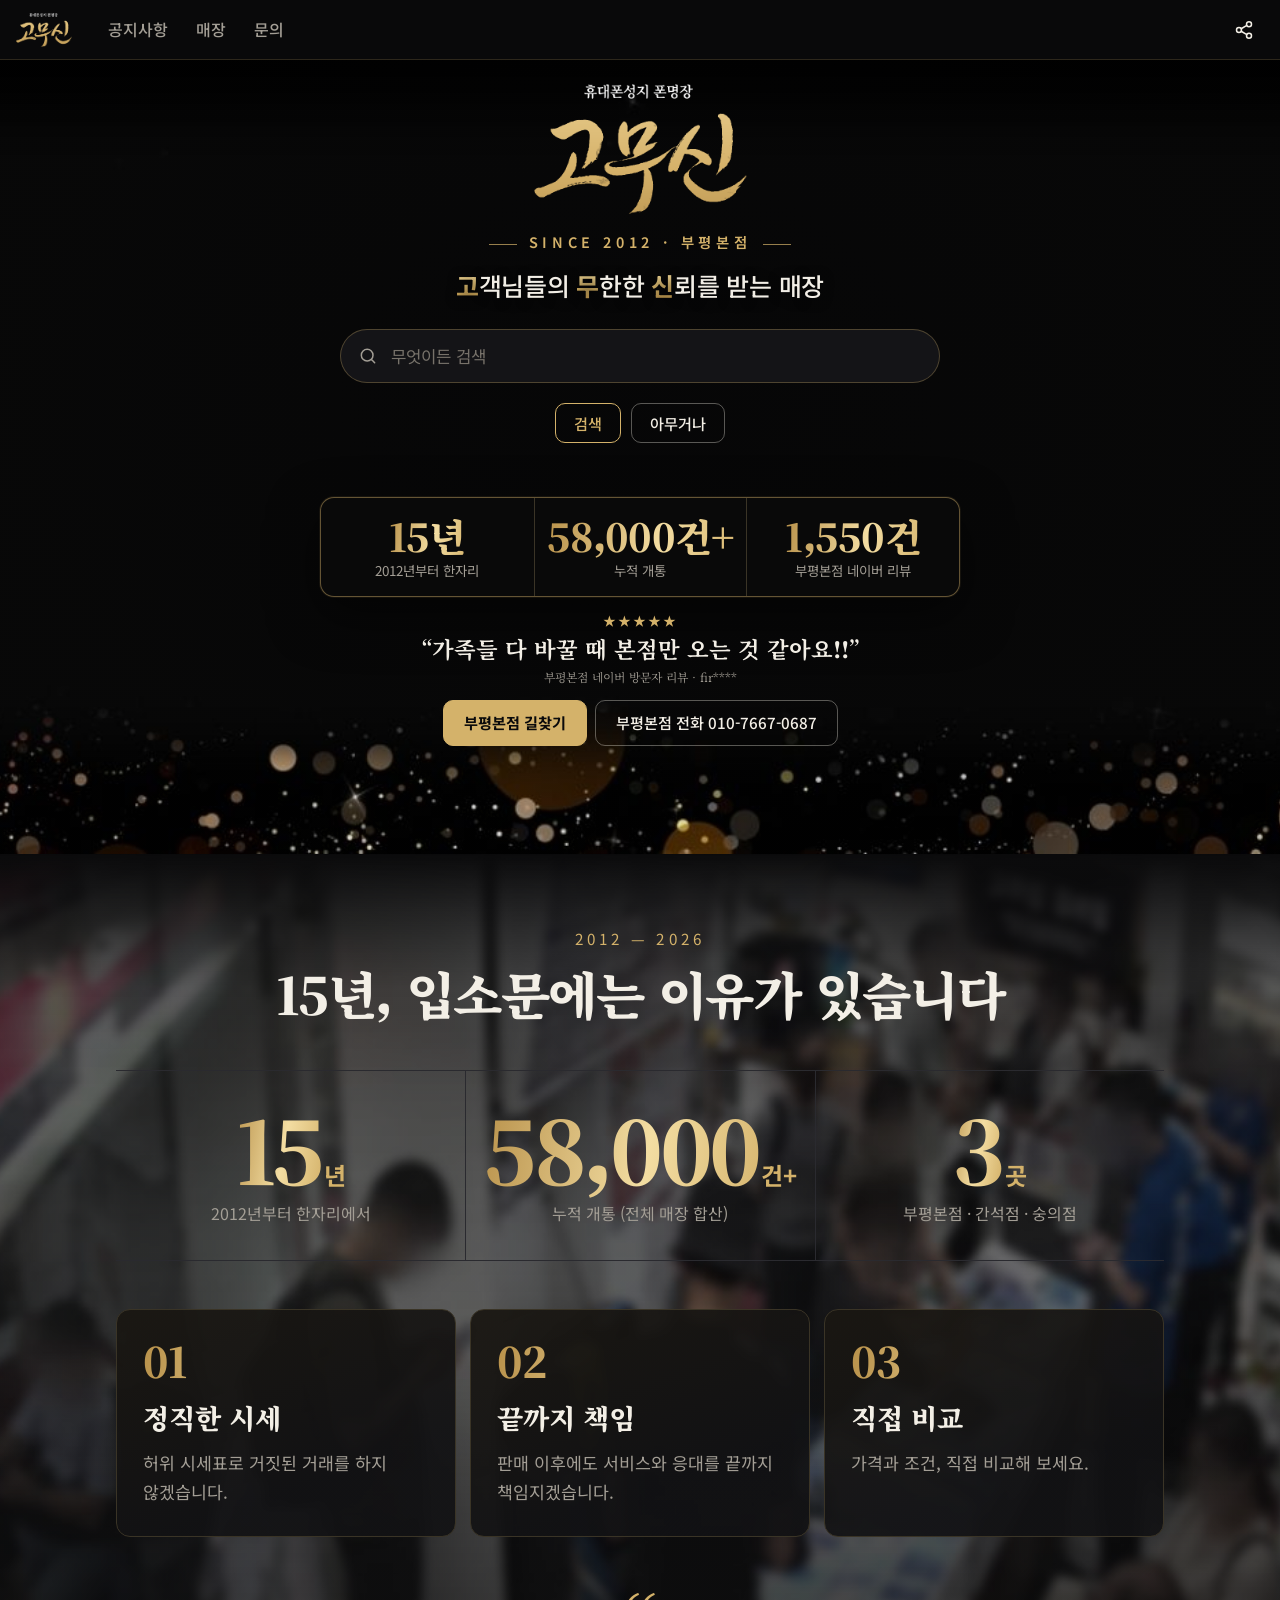
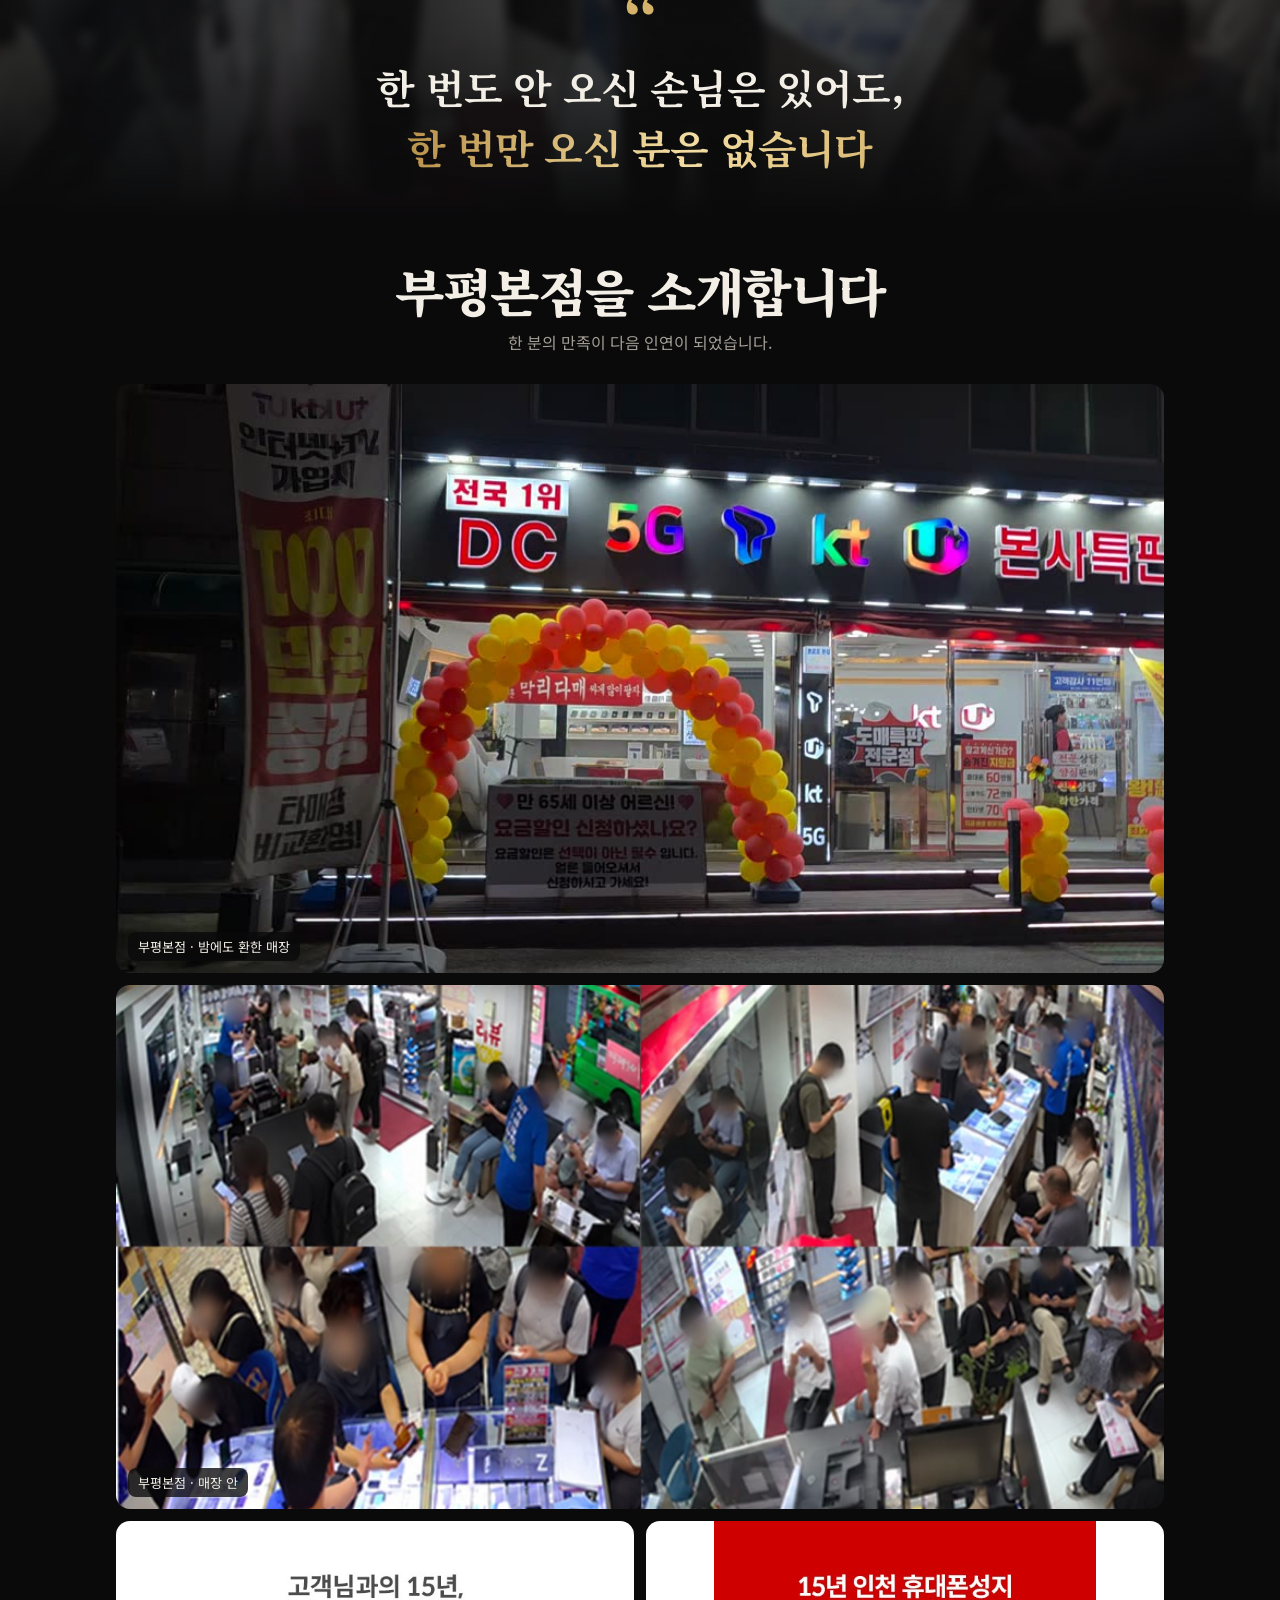
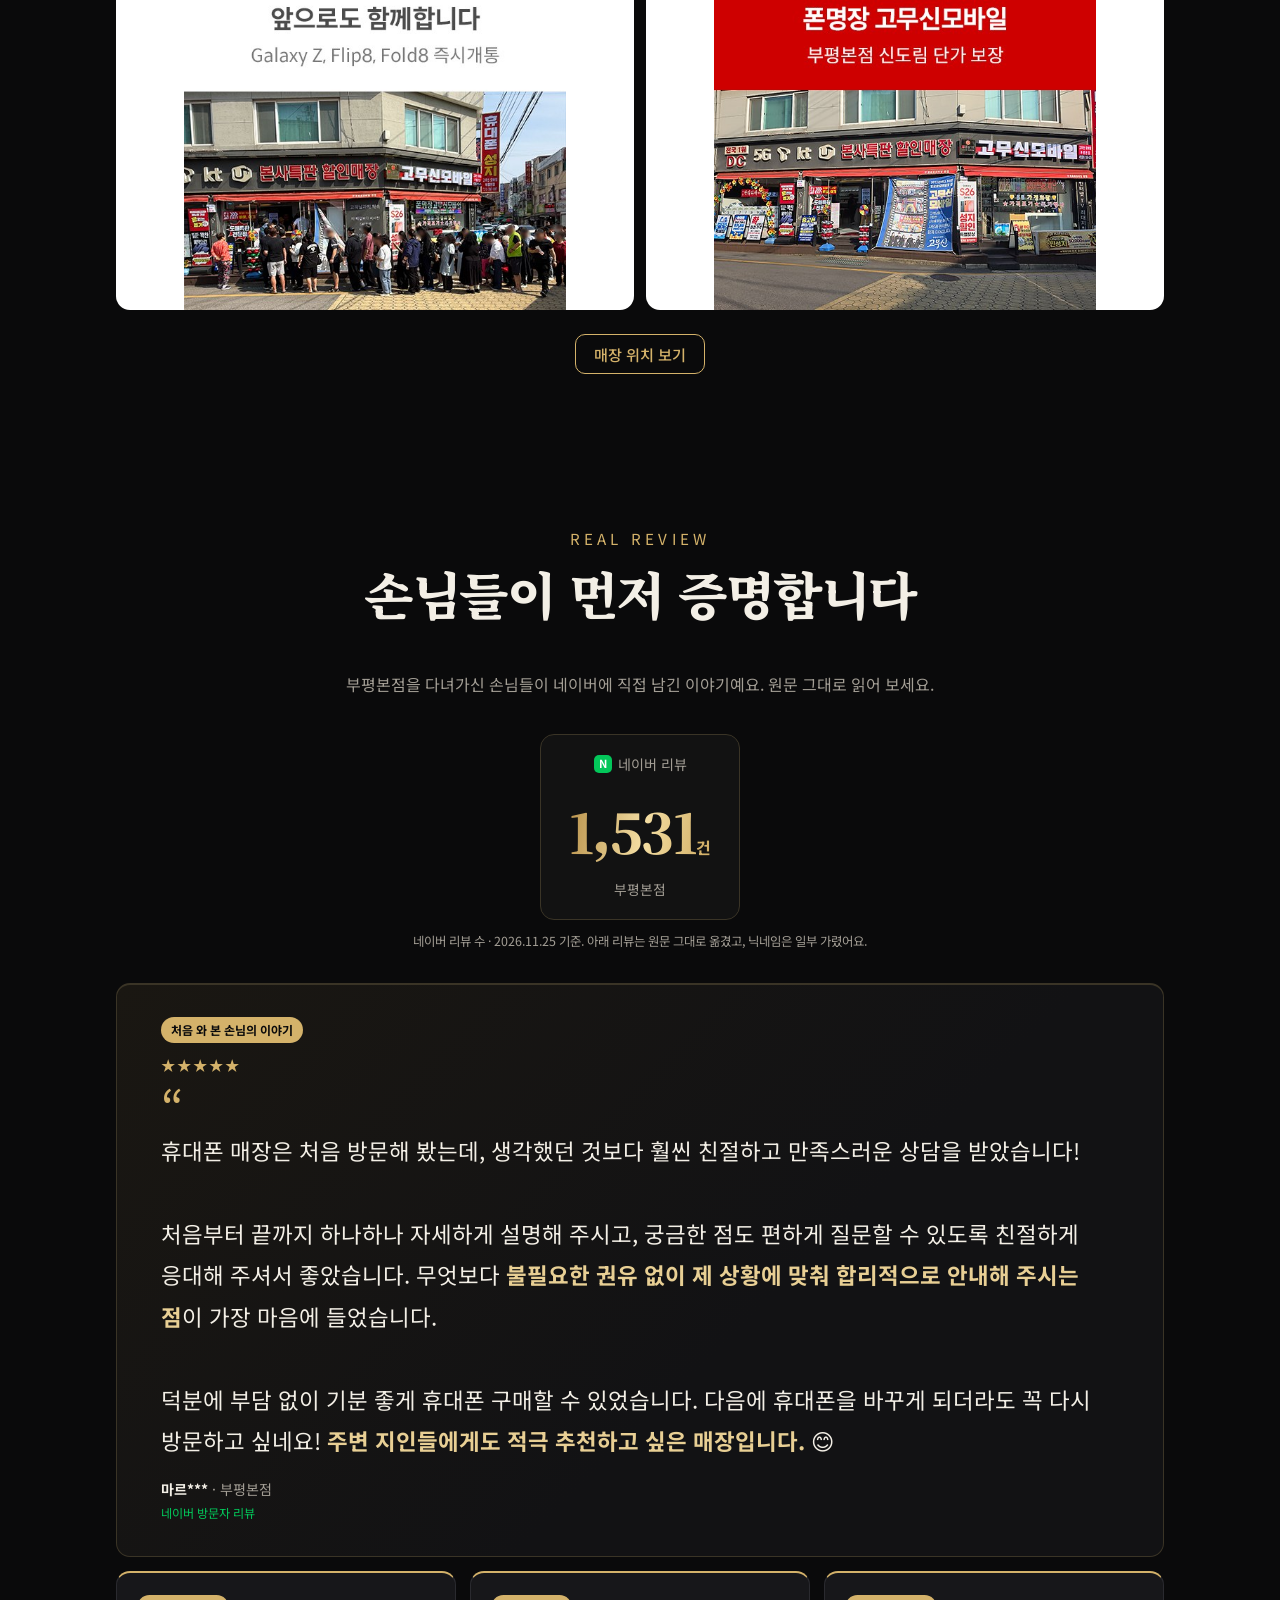
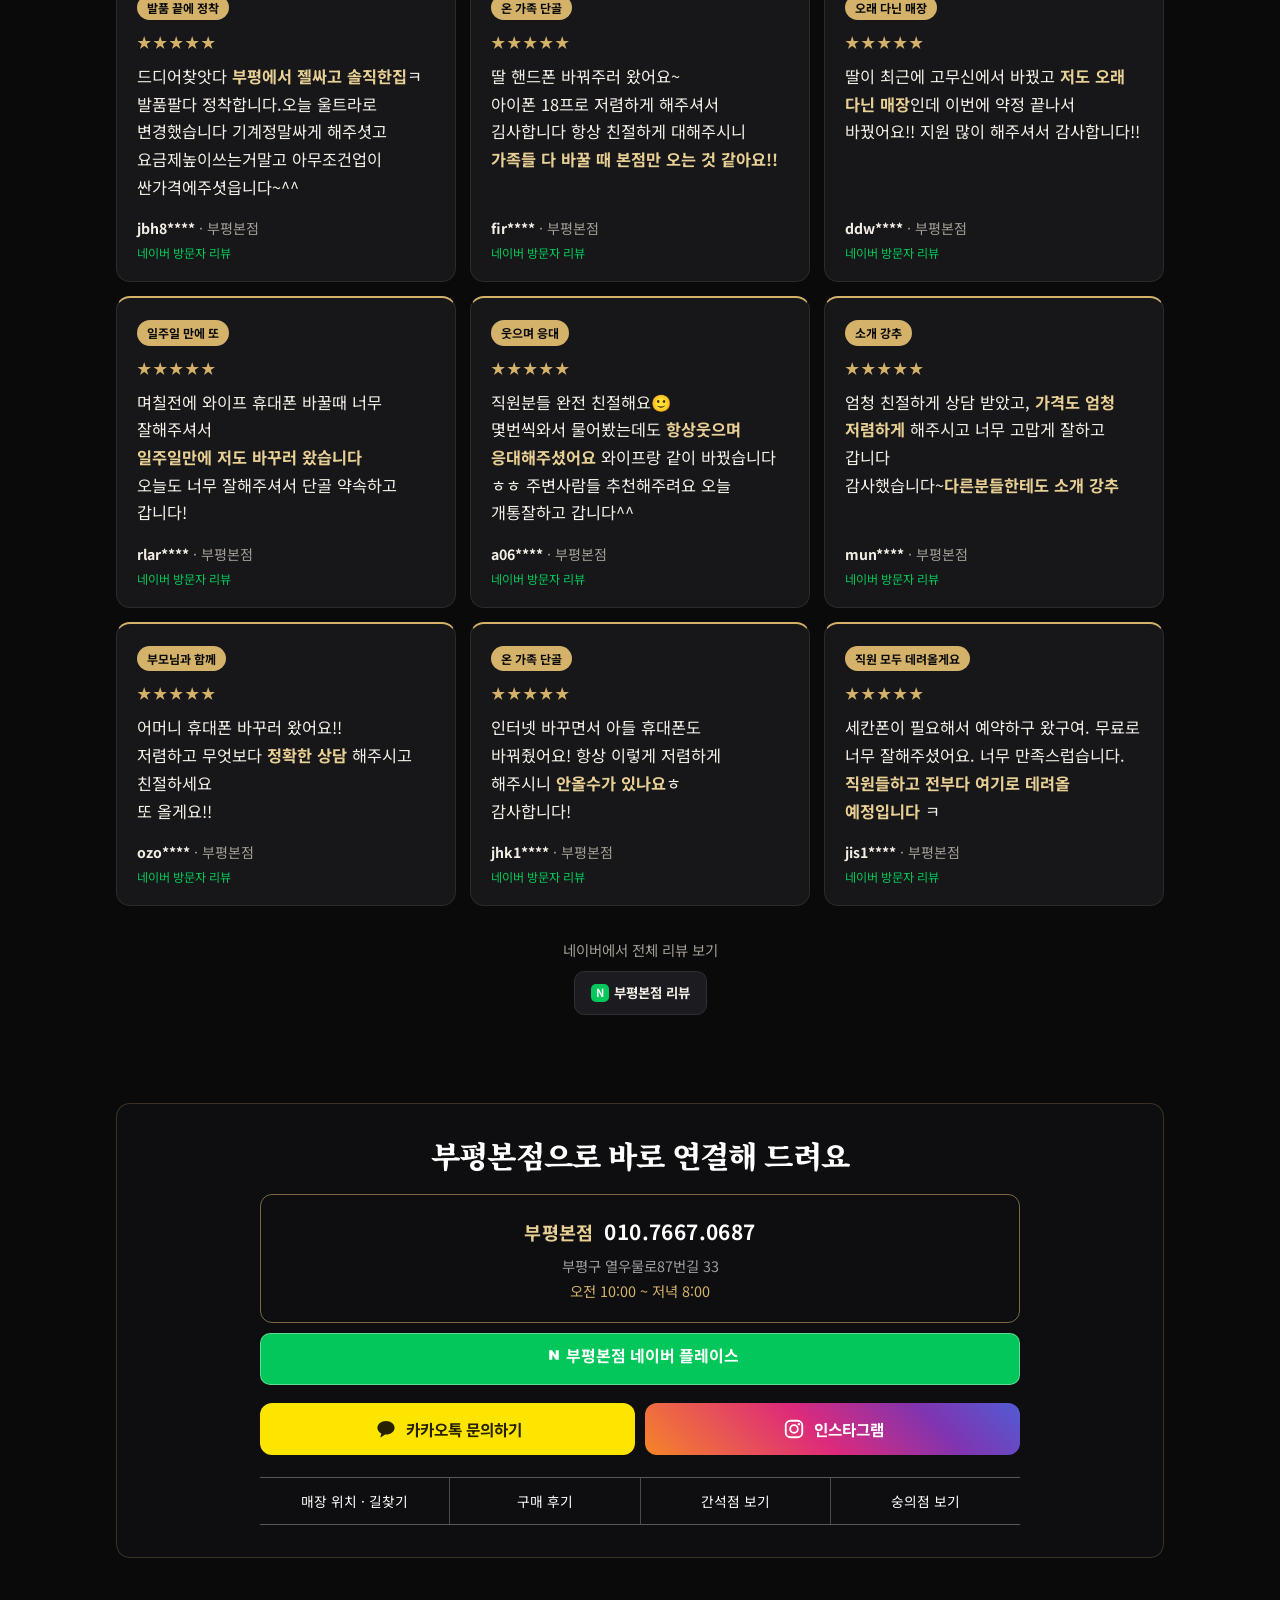
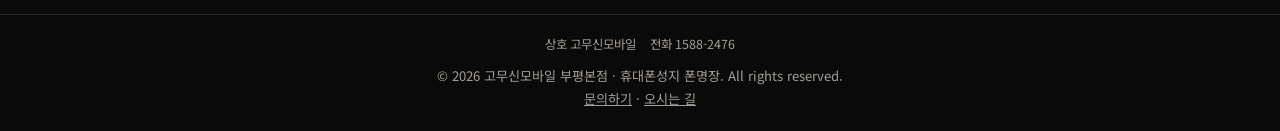
==== commit fbd3f738: "Add files via upload" ====
--- a/gomusin-site/gomusin-site/index.html
+++ b/gomusin-site/gomusin-site/index.html
@@ -16,9 +16,9 @@
   <link rel="preconnect" href="https://fonts.googleapis.com">
   <link rel="preconnect" href="https://fonts.gstatic.com" crossorigin>
   <link href="https://fonts.googleapis.com/css2?family=Noto+Sans+KR:wght@400;500;700;900&family=Noto+Serif+KR:wght@700;900&display=swap" rel="stylesheet">
-  <link rel="stylesheet" href="css/style.css?v=1125x">
+  <link rel="stylesheet" href="css/style.css?v=1126c">
   <!-- 브랜드 색 테마 (지우면 레시피 기본 블루로 돌아가요) -->
-  <link rel="stylesheet" href="css/theme-gomusin.css?v=1125x">
+  <link rel="stylesheet" href="css/theme-gomusin.css?v=1126c">
 </head>
 <body>
   <a class="skip" href="#app">본문 바로가기</a>
@@ -91,27 +91,27 @@
   <div class="modal-root" id="modalRoot"></div>
 
   <!-- 설정값(공개 가능한 값만). PART 2에서 채워요 -->
-  <script src="js/config.js?v=1125x"></script>
+  <script src="js/config.js?v=1126c"></script>
   <!-- 로고·매장 사진·사업자 정보 (assets/brand/README.md 참고) -->
-  <script src="js/brand.js?v=1125x"></script>
+  <script src="js/brand.js?v=1126c"></script>
   <!-- 순서 중요: 가짜 데이터 → API → 화면 도우미 → 각 기능 → 시작 -->
-  <script src="js/mock-data.js?v=1125x"></script>
-  <script src="js/branch-sites.js?v=1125x"></script>
-  <script src="js/api.js?v=1125x"></script>
+  <script src="js/mock-data.js?v=1126c"></script>
+  <script src="js/branch-sites.js?v=1126c"></script>
+  <script src="js/api.js?v=1126c"></script>
   <!-- PART 2: 위 api.js 대신 아래 두 줄을 켜면 실제 Supabase 와 연결돼요
   <script src="https://cdn.jsdelivr.net/npm/@supabase/supabase-js@2.45.4/dist/umd/supabase.min.js"></script>
-  <script src="js/api-supabase.js?v=1125x"></script>
+  <script src="js/api-supabase.js?v=1126c"></script>
   -->
-  <script src="js/ui.js?v=1125x"></script>
-  <script src="js/views/search.js?v=1125x"></script>
-  <script src="js/views/account.js?v=1125x"></script>
-  <script src="js/notices.js?v=1125x"></script>
-  <script src="js/views/notice.js?v=1125x"></script>
-  <script src="js/views/board.js?v=1125x"></script>
-  <script src="js/views/contact.js?v=1125x"></script>
-  <script src="js/views/store.js?v=1125x"></script>
-  <script src="js/views/shop.js?v=1125x"></script>
-  <script src="js/views/booking.js?v=1125x"></script>
-  <script src="js/app.js?v=1125x"></script>
+  <script src="js/ui.js?v=1126c"></script>
+  <script src="js/views/search.js?v=1126c"></script>
+  <script src="js/views/account.js?v=1126c"></script>
+  <script src="js/notices.js?v=1126c"></script>
+  <script src="js/views/notice.js?v=1126c"></script>
+  <script src="js/views/board.js?v=1126c"></script>
+  <script src="js/views/contact.js?v=1126c"></script>
+  <script src="js/views/store.js?v=1126c"></script>
+  <script src="js/views/shop.js?v=1126c"></script>
+  <script src="js/views/booking.js?v=1126c"></script>
+  <script src="js/app.js?v=1126c"></script>
 </body>
 </html>
--- a/gomusin-site/gomusin-site/css/theme-gomusin.css
+++ b/gomusin-site/gomusin-site/css/theme-gomusin.css
@@ -367,3 +367,23 @@
 .brand-trust::before { transform: translateZ(0); }
 .reveal { will-change: auto; }
 .reveal:not(.in) { will-change: opacity, transform; }
+
+/* ===== 매장 사진 3장: 위에 큰 대표 사진 1장 + 아래 2장 ===== */
+.bg-grid.n3 figure:first-child { grid-column: span 6; aspect-ratio: 16 / 8; }
+.bg-grid.n3 figure:nth-child(n+2) { grid-column: span 3; aspect-ratio: 4 / 3; }
+@media (max-width: 640px) {
+  .bg-grid.n3 figure:first-child { grid-column: span 2; aspect-ratio: 4 / 3; }
+  .bg-grid.n3 figure:nth-child(n+2) { grid-column: span 1; aspect-ratio: 1 / 1; }
+}
+/* 리뷰 접기: PC에서도 처음엔 정해진 개수만 (3칸씩 꽉 차게) */
+.brand-reviews:not(.rv-open) .rv-extra { display: none; }
+.brand-reviews:not(.rv-open) .rv-morebtn { display: flex; }
+/* 글씨가 들어간 배너 사진은 잘리지 않게 통째로 */
+.bg-grid figure.fit { background: #fff; }
+.bg-grid figure.fit img { object-fit: contain; }
+.bg-grid figure.fit:hover img { transform: none; }
+/* 매장 영상 (사진 위, 소리 없이 반복) */
+.bg-video { position: relative; margin: 0 0 12px; border-radius: var(--radius-card); overflow: hidden; background: #000; aspect-ratio: 16 / 9; }
+.bg-video video { width: 100%; height: 100%; object-fit: cover; display: block; }
+.bg-video figcaption { position: absolute; left: 12px; bottom: 12px; background: rgba(10,10,11,.78); color: var(--color-text); font-size: .82rem; padding: 4px 10px; border-radius: 8px; }
+@media (max-width: 640px) { .bg-video { margin-bottom: 8px; } }
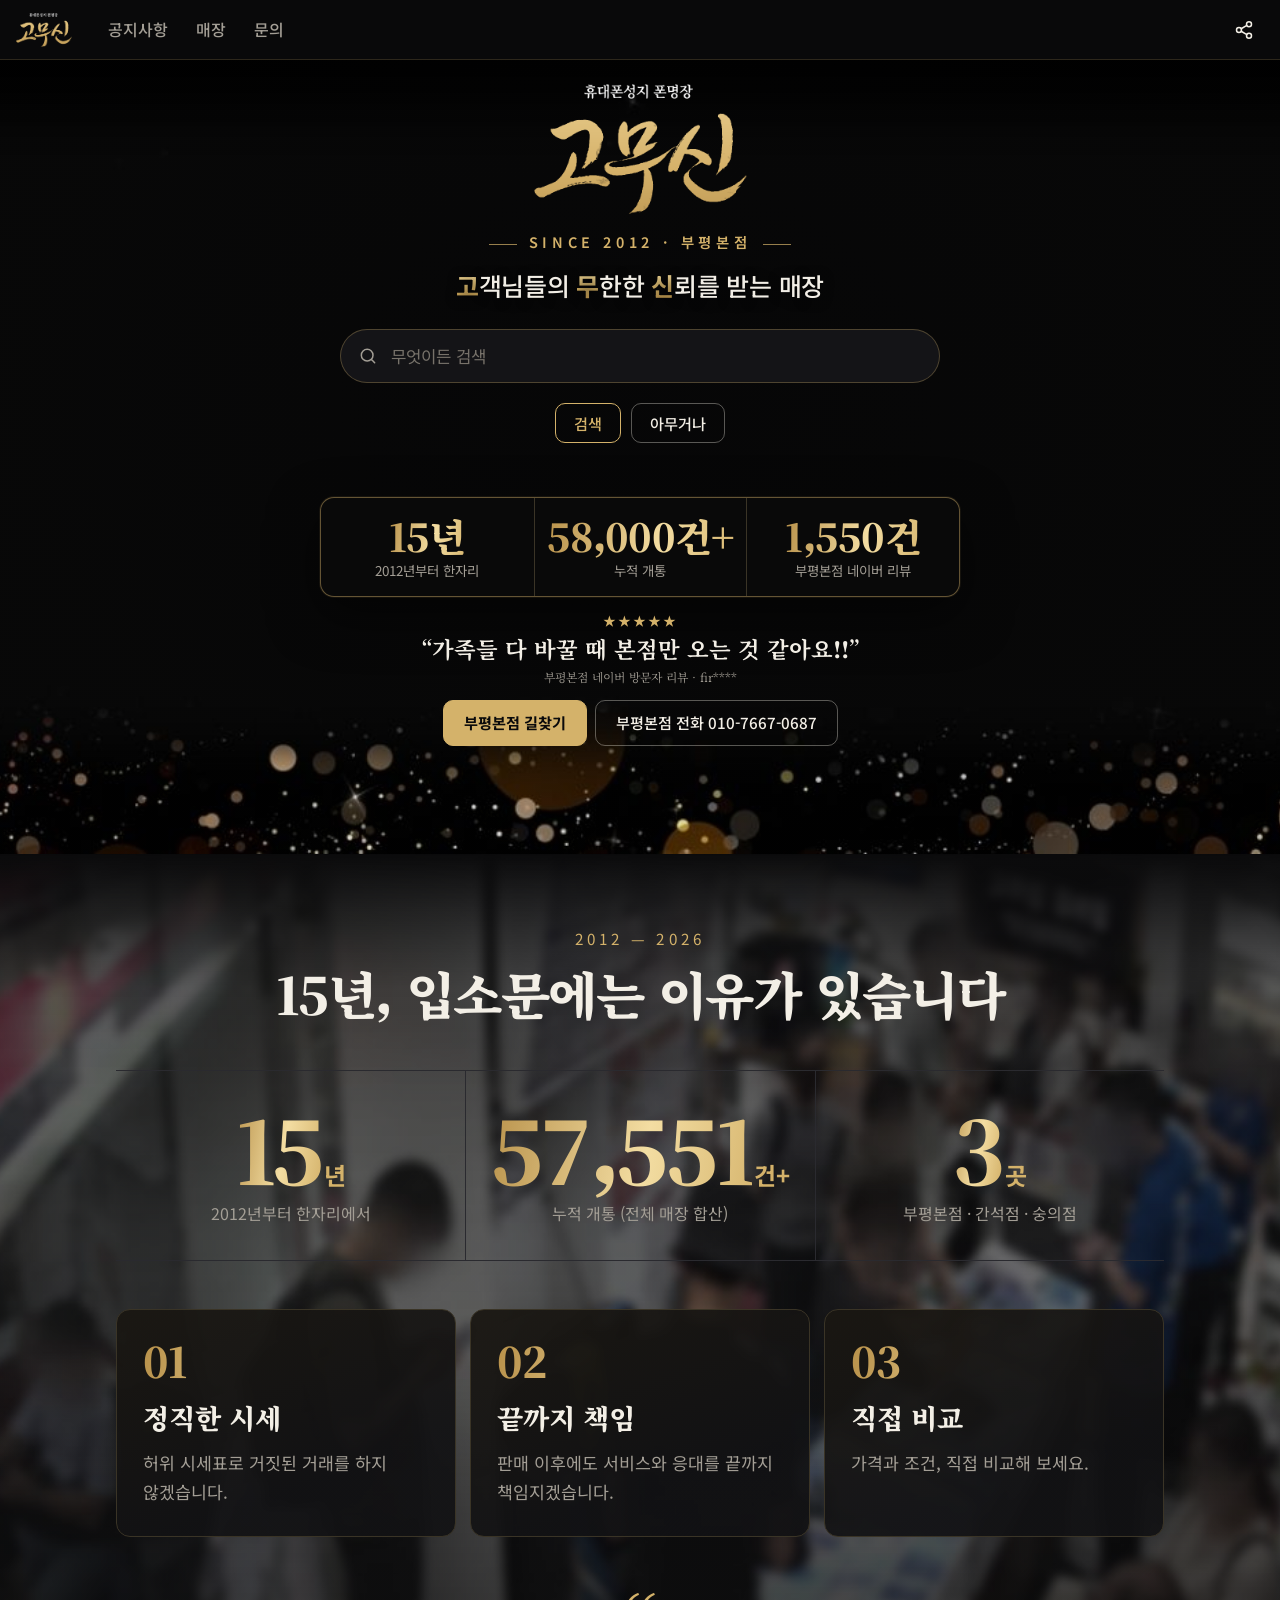
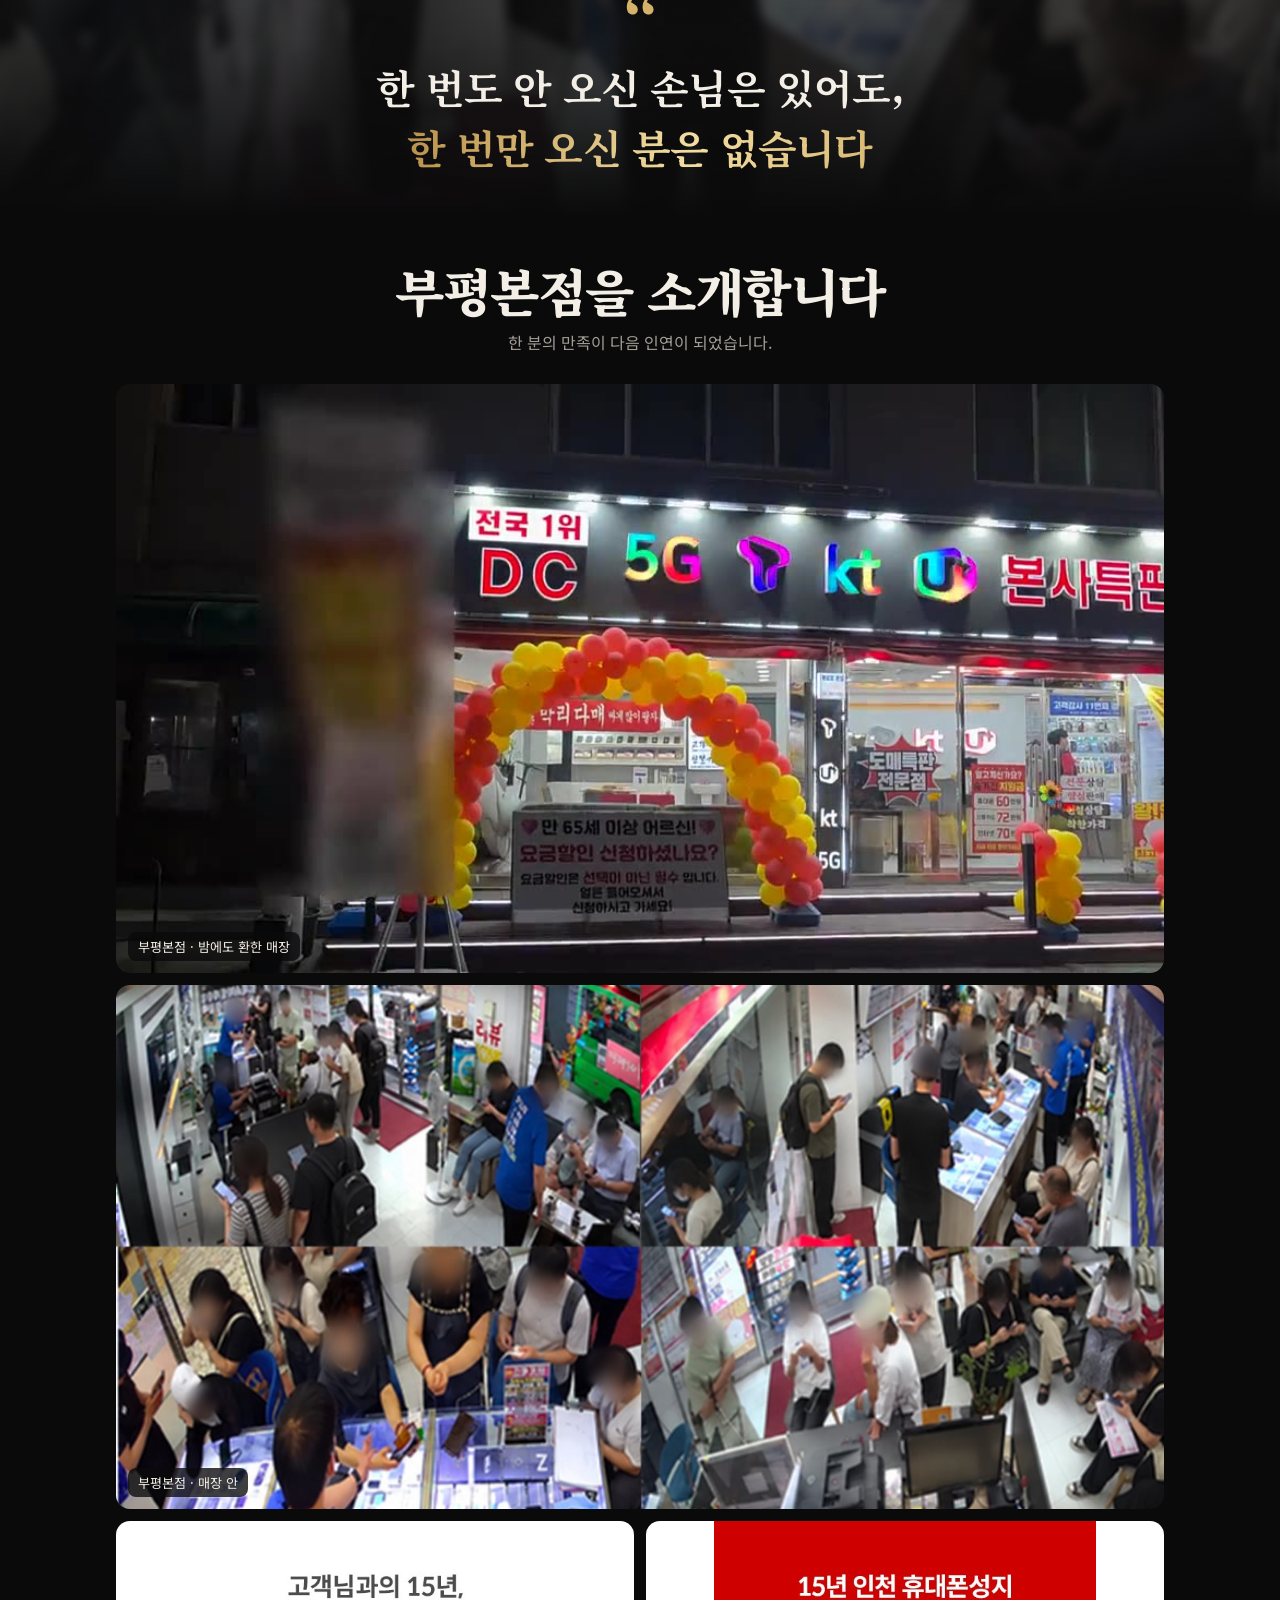
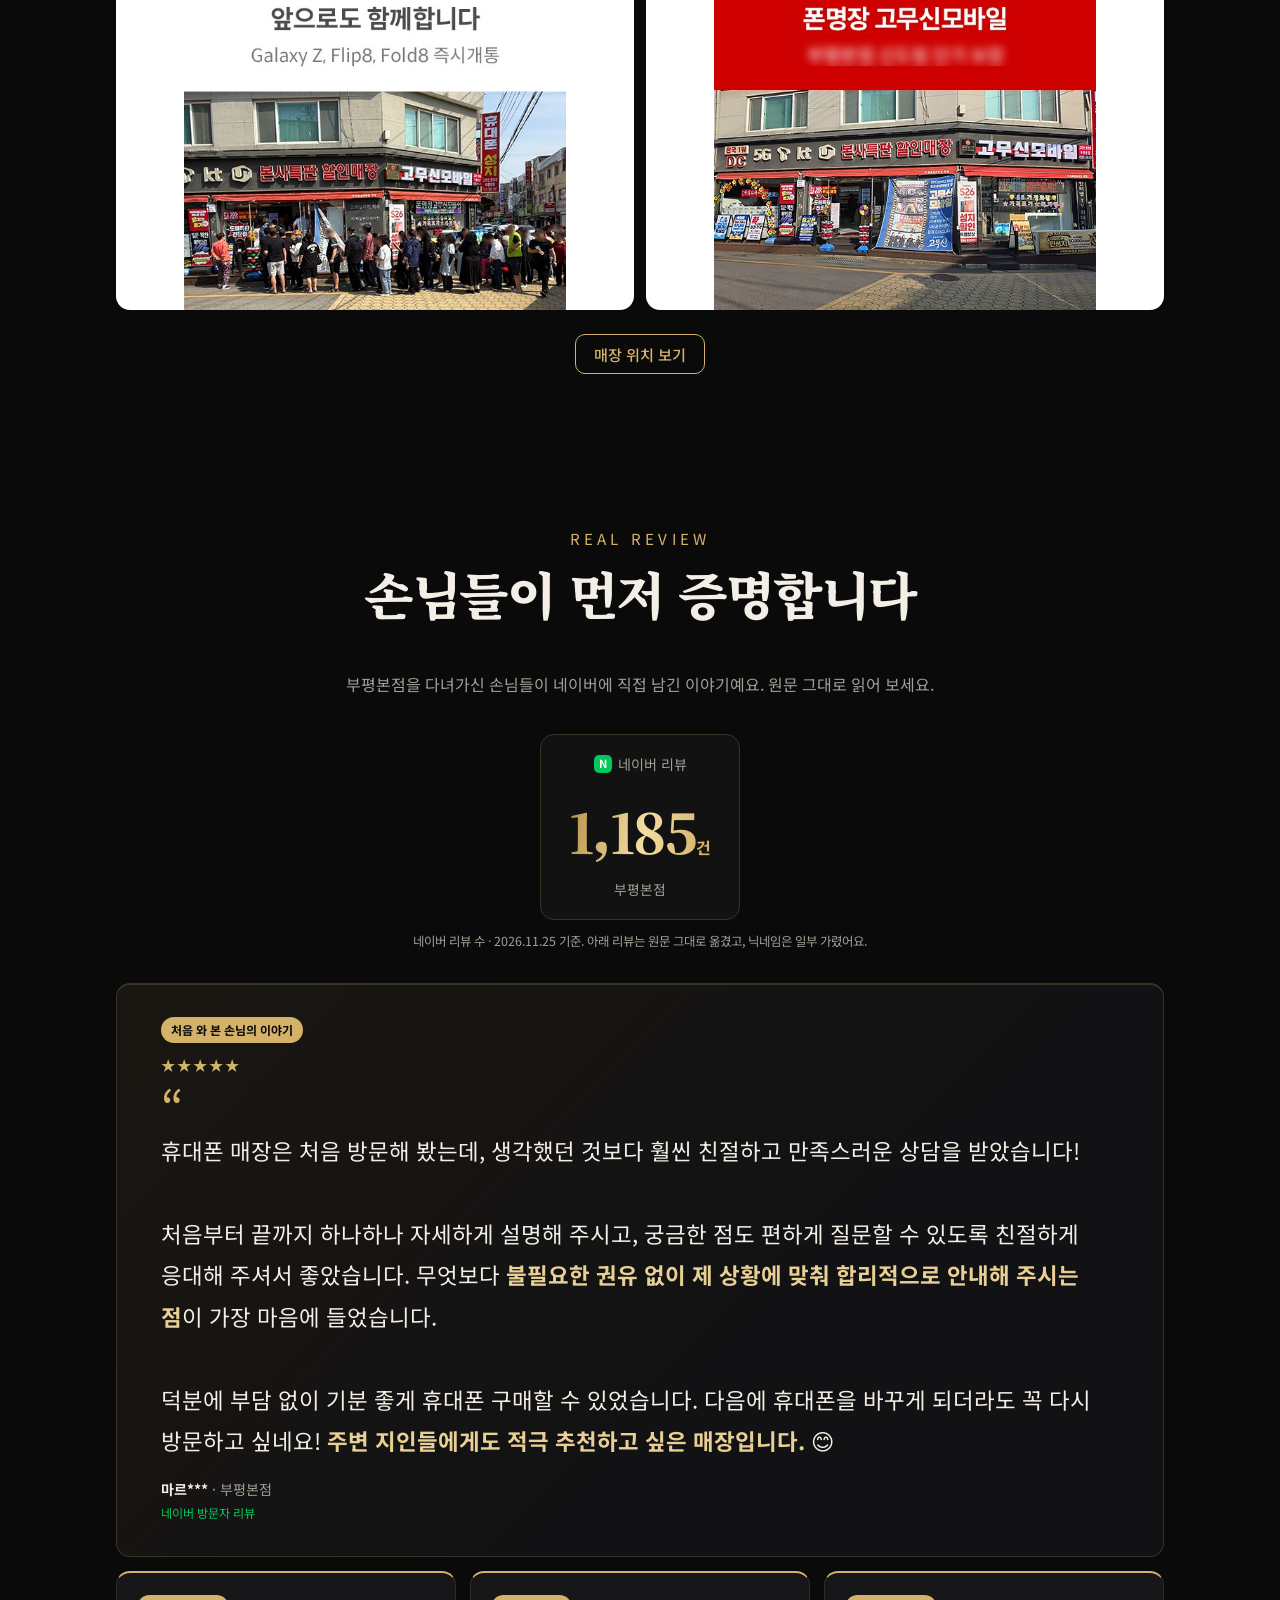
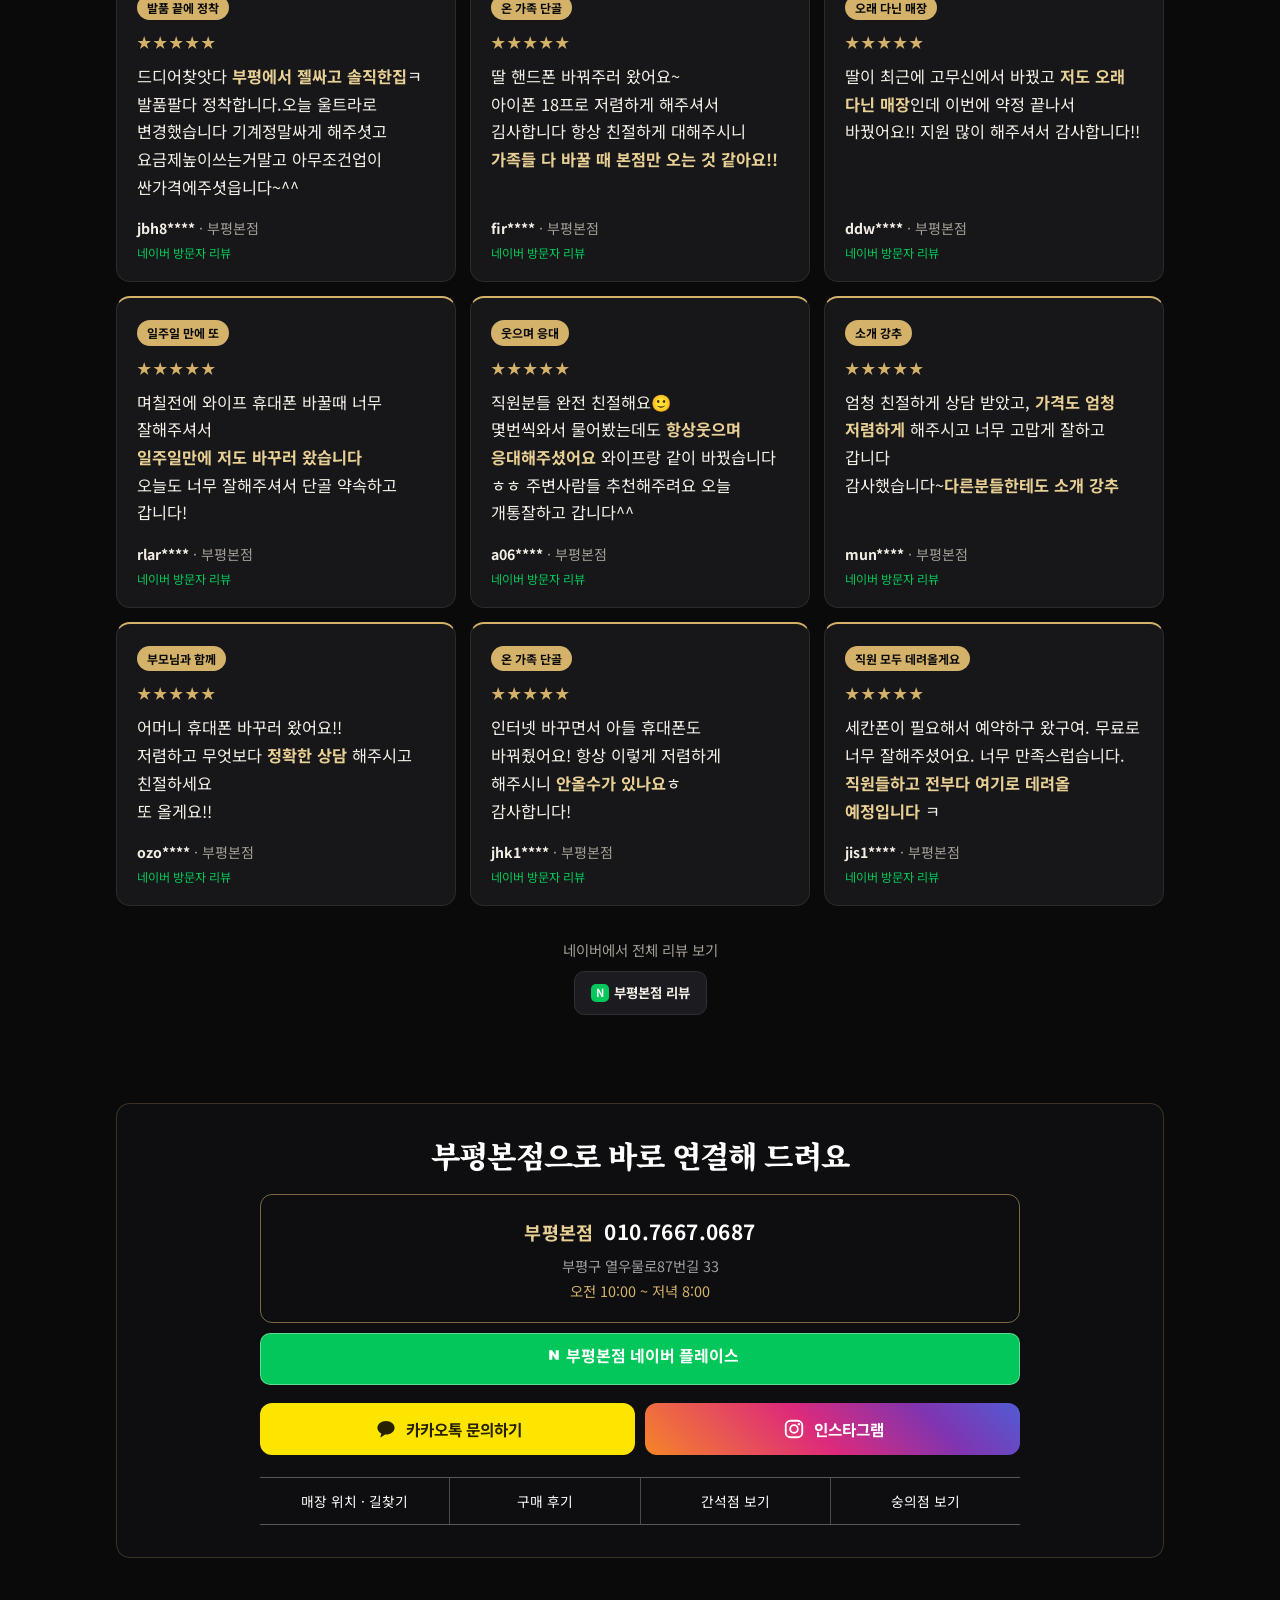
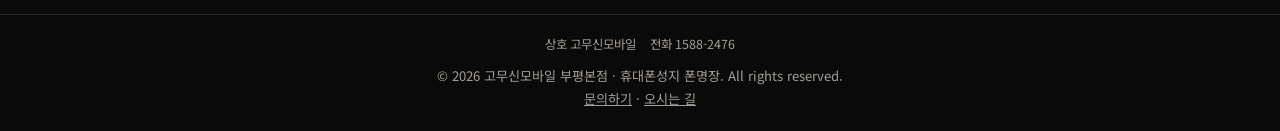
==== commit c6d5bdee: "Add files via upload" ====
--- a/gomusin-site/gomusin-site/index.html
+++ b/gomusin-site/gomusin-site/index.html
@@ -16,9 +16,9 @@
   <link rel="preconnect" href="https://fonts.googleapis.com">
   <link rel="preconnect" href="https://fonts.gstatic.com" crossorigin>
   <link href="https://fonts.googleapis.com/css2?family=Noto+Sans+KR:wght@400;500;700;900&family=Noto+Serif+KR:wght@700;900&display=swap" rel="stylesheet">
-  <link rel="stylesheet" href="css/style.css?v=1126c">
+  <link rel="stylesheet" href="css/style.css?v=1126e">
   <!-- 브랜드 색 테마 (지우면 레시피 기본 블루로 돌아가요) -->
-  <link rel="stylesheet" href="css/theme-gomusin.css?v=1126c">
+  <link rel="stylesheet" href="css/theme-gomusin.css?v=1126e">
 </head>
 <body>
   <a class="skip" href="#app">본문 바로가기</a>
@@ -91,27 +91,27 @@
   <div class="modal-root" id="modalRoot"></div>
 
   <!-- 설정값(공개 가능한 값만). PART 2에서 채워요 -->
-  <script src="js/config.js?v=1126c"></script>
+  <script src="js/config.js?v=1126e"></script>
   <!-- 로고·매장 사진·사업자 정보 (assets/brand/README.md 참고) -->
-  <script src="js/brand.js?v=1126c"></script>
+  <script src="js/brand.js?v=1126e"></script>
   <!-- 순서 중요: 가짜 데이터 → API → 화면 도우미 → 각 기능 → 시작 -->
-  <script src="js/mock-data.js?v=1126c"></script>
-  <script src="js/branch-sites.js?v=1126c"></script>
-  <script src="js/api.js?v=1126c"></script>
+  <script src="js/mock-data.js?v=1126e"></script>
+  <script src="js/branch-sites.js?v=1126e"></script>
+  <script src="js/api.js?v=1126e"></script>
   <!-- PART 2: 위 api.js 대신 아래 두 줄을 켜면 실제 Supabase 와 연결돼요
   <script src="https://cdn.jsdelivr.net/npm/@supabase/supabase-js@2.45.4/dist/umd/supabase.min.js"></script>
-  <script src="js/api-supabase.js?v=1126c"></script>
+  <script src="js/api-supabase.js?v=1126e"></script>
   -->
-  <script src="js/ui.js?v=1126c"></script>
-  <script src="js/views/search.js?v=1126c"></script>
-  <script src="js/views/account.js?v=1126c"></script>
-  <script src="js/notices.js?v=1126c"></script>
-  <script src="js/views/notice.js?v=1126c"></script>
-  <script src="js/views/board.js?v=1126c"></script>
-  <script src="js/views/contact.js?v=1126c"></script>
-  <script src="js/views/store.js?v=1126c"></script>
-  <script src="js/views/shop.js?v=1126c"></script>
-  <script src="js/views/booking.js?v=1126c"></script>
-  <script src="js/app.js?v=1126c"></script>
+  <script src="js/ui.js?v=1126e"></script>
+  <script src="js/views/search.js?v=1126e"></script>
+  <script src="js/views/account.js?v=1126e"></script>
+  <script src="js/notices.js?v=1126e"></script>
+  <script src="js/views/notice.js?v=1126e"></script>
+  <script src="js/views/board.js?v=1126e"></script>
+  <script src="js/views/contact.js?v=1126e"></script>
+  <script src="js/views/store.js?v=1126e"></script>
+  <script src="js/views/shop.js?v=1126e"></script>
+  <script src="js/views/booking.js?v=1126e"></script>
+  <script src="js/app.js?v=1126e"></script>
 </body>
 </html>
--- a/gomusin-site/gomusin-site/css/theme-gomusin.css
+++ b/gomusin-site/gomusin-site/css/theme-gomusin.css
@@ -387,3 +387,8 @@
 .bg-video video { width: 100%; height: 100%; object-fit: cover; display: block; }
 .bg-video figcaption { position: absolute; left: 12px; bottom: 12px; background: rgba(10,10,11,.78); color: var(--color-text); font-size: .82rem; padding: 4px 10px; border-radius: 8px; }
 @media (max-width: 640px) { .bg-video { margin-bottom: 8px; } }
+
+/* 숫자가 올라갈 때 글자 폭이 흔들리지 않게 */
+.hp-stats b, .tr-stats b, .rv-sum b { font-variant-numeric: tabular-nums; }
+/* 긴 제목·문장이 좁은 화면에서 잘리지 않게 줄바꿈 */
+.rv-title, .rv-lead, .tr-title, .bg-head h2 { max-width: 100%; word-break: keep-all; overflow-wrap: anywhere; }
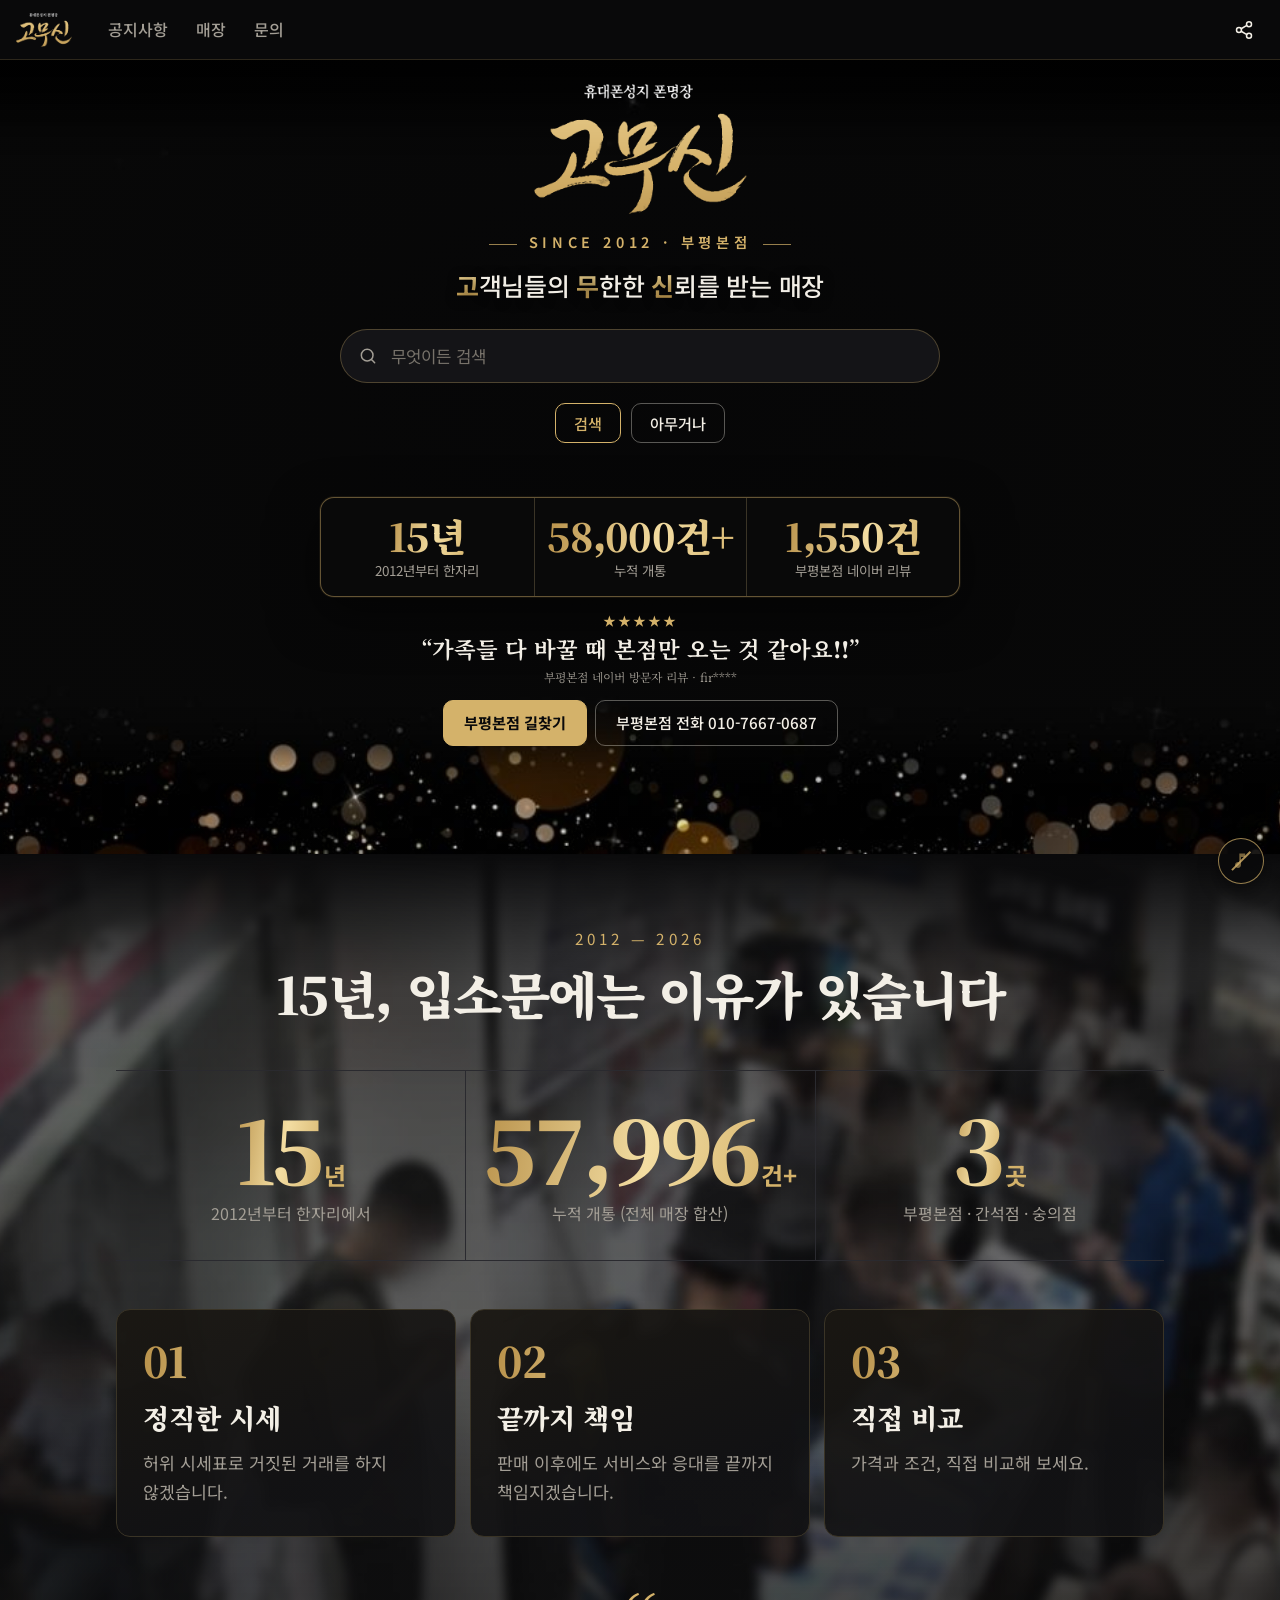
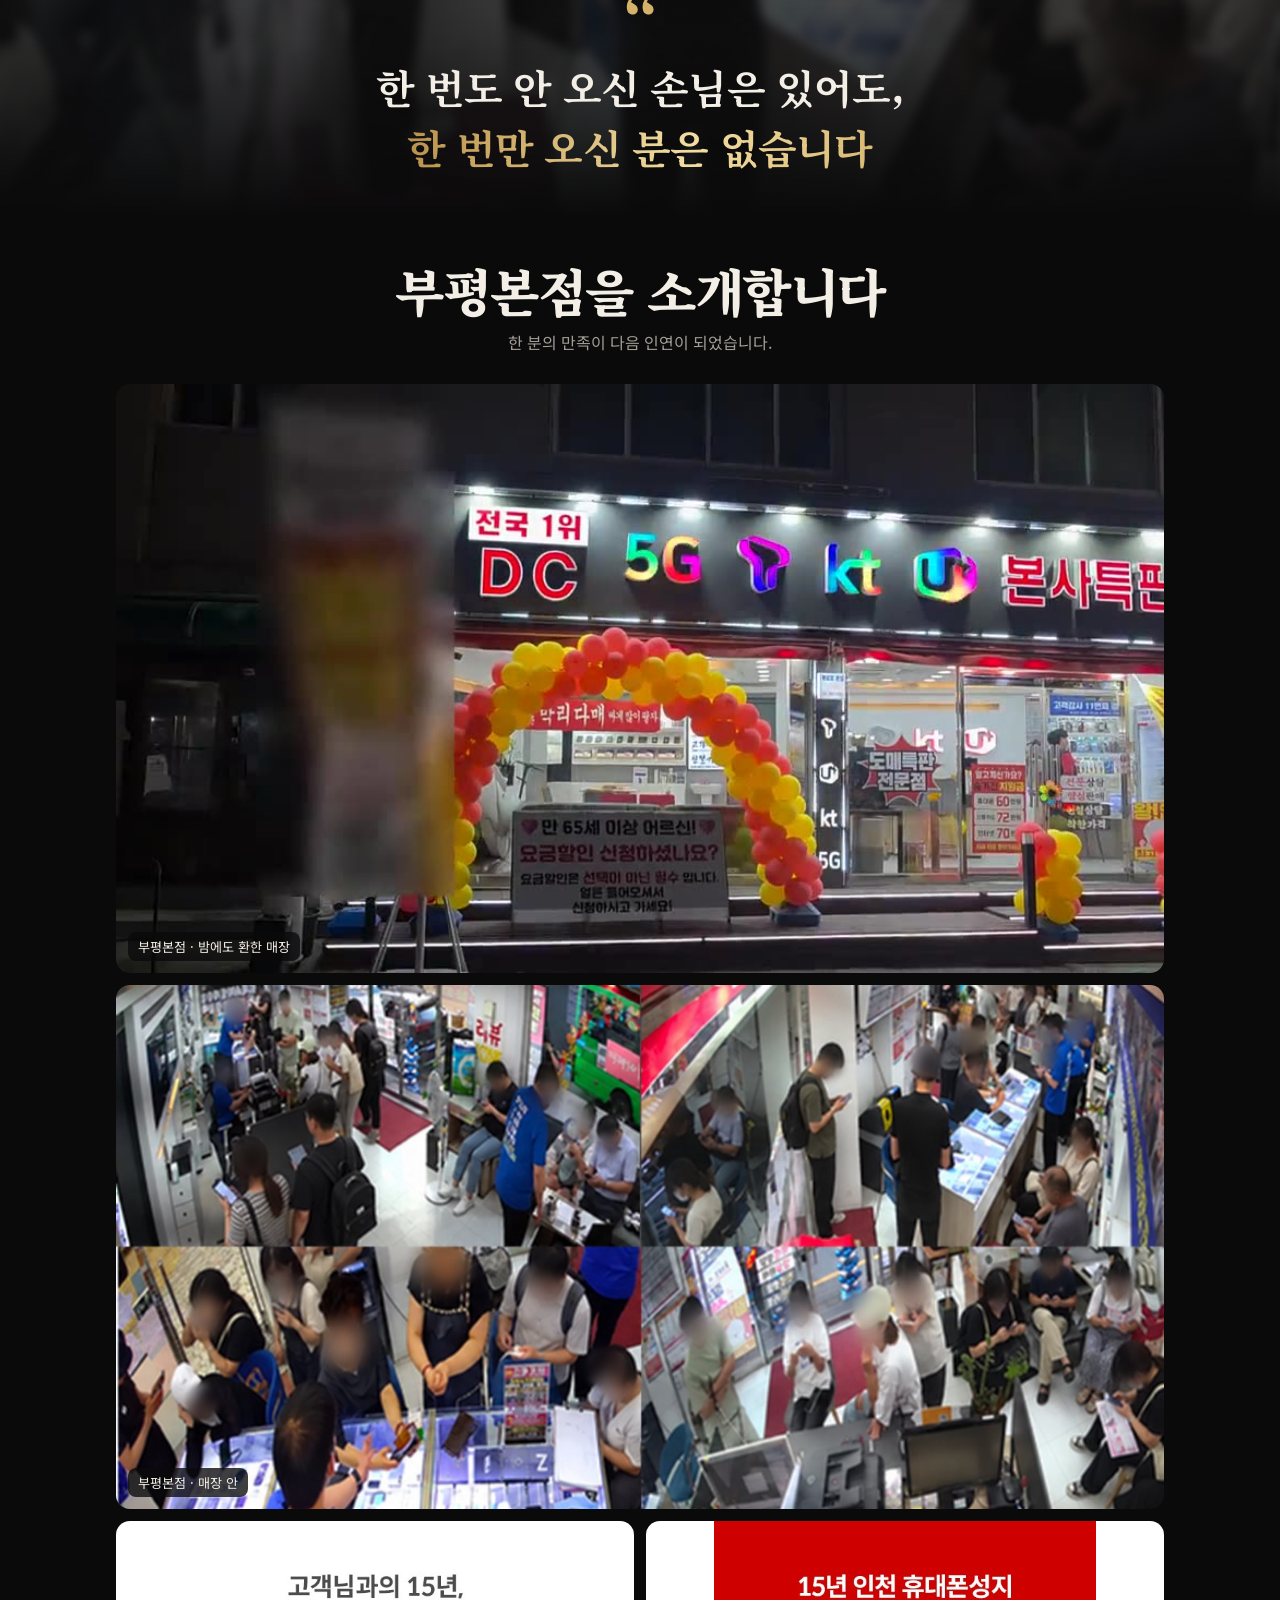
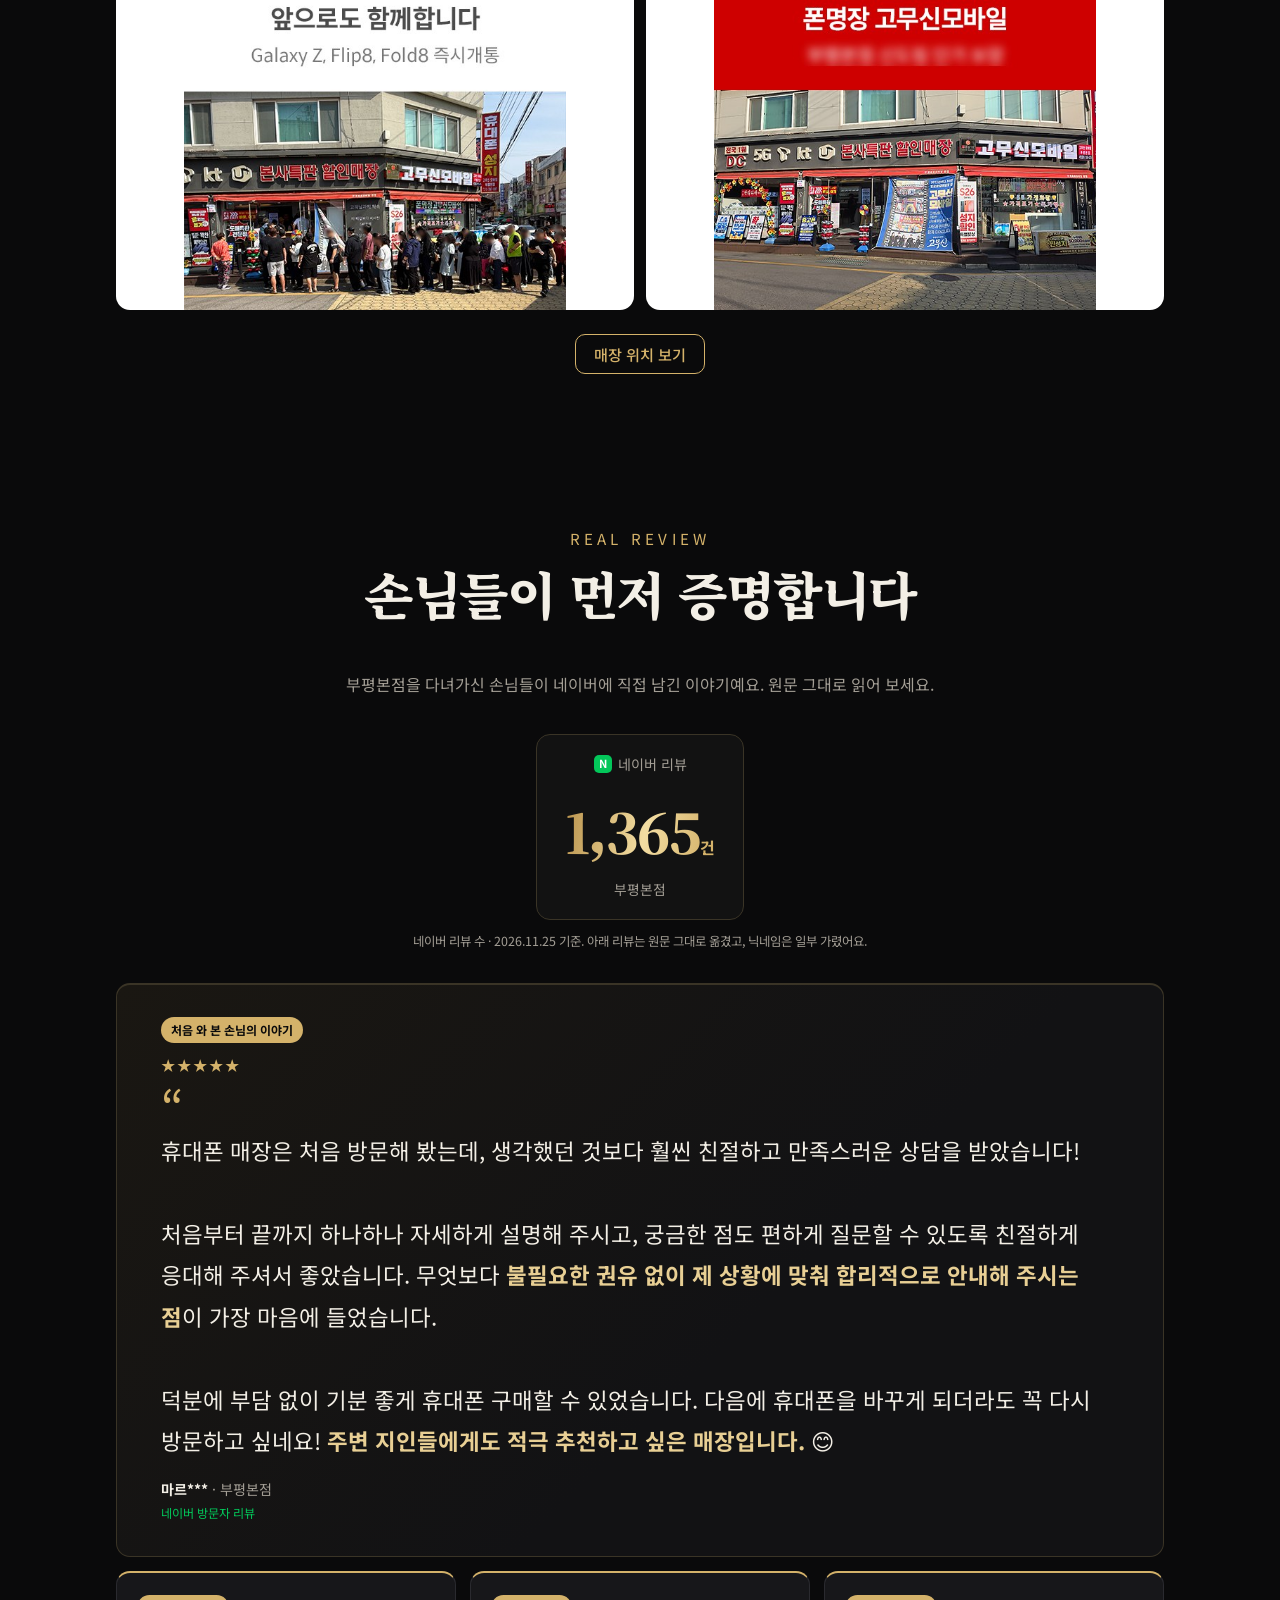
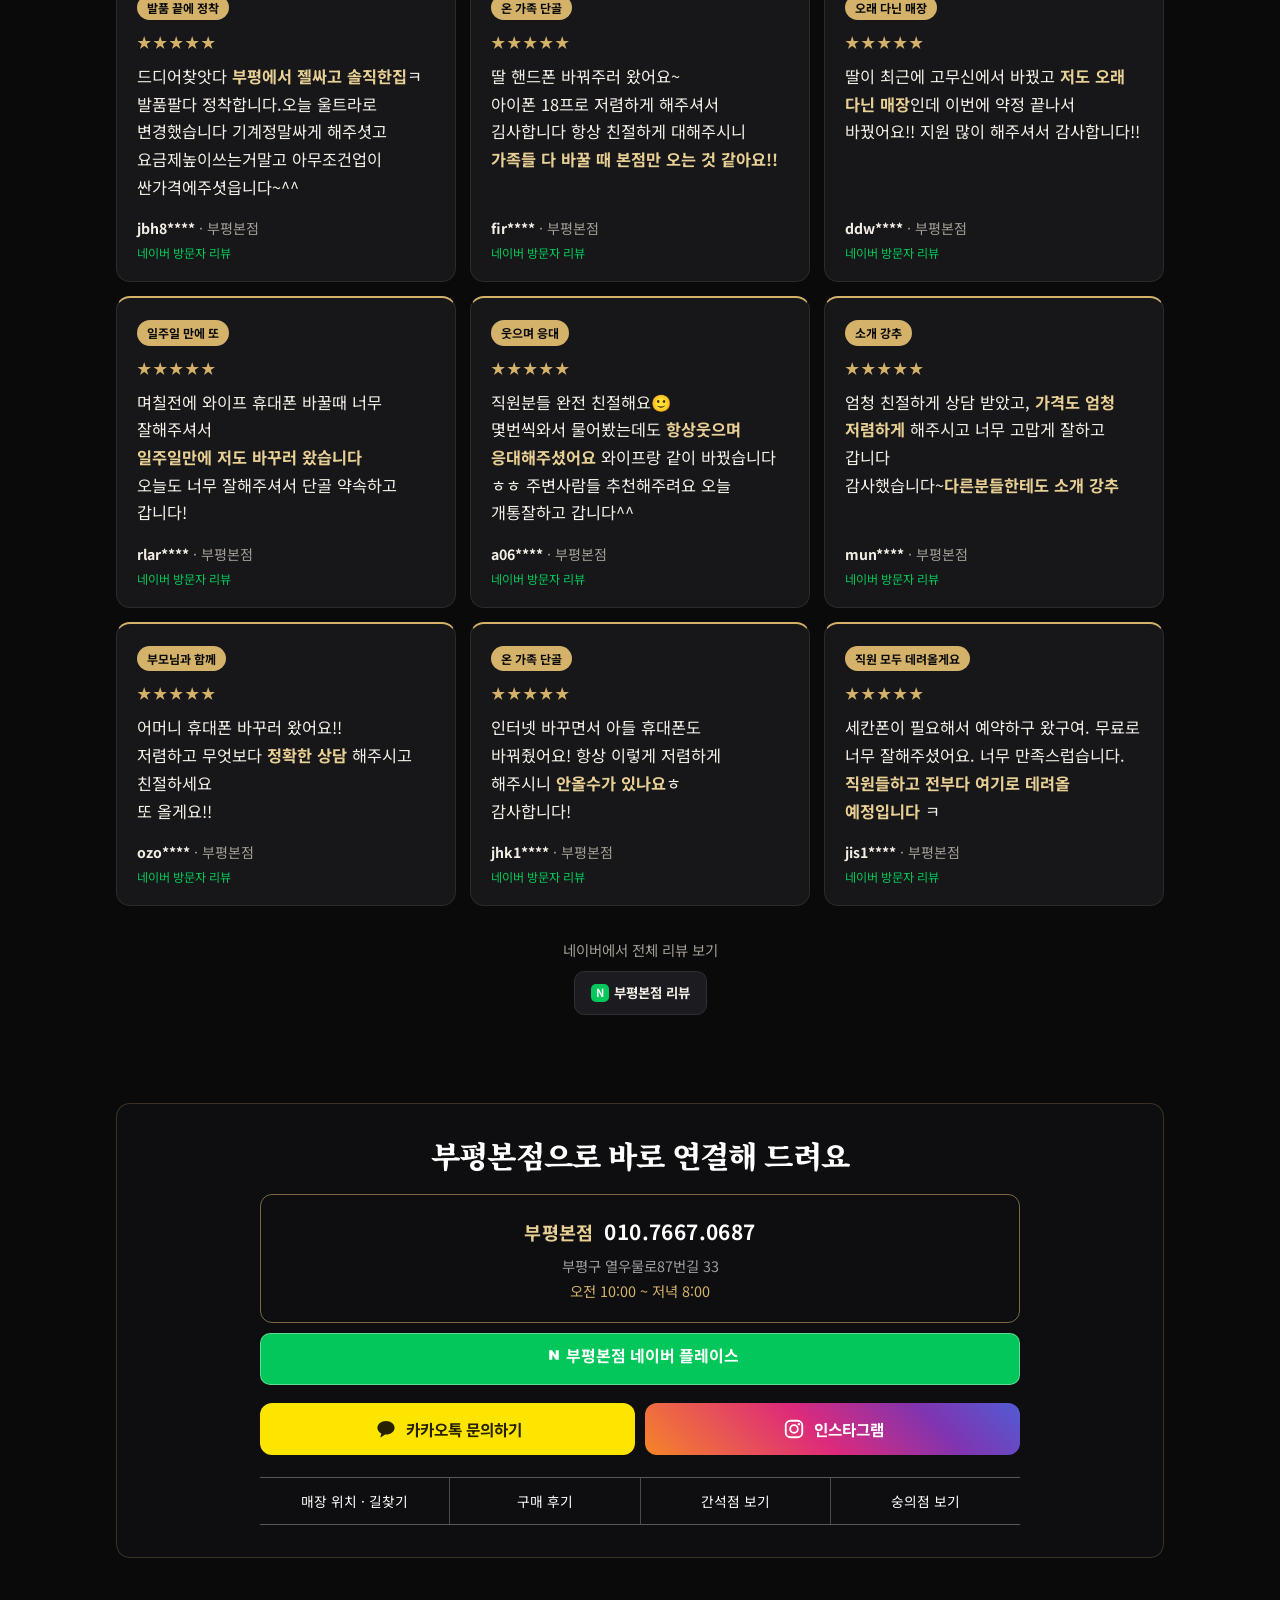
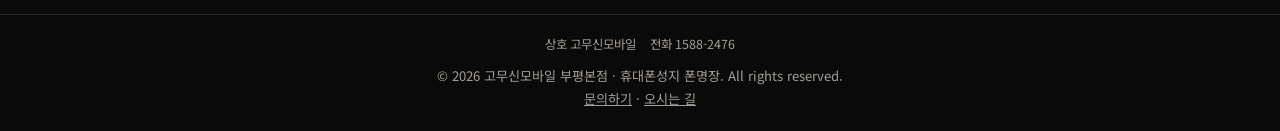
==== commit 147978cd: "Add files via upload" ====
--- a/gomusin-site/gomusin-site/index.html
+++ b/gomusin-site/gomusin-site/index.html
@@ -16,9 +16,9 @@
   <link rel="preconnect" href="https://fonts.googleapis.com">
   <link rel="preconnect" href="https://fonts.gstatic.com" crossorigin>
   <link href="https://fonts.googleapis.com/css2?family=Noto+Sans+KR:wght@400;500;700;900&family=Noto+Serif+KR:wght@700;900&display=swap" rel="stylesheet">
-  <link rel="stylesheet" href="css/style.css?v=1126e">
+  <link rel="stylesheet" href="css/style.css?v=1126i">
   <!-- 브랜드 색 테마 (지우면 레시피 기본 블루로 돌아가요) -->
-  <link rel="stylesheet" href="css/theme-gomusin.css?v=1126e">
+  <link rel="stylesheet" href="css/theme-gomusin.css?v=1126i">
 </head>
 <body>
   <a class="skip" href="#app">본문 바로가기</a>
@@ -91,27 +91,28 @@
   <div class="modal-root" id="modalRoot"></div>
 
   <!-- 설정값(공개 가능한 값만). PART 2에서 채워요 -->
-  <script src="js/config.js?v=1126e"></script>
+  <script src="js/config.js?v=1126i"></script>
   <!-- 로고·매장 사진·사업자 정보 (assets/brand/README.md 참고) -->
-  <script src="js/brand.js?v=1126e"></script>
+  <script src="js/brand.js?v=1126i"></script>
   <!-- 순서 중요: 가짜 데이터 → API → 화면 도우미 → 각 기능 → 시작 -->
-  <script src="js/mock-data.js?v=1126e"></script>
-  <script src="js/branch-sites.js?v=1126e"></script>
-  <script src="js/api.js?v=1126e"></script>
+  <script src="js/mock-data.js?v=1126i"></script>
+  <script src="js/branch-sites.js?v=1126i"></script>
+  <script src="js/api.js?v=1126i"></script>
   <!-- PART 2: 위 api.js 대신 아래 두 줄을 켜면 실제 Supabase 와 연결돼요
   <script src="https://cdn.jsdelivr.net/npm/@supabase/supabase-js@2.45.4/dist/umd/supabase.min.js"></script>
-  <script src="js/api-supabase.js?v=1126e"></script>
+  <script src="js/api-supabase.js?v=1126i"></script>
   -->
-  <script src="js/ui.js?v=1126e"></script>
-  <script src="js/views/search.js?v=1126e"></script>
-  <script src="js/views/account.js?v=1126e"></script>
-  <script src="js/notices.js?v=1126e"></script>
-  <script src="js/views/notice.js?v=1126e"></script>
-  <script src="js/views/board.js?v=1126e"></script>
-  <script src="js/views/contact.js?v=1126e"></script>
-  <script src="js/views/store.js?v=1126e"></script>
-  <script src="js/views/shop.js?v=1126e"></script>
-  <script src="js/views/booking.js?v=1126e"></script>
-  <script src="js/app.js?v=1126e"></script>
+  <script src="js/ui.js?v=1126i"></script>
+  <script src="js/views/search.js?v=1126i"></script>
+  <script src="js/views/account.js?v=1126i"></script>
+  <script src="js/notices.js?v=1126i"></script>
+  <script src="js/views/notice.js?v=1126i"></script>
+  <script src="js/views/board.js?v=1126i"></script>
+  <script src="js/views/contact.js?v=1126i"></script>
+  <script src="js/views/store.js?v=1126i"></script>
+  <script src="js/views/shop.js?v=1126i"></script>
+  <script src="js/views/booking.js?v=1126i"></script>
+  <script src="js/music.js?v=1126i"></script>
+  <script src="js/app.js?v=1126i"></script>
 </body>
 </html>
--- a/gomusin-site/gomusin-site/css/theme-gomusin.css
+++ b/gomusin-site/gomusin-site/css/theme-gomusin.css
@@ -392,3 +392,28 @@
 .hp-stats b, .tr-stats b, .rv-sum b { font-variant-numeric: tabular-nums; }
 /* 긴 제목·문장이 좁은 화면에서 잘리지 않게 줄바꿈 */
 .rv-title, .rv-lead, .tr-title, .bg-head h2 { max-width: 100%; word-break: keep-all; overflow-wrap: anywhere; }
+
+/* ===== 배경 음악 버튼 (오른쪽 아래, 금색) ===== */
+.music-btn { position: fixed; right: 16px; bottom: calc(16px + env(safe-area-inset-bottom, 0px)); z-index: 40; width: 46px; height: 46px; border-radius: 50%; display: grid; place-items: center; padding: 0; cursor: pointer;
+  background: rgba(10,10,11,.86); border: 1.5px solid rgba(212,178,106,.7); color: var(--color-primary); box-shadow: 0 6px 20px rgba(0,0,0,.45); transition: transform .15s, background .15s; }
+.music-btn:hover { transform: translateY(-1px); background: rgba(26,23,18,.95); }
+.music-btn svg { width: 20px; height: 20px; }
+.music-btn:not(.on) svg { opacity: .55; }
+.music-btn:not(.on)::after { content: ""; position: absolute; width: 26px; height: 1.5px; background: var(--color-primary); transform: rotate(-45deg); opacity: .8; }
+.music-eq { position: absolute; bottom: 7px; display: none; gap: 2px; align-items: flex-end; height: 8px; }
+.music-btn.on .music-eq { display: flex; }
+.music-btn.on svg { transform: translateY(-3px); }
+.music-eq i { width: 2px; background: var(--color-primary); border-radius: 1px; height: 3px; }
+@media (prefers-reduced-motion: no-preference) {
+  .music-btn.on .music-eq i { animation: eq 1.1s ease-in-out infinite; }
+  .music-btn.on .music-eq i:nth-child(2) { animation-delay: .25s; }
+  .music-btn.on .music-eq i:nth-child(3) { animation-delay: .5s; }
+}
+@keyframes eq { 0%, 100% { height: 3px; } 50% { height: 8px; } }
+
+/* ===== 첫 화면 세로 영상 (간석점) ===== */
+.hp-video { position: relative; width: min(100%, 360px); margin: 22px auto 0; border-radius: 18px; overflow: hidden; border: 1px solid rgba(212,178,106,.45); background: #000; box-shadow: 0 10px 30px rgba(0,0,0,.5); }
+.hp-video video { display: block; width: 100%; aspect-ratio: 9 / 16; object-fit: cover; background: #000; }
+.hp-video figcaption { position: absolute; left: 12px; top: 12px; font-size: .78rem; color: #fff; background: rgba(0,0,0,.55); padding: 4px 10px; border-radius: 999px; }
+.hp-sound { position: absolute; left: 50%; bottom: 16px; transform: translateX(-50%); padding: 10px 18px; border-radius: 999px; border: 1.5px solid rgba(212,178,106,.85); background: rgba(10,10,11,.82); color: #f3e3bd; font-weight: 700; font-size: .95rem; cursor: pointer; white-space: nowrap; }
+.hp-sound.on { background: rgba(212,178,106,.92); color: #111; }
